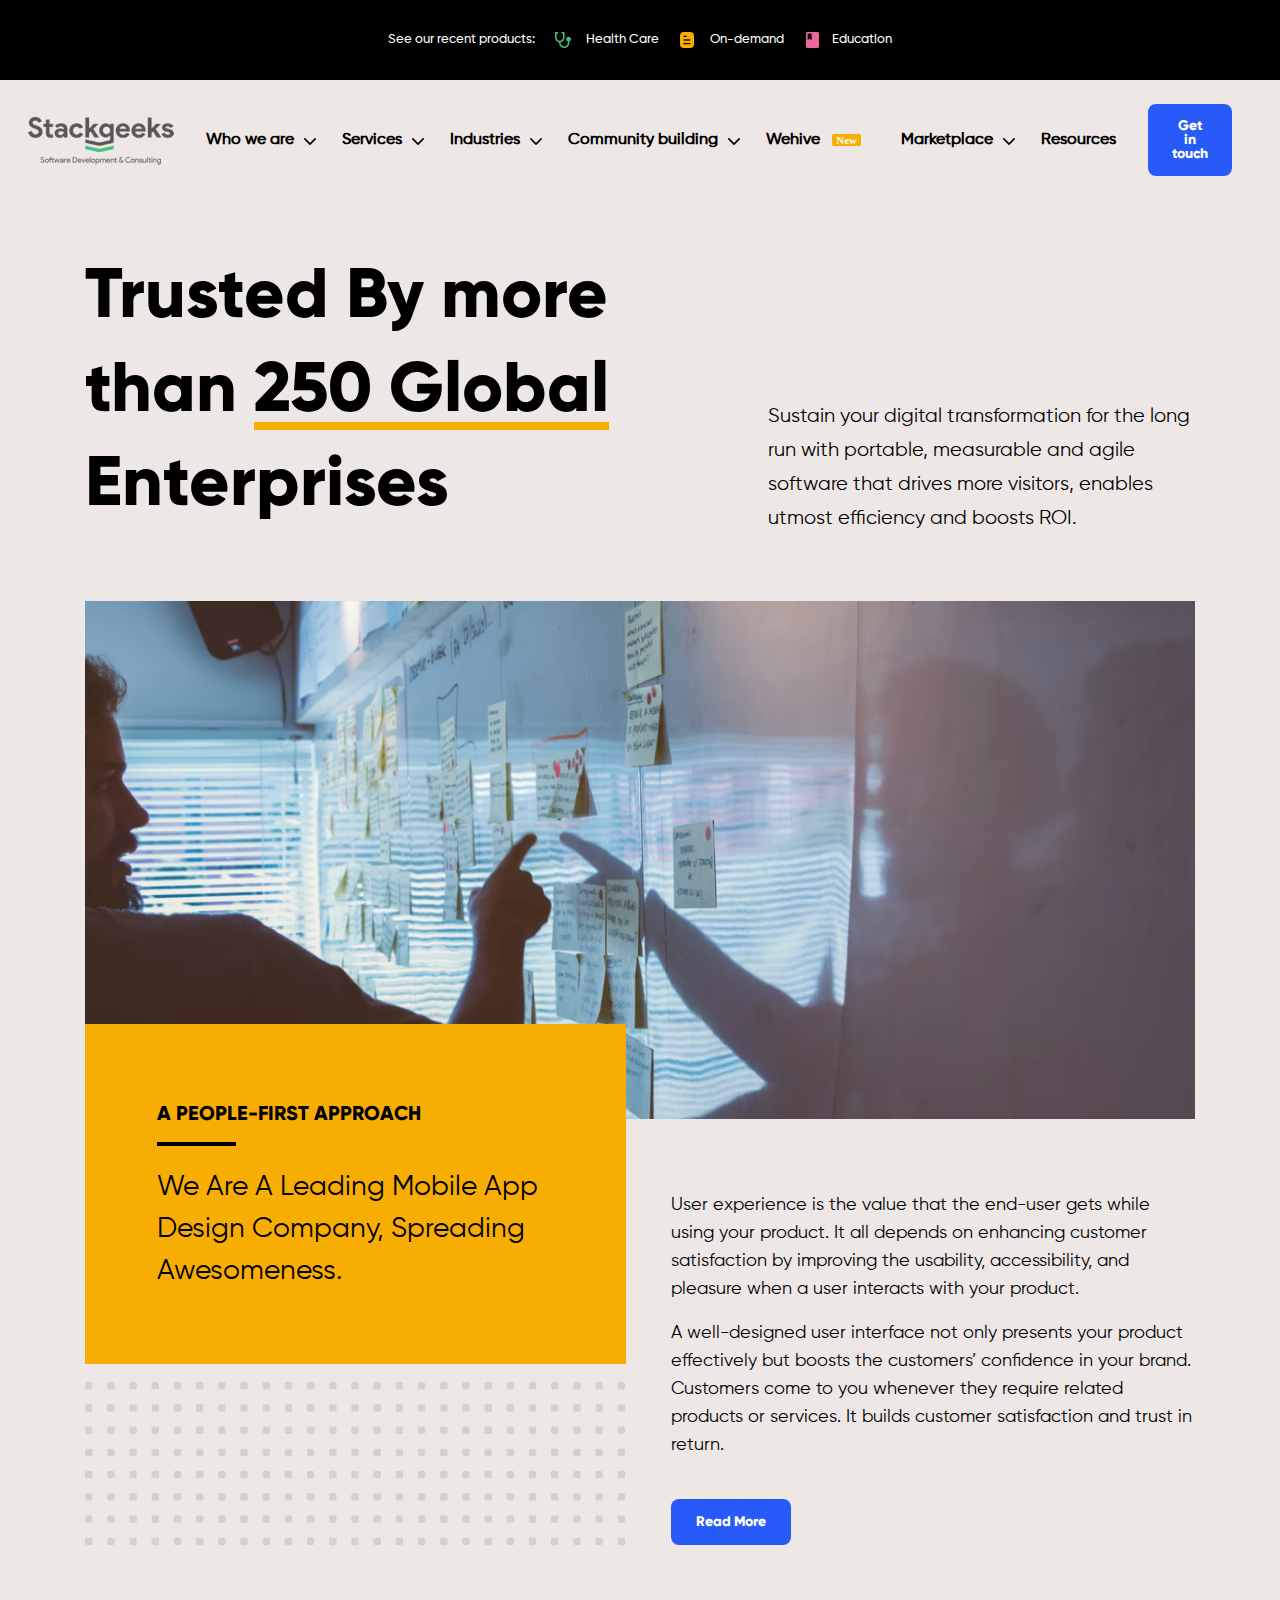
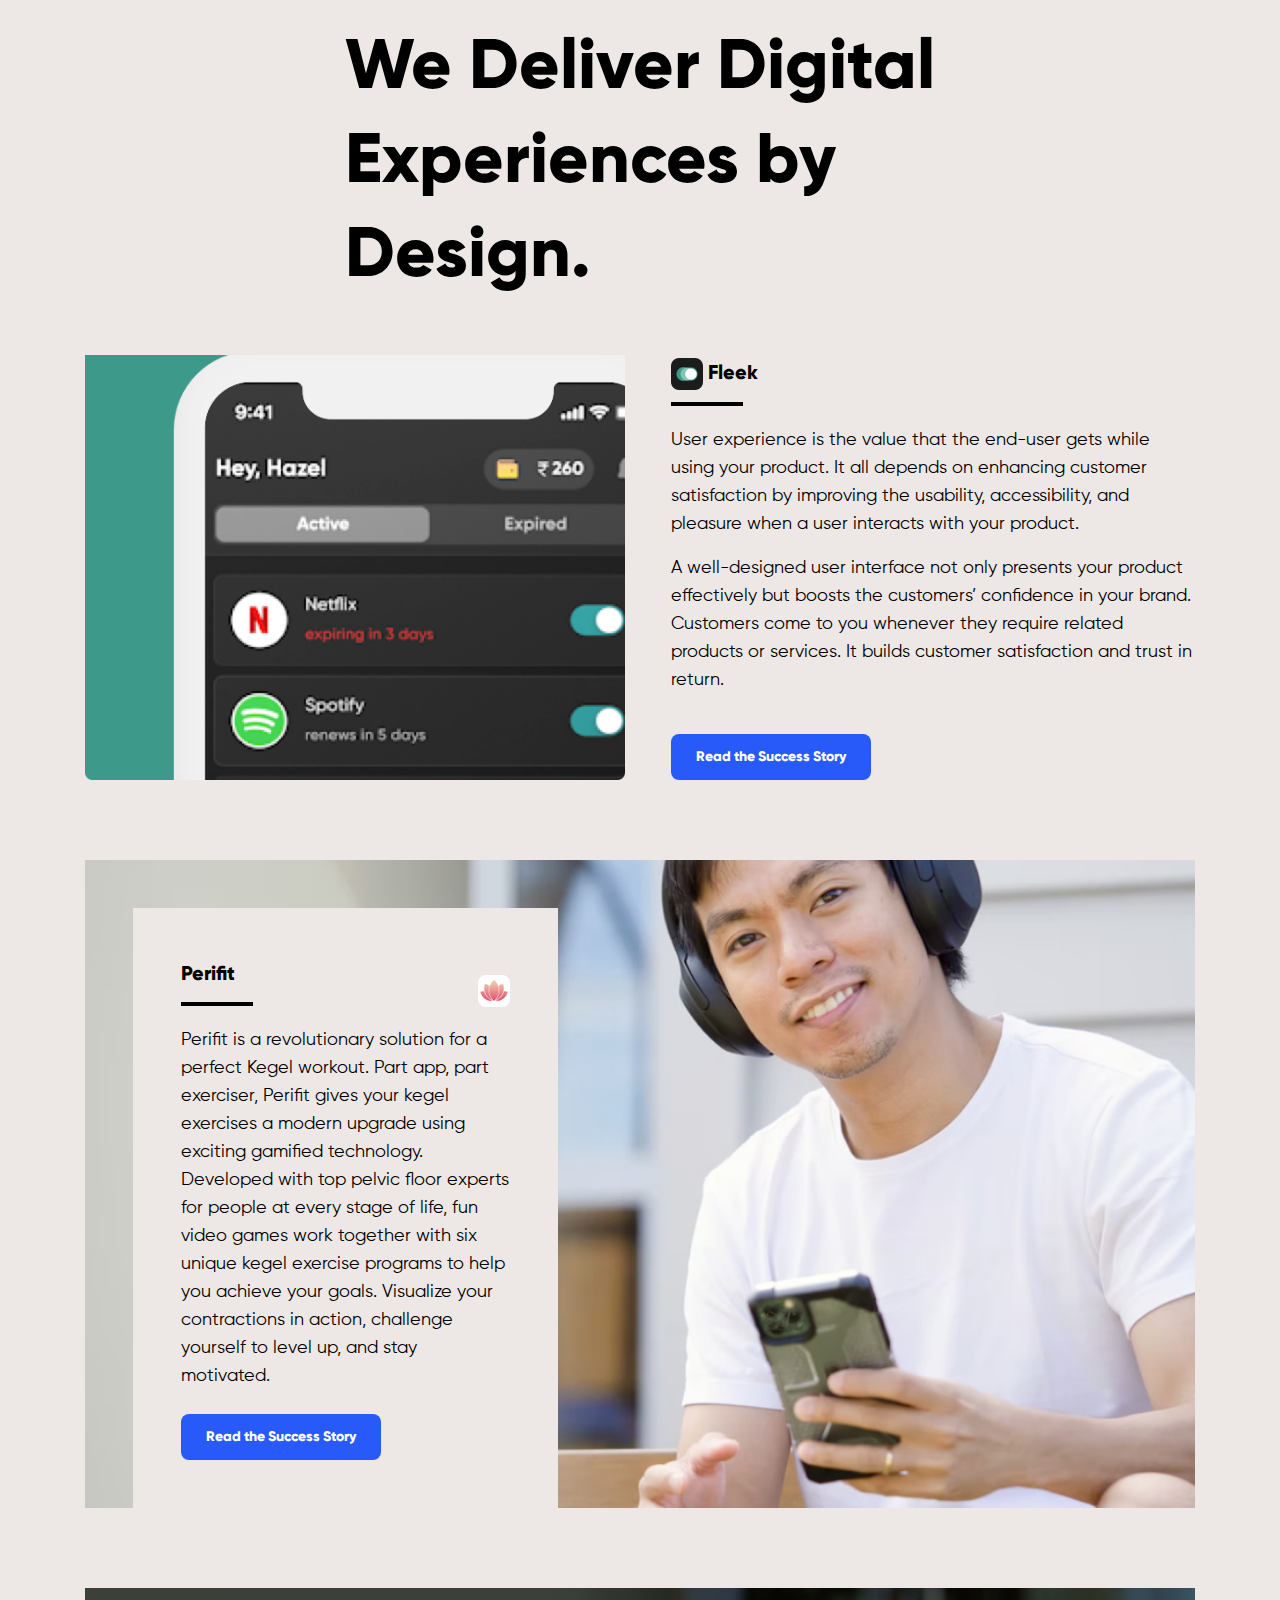
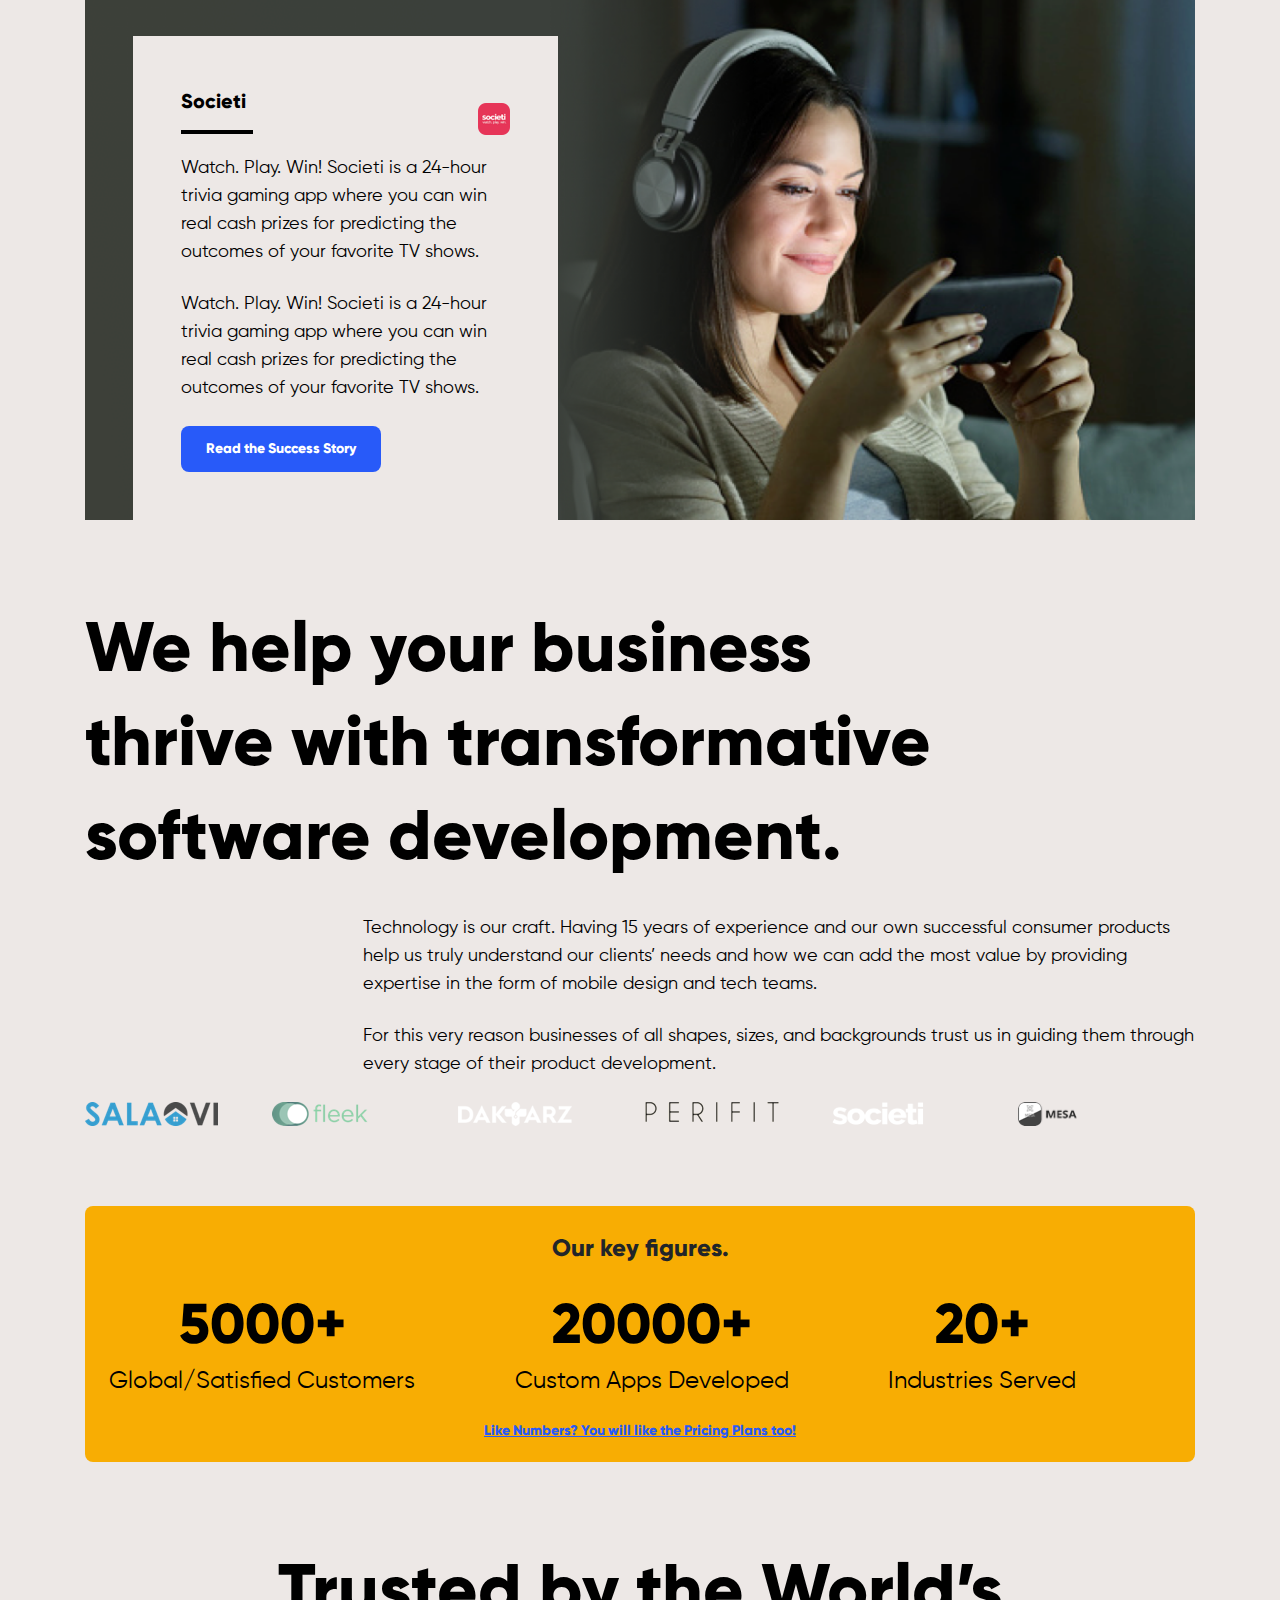
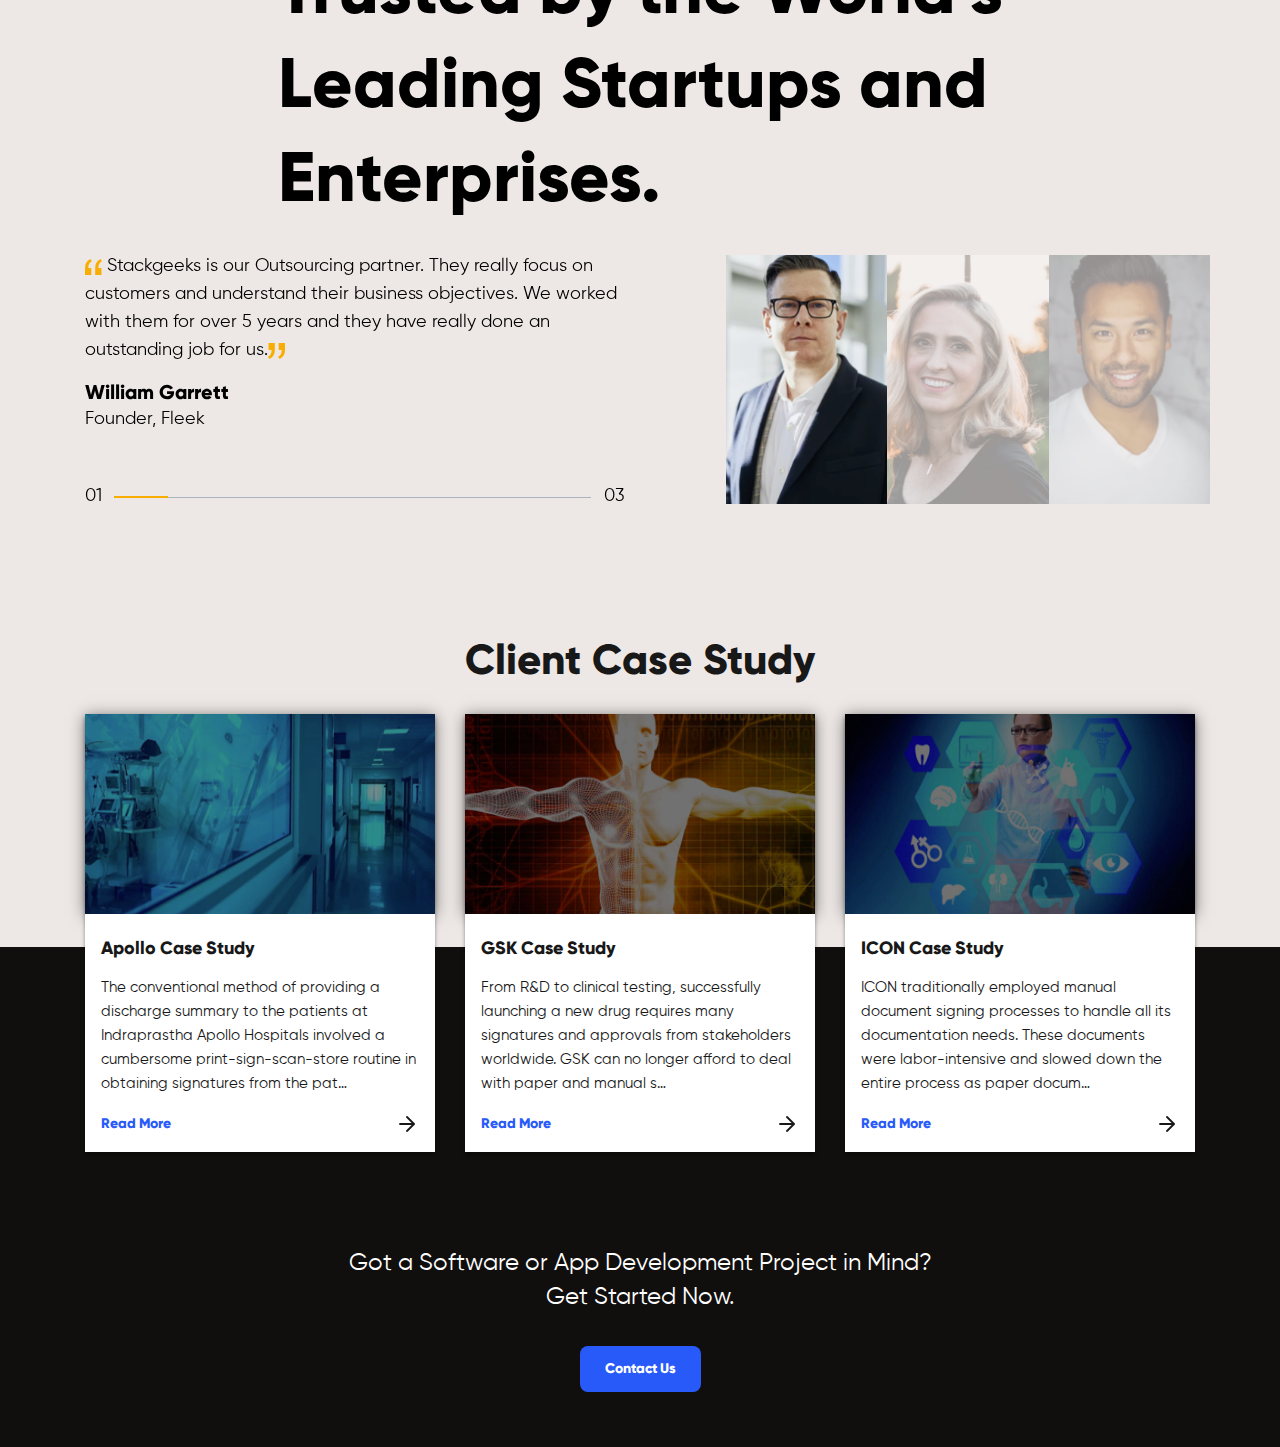
==== index.html @ c4514ab9 "my first commienn" ====
<!DOCTYPE html>
<html lang="en">

<head>
  <meta charset="UTF-8">
  <meta name="viewport" content="width=device-width, initial-scale=1.0">
  <title>index.html</title>
  <!-- boost-link -->
  <link rel="stylesheet" href="assets/css/bootstrap.min.css">
  <!-- reboot.css -->
  <link rel="stylesheet" href="assets/css/reboot.css">
  <!-- style.css -->
  <link rel="stylesheet" href="assets/css/style.css">
  <!-- owl-carousel.css -->
  <link rel="stylesheet" href="assets/css/owl.carousel.min.css">
  <link rel="stylesheet" href="assets/css/owl.theme.default.min.css">
  <!-- responsive.css -->
  <link rel="stylesheet" href="assets/css/responsive.css">
  <!-- font-icon.css -->
  <link rel="stylesheet" href="https://unpkg.com/aos@next/dist/aos.css" />
  <!-- aos-animations -->
  <link rel="stylesheet" href="https://cdnjs.cloudflare.com/ajax/libs/font-awesome/4.7.0/css/font-awesome.min.css">
  <link rel="preconnect" href="https://fonts.gstatic.com">
  <link href="https://fonts.googleapis.com/css2?family=Montserrat:ital,wght@0,500;1,300&display=swap" rel="stylesheet">
  <link rel="stylesheet" href="https://unpkg.com/aos@next/dist/aos.css" />
</head>

<body>
  <div class="top_section">
    <div class="container">
      <div class="inner-section ">
        <div class="first-tag">
          <h2>See our recent products:</h2>
        </div>
        <div class="first-tag">
          <h2> <img src="./assets/img/ic_healthcare.png" alt=""> Health Care</h2>
        </div>
        <div class="first-tag">
          <h2> <img src="./assets/img/ic_on_demand.png" alt=""> On-demand</h2>
        </div>
        <div class="first-tag">
          <h2> <img src="./assets/img/ic_education.png" alt="">Education</h2>
        </div>
      </div>
    </div>
  </div>
  <header>
    <nav class="nav">
      <ul class="nav-list">
        <li class="nav-logo">
          <div class="logo">
            <img src="./assets/img/header_logo.png" alt="">
          </div>
          <button class="btn" id="nav-toggle">
            <i class="fa fa-bars"></i></button>
        </li>
        <li class="nav-link"><a href="#">Who we are <img src="./assets/img/ic_dropdown.png" alt=""></a>
          <ul class="nav-drop">
            <li><a href="#">Our Team</a></li>
            <li><a href="#">Our Process</a></li>
            <li><a href="#">History</a></li>
          </ul>
        </li>
        <li class="nav-link"><a href="#">Services <img src="./assets/img/ic_dropdown.png" alt=""></a>
          <ul class="nav-drop">
            <li>Portfolio</li>
            <li>Showcase</li>
          </ul>
        </li>
        <li class="nav-link"><a href="#">Industries <img src="./assets/img/ic_dropdown.png" alt=""></a>
          <!-- <ul class="nav-drop">
            <li>Portfolio</li>
            <li>Showcase</li>
          </ul> -->
        </li>
        <li class="nav-link"><a href="#">Community building <img src="./assets/img/ic_dropdown.png" alt=""></a>
          <!-- <ul class="nav-drop">
            <li>Portfolio</li>
            <li>Showcase</li>
          </ul> -->
        </li>
        <li class="nav-link"><a href="#">Wehive <span class="new">New</a></span>
        </li>
        <li class="nav-link"><a href="#">Marketplace <img src="./assets/img/ic_dropdown.png" alt=""></a>
          <!-- <ul class="nav-drop">
            <li>Portfolio</li>
            <li>Showcase</li>
          </ul> -->
        </li>
        <li class="nav-link"><a href="#">Resources</a></li>
        <li class="nav-item"><a href="#"><button class="btn main-btn">Get in touch</button></a></li>

      </ul>
    </nav>
  </header>

  <!-- header-end -->
  <section class="first-section">
    <div class="container">
      <div class="row">
        <div class="col-sm-6">
          <h2 class="main-title">
            Trusted By more than <span class="underline"> 250 Global</span> Enterprises
          </h2>
        </div>
        <div class="col-sm-6">
          <div class="left-parnt">
            <p class="main-para">
              Sustain your digital transformation for the long run with portable, measurable and agile software that
              drives more visitors, enables utmost efficiency and boosts ROI.
            </p>
          </div>
        </div>
      </div>
    </div>
  </section>

  <!-- first section-end -->

  <section class="secend-section">
    <div class="container">
      <div class="secton-parant">
        <img src="./assets/img/banner_image.png" alt="">
        <div class="row">
          <div class="col-sm-6 ">
            <div class="background">
              <div class="first-card">
                <p class="main-para next-para"> A PEOPLE-FIRST APPROACH</p>
                <p class="main-para font-para"> We Are A Leading Mobile App Design Company, Spreading Awesomeness.</p>
              </div>
            </div>

          </div>
          <div class="col-sm-6">
            <div class="pl-3">
              <p class="main-para" style="font-size: 18px; line-height: 28px;">
                User experience is the value that the end-user gets while using your product. It all depends on
                enhancing customer satisfaction by improving the usability, accessibility, and pleasure when a user
                interacts with your product.
              </p>
              <p class="main-para py-3" style="font-size: 18px; line-height: 28px;">
                A well-designed user interface not only presents your product effectively but boosts the customers’
                confidence in your brand. Customers come to you whenever they require related products or services. It
                builds customer satisfaction and trust in return.
              </p>
              <button class="btn main-btn mt-4">Read More</button>
            </div>
          </div>
        </div>
      </div>
    </div>
  </section>

  <!-- section-2 end -->
  <section class="thared-section ">
    <div class="container">
      <div class="text-center">
        <div class="ksvj">
          <h2 class="main-title">
            We Deliver Digital <br class="d-md-block d-none" /> Experiences by <br class="d-md-block d-none" /> Design.
          </h2>
        </div>
      </div>
      <div class="row mt-5">
        <div class="col-sm-6 ">
          <div class="background fleek">
          </div>
        </div>
        <div class="col-sm-6">
          <div class="pl-3">
            <p class="main-para next-para xcfd"> <img src="./assets/img/fleek_logo.png" alt=""> Fleek</p>
            <p class="main-para" style="font-size: 18px; line-height: 28px;">
              User experience is the value that the end-user gets while using your product. It all depends on enhancing
              customer satisfaction by improving the usability, accessibility, and pleasure when a user interacts with
              your product.
            </p>
            <p class="main-para py-3" style="font-size: 18px; line-height: 28px;">
              A well-designed user interface not only presents your product effectively but boosts the customers’
              confidence in your brand. Customers come to you whenever they require related products or services. It
              builds customer satisfaction and trust in return.
            </p>
            <button class="btn main-btn mt-4">Read the Success Story</button>
          </div>
        </div>
      </div>
    </div>
  </section>

  <!-- section-3 end  -->
  <section class="thared-section">
    <div class="container">
      <div class="background profit">
        <div class="row">
          <div class="col-sm-5">
            <div class="pink-box">
              <div class="justify-content">
                <p class="main-para next-para xcfd"> Perifit</p>
                <img src="./assets/img/ic_perifit.png" alt="">
              </div>
              <p class="main-para " style="font-size: 18px; line-height: 28px;">Perifit is a revolutionary solution for
                a perfect Kegel workout. Part app, part exerciser, Perifit gives your kegel exercises a modern upgrade
                using exciting gamified technology. Developed with top pelvic floor experts for people at every stage of
                life, fun video games work together with six unique kegel exercise programs to help you achieve your
                goals. Visualize your contractions in action, challenge yourself to level up, and stay motivated.</p>
              <button class="btn main-btn mt-4">Read the Success Story</button>
            </div>
          </div>
        </div>
      </div>
    </div>
  </section>

  <!-- fourth end  -->
  <section class="thared-section">
    <div class="container">
      <div class="background Societi">
        <div class="row">
          <div class="col-sm-5">
            <div class="pink-box">
              <div class="justify-content">
                <p class="main-para next-para xcfd"> Societi</p>
                <img src="./assets/img/societi_logo.png" alt="">
              </div>
              <p class="main-para " style="font-size: 18px; line-height: 28px;">
                Watch. Play. Win! Societi is a 24-hour trivia gaming app where you can win real cash prizes for
                predicting the outcomes of your favorite TV shows.
              </p>
              <p class="main-para mt-4" style="font-size: 18px; line-height: 28px;">
                Watch. Play. Win! Societi is a 24-hour trivia gaming app where you can win real cash prizes for
                predicting the outcomes of your favorite TV shows.
              </p>
              <button class="btn main-btn mt-4">Read the Success Story</button>
            </div>
          </div>
        </div>
      </div>
    </div>
  </section>

  <!-- fifth section -->
  <section class="thared-section">
    <div class="container">
      <div class="bottom-parant mb-4">
        <div class="row">
          <div class="col-sm-10">
            <h2 class="main-title">
              We help your business thrive with transformative software development.
            </h2>
          </div>
        </div>
        <div class="botot-dnf mt-4">
          <div class="w-75">
            <p class="main-para " style="font-size: 18px; line-height: 28px;">
              Technology is our craft. Having 15 years of experience and our own successful consumer products help us
              truly understand our clients’ needs and how we can add the most value by providing expertise in the form
              of mobile design and tech teams.
            </p>
            <p class="main-para mt-4" style="font-size: 18px; line-height: 28px;">
              For this very reason businesses of all shapes, sizes, and backgrounds trust us in guiding them through
              every stage of their product development.
            </p>
          </div>
        </div>
      </div>
      <div class="owl-carousel owl-theme">
        <div class="item"><img src="./assets/img/logo_1.png" class="img-fluid" alt=""></div>
        <div class="item"> <img src="./assets/img/logo_2.png" class="img-fluid" alt=""></div>
        <div class="item"><img src="./assets/img/logo_3.png" class="img-fluid" alt=""></div>
        <div class="item"><img src="./assets/img/logo_4.png" class="img-fluid" alt=""></div>
        <div class="item"> <img src="./assets/img/logo_5.png" class="img-fluid" alt=""></div>
        <div class="item"><img src="./assets/img/logo_6.png" class="img-fluid" alt=""></div>
        <div class="item"> <img src="./assets/img/logo_7.png" class="img-fluid" alt=""></div>
      </div>
    </div>
  </section>

  <!-- fifth section end -->
  <section class="thared-section">
    <div class="container">
      <div class="main-sjdfh">
        <div class="text-center">
          <p class="sdlfjk">Our key figures.</p>
        </div>
        <div class="main-fifit">
          <div class="sklfdjkh">
            <h2>5000+</h2>
            <p>Global/Satisfied Customers</p>
          </div>
          <div class="sklfdjkh">
            <h2>20000+</h2>
            <p>Custom Apps Developed</p>
          </div>
          <div class="sklfdjkh">
            <h2>20+</h2>
            <p>Industries Served</p>
          </div>
        </div>
        <div class="sdkfljk">
          <p>Like Numbers? You will like the Pricing Plans too!</p>
        </div>
      </div>
    </div>
  </section>

  <!-- sisth section end  -->

  <section>
    <div class="container">
      <div class="ksvj">
        <h2 class="main-title">
          Trusted by the World’s <br class="d-md-block d-none" /> Leading Startups and <br class="d-md-block d-none" />
          Enterprises.
        </h2>
      </div>
    </div>
  </section>


  <!-- fifit sectio -end -->
  <section class="tester_new text-center">
    <div class="container">
      <div id="carouselExampleIndicators" class="carousel slide" data-ride="carousel">
        <div class="row lsfjdk">
          <div class="col-sm-6">
            <div class="carousel-inner" role="listbox">
              <div class="carousel-item active">
                <div class="row">
                  <div class="col-sm-12">
                    <div class="postion">
                      <p> <img src="./assets/img/ic_quote_1.png" alt=""> Stackgeeks is our Outsourcing partner.
                        They really focus on customers and understand their business objectives.
                        We worked with them for over 5 years and they have really done an outstanding job for us.<img
                          src="./assets/img/ic_quote_2.png" /> </p>
                      <h5>William Garrett</h5>
                      <p>Founder, Fleek</p>
                      <div class="bottom-text">
                        <p>01</p>
                        <p>03</p>
                      </div>
                    </div>
                  </div>
                </div>
              </div>
              <div class="carousel-item ">
                <div class="row">
                  <div class="col-sm-12">
                    <div class="postion">
                      <p> <img src="./assets/img/ic_quote_1.png" alt=""> Stackgeeks is our Outsourcing partner.
                        They really focus on customers and understand their business objectives.
                        We worked with them for over 5 years and they have really done an outstanding job for us.<img
                          src="./assets/img/ic_quote_2.png" /> </p>
                      <h5>William Garrett</h5>
                      <p>Founder, Fleek</p>
                      <div class="bottom-text ds">
                        <p>01</p>
                        <p>03</p>
                      </div>
                    </div>
                  </div>
                </div>
              </div>
              <div class="carousel-item ">
                <div class="row">
                  <div class="col-sm-12">
                    <div class="postion">
                      <p> <img src="./assets/img/ic_quote_1.png" alt=""> Stackgeeks is our Outsourcing partner.
                        They really focus on customers and understand their business objectives.
                        We worked with them for over 5 years and they have really done an outstanding job for us.<img
                          src="./assets/img/ic_quote_2.png" /> </p>
                      <h5>William Garrett</h5>
                      <p>Founder, Fleek</p>
                      <div class="bottom-text ad">
                        <p>01</p>
                        <p>03</p>
                      </div>
                    </div>
                  </div>
                </div>
              </div>
            </div>
          </div>
          <div class="col-sm-6">
            <ol class="carousel-indicators">
              <li data-target="#carouselExampleIndicators" data-slide-to="0" class="active"></li>
              <li data-target="#carouselExampleIndicators" data-slide-to="1"></li>
              <li data-target="#carouselExampleIndicators" data-slide-to="2"></li>
            </ol>
          </div>

        </div>
      </div>
    </div>
  </section>

  <!-- last-section -->
  <section class="last-section">
    <div class="container">
      <div class="text-center">
        <h2 class="bottom-title">Client Case Study</h2>
      </div>
      <!-- Topic Cards -->
      <div id="cards_landscape_wrap-2">
        <div class="row">
          <div class="col-xs-12 col-sm-6 col-md-4">
            <div class="card-flyer">
              <div class="text-box">
                <div class="image-box">
                  <img src="./assets/img/casestudy_1.png" alt="" />
                </div>
                <div class="text-container">
                  <h6>Apollo Case Study</h6>
                  <p>The conventional method of providing a discharge summary to the patients at Indraprastha Apollo
                    Hospitals involved a cumbersome print-sign-scan-store routine in obtaining signatures from the pat…
                  </p>
                  <div class="justify-content">
                    <a href="#" class="readmore">Read More</a>
                    <img src="./assets/img/ic_arrow.png" alt="">
                  </div>
                </div>

              </div>
            </div>
          </div>
          <div class="col-xs-12 col-sm-6 col-md-4">
            <div class="card-flyer">
              <div class="text-box">
                <div class="image-box">
                  <img src="./assets/img/casestudy_2.png" alt="" />
                </div>
                <div class="text-container">
                  <h6>GSK Case Study</h6>
                  <p>
                    From R&D to clinical testing, successfully launching a new drug requires many signatures and
                    approvals from stakeholders worldwide. GSK can no longer afford to deal with paper and manual s…
                  </p>
                  <div class="justify-content">
                    <a href="#" class="readmore">Read More</a>
                    <img src="./assets/img/ic_arrow.png" alt="">
                  </div>
                </div>

              </div>
            </div>
          </div>
          <div class="col-xs-12 col-sm-6 col-md-4">
            <div class="card-flyer">
              <div class="text-box">
                <div class="image-box">
                  <img src="./assets/img/casestudy_3.png" alt="" />
                </div>
                <div class="text-container">
                  <h6>ICON Case Study</h6>
                  <p>
                    ICON traditionally employed manual document signing processes to handle all its documentation needs.
                    These documents were labor-intensive and slowed down the entire process as paper docum…
                  </p>
                  <div class="justify-content">
                    <a href="#" class="readmore">Read More</a>
                    <img src="./assets/img/ic_arrow.png" alt="">
                  </div>
                </div>

              </div>
            </div>
          </div>
        </div>
      </div>
    </div>
  </section>

  <!-- section -->
  <section class="lastdlsj">
    <div class="container">
         <div class="text-center dfd">
              <h2>Got a Software or App Development Project in Mind?<br class="d-sm-block d-none">
                Get Started Now.</h2>
                <a href="#"><button class="btn main-btn">Contact Us</button></a>
         </div>
    </div>
  </section>


  <script src="assets/js/jquery.js"></script>
  <script src="assets/js/bootstrap.bundle.min.js"></script>
  <script src="assets/js/style.js"></script>
  <script src="assets/js/owl.carousel.min.js"></script>
  <script src="https://unpkg.com/aos@next/dist/aos.js"></script>
</body>

<script>
  $('.owl-carousel').owlCarousel({
    loop: true,
    margin: 10,
    nav: false,
    autoplay: true,
    autoplayTimeout: 1000,
    responsive: {
      0: {
        items: 1
      },
      600: {
        items: 4
      },
      1000: {
        items: 6
      }
    }
  })
</script>

</html>
---- assets/css/reboot.css ----
*,
*::before,
*::after {
  box-sizing: border-box;
}

html {
  font-family: sans-serif;
  line-height: 1.15;
  -webkit-text-size-adjust: 100%;
  -webkit-tap-highlight-color: rgba(0, 0, 0, 0);
}

article, aside, figcaption, figure, footer, header, hgroup, main, nav, section {
  display: block;
}

body {
  margin: 0;
  font-family: -apple-system, BlinkMacSystemFont, "Segoe UI", Roboto, "Helvetica Neue", Arial, sans-serif, "Apple Color Emoji", "Segoe UI Emoji", "Segoe UI Symbol", "Noto Color Emoji";
  font-size: 1rem;
  font-weight: 400;
  line-height: 1.5;
  color: #212529;
  text-align: left;
  background-color: #fff;
}

[tabindex="-1"]:focus {
  outline: 0 !important;
}

hr {
  box-sizing: content-box;
  height: 0;
  overflow: visible;
}

h1, h2, h3, h4, h5, h6 {
  margin-top: 0;
  margin-bottom: 0.5rem;
}

p {
  margin-top: 0;
}

abbr[title],
abbr[data-original-title] {
  text-decoration: underline;
  text-decoration: underline dotted;
  cursor: help;
  border-bottom: 0;
  text-decoration-skip-ink: none;
}

address {
  margin-bottom: 1rem;
  font-style: normal;
  line-height: inherit;
}

ol,
ul,
dl {
  margin-top: 0;
  margin-bottom: 1rem;
}

ol ol,
ul ul,
ol ul,
ul ol {
  margin-bottom: 0;
}

dt {
  font-weight: 700;
}

dd {
  margin-bottom: 0.5rem;
  margin-left: 0;
}

blockquote {
  margin: 0 0 1rem;
}

b,
strong {
  font-weight: bolder;
}

small {
  font-size: 80%;
}

sub,
sup {
  position: relative;
  font-size: 75%;
  line-height: 0;
  vertical-align: baseline;
}

sub {
  bottom: -0.25em;
}

sup {
  top: -0.5em;
}

a {
  color: #007bff;
  text-decoration: none;
  background-color: transparent;
}
a:not([href]):not([tabindex]) {
  color: inherit;
  text-decoration: none;
}
a:not([href]):not([tabindex]):hover, a:not([href]):not([tabindex]):focus {
  color: inherit;
  text-decoration: none;
}
a:not([href]):not([tabindex]):focus {
  outline: 0;
}

pre,
code,
kbd,
samp {
  font-family: SFMono-Regular, Menlo, Monaco, Consolas, "Liberation Mono", "Courier New", monospace;
  font-size: 1em;
}

pre {
  margin-top: 0;
  margin-bottom: 1rem;
  overflow: auto;
}

figure {
  margin: 0 0 1rem;
}

img {
  vertical-align: middle;
  border-style: none;
}

svg {
  overflow: hidden;
  vertical-align: middle;
}

table {
  border-collapse: collapse;
}

caption {
  padding-top: 0.75rem;
  padding-bottom: 0.75rem;
  color: #6c757d;
  text-align: left;
  caption-side: bottom;
}

th {
  text-align: inherit;
}

label {
  display: inline-block;
  margin-bottom: 0.5rem;
}

button {
  border-radius: 0;
}

button:focus {
  outline: 1px dotted;
  outline: 5px auto -webkit-focus-ring-color;
}

input,
button,
select,
optgroup,
textarea {
  margin: 0;
  font-family: inherit;
  font-size: inherit;
  line-height: inherit;
}

button,
input {
  overflow: visible;
}

button,
select {
  text-transform: none;
}

select {
  word-wrap: normal;
}

button,
[type=button],
[type=reset],
[type=submit] {
  -webkit-appearance: button;
}

button::-moz-focus-inner,
[type=button]::-moz-focus-inner,
[type=reset]::-moz-focus-inner,
[type=submit]::-moz-focus-inner {
  padding: 0;
  border-style: none;
}

input[type=radio],
input[type=checkbox] {
  box-sizing: border-box;
  padding: 0;
}

input[type=date],
input[type=time],
input[type=datetime-local],
input[type=month] {
  -webkit-appearance: listbox;
}

textarea {
  overflow: auto;
  resize: vertical;
}

fieldset {
  min-width: 0;
  padding: 0;
  margin: 0;
  border: 0;
}

legend {
  display: block;
  width: 100%;
  max-width: 100%;
  padding: 0;
  margin-bottom: 0.5rem;
  font-size: 1.5rem;
  line-height: inherit;
  color: inherit;
  white-space: normal;
}

progress {
  vertical-align: baseline;
}

[type=number]::-webkit-inner-spin-button,
[type=number]::-webkit-outer-spin-button {
  height: auto;
}

[type=search] {
  outline-offset: -2px;
  -webkit-appearance: none;
}

[type=search]::-webkit-search-decoration {
  -webkit-appearance: none;
}

::-webkit-file-upload-button {
  font: inherit;
  -webkit-appearance: button;
}

output {
  display: inline-block;
}

summary {
  display: list-item;
  cursor: pointer;
}

template {
  display: none;
}

[hidden] {
  display: none !important;
}

/*# sourceMappingURL=reboot.css.map */
---- assets/css/style.css ----
@font-face {
  font-family: Gilroy-Bold;
  src: url('../fonts/Gilroy-ExtraBold.otf');
}

@font-face {
  font-family: Gilroy-Light;
  src: url('../fonts/Gilroy-Light.otf');
}


@font-face {
  font-family: Gilroy-Medium;
  src: url('../fonts/medium.ttf');
}

@font-face {
  font-family: Gilroy-Regular;
  src: url('../fonts/regular.ttf');
}

  .section{
    padding: 50px 0;
  }
 ul {
  list-style: none; }

  a{
    color: #000000;
    text-decoration: none;
   }
   a:hover{
    color: #000000;
    text-decoration: none;
   }
body {
  font-family: 'Gilroy-Medium'; 
  background-color: #EDE8E6;
}

  .inner-section {
    display: flex;
    justify-content: center;
    align-items: center;
    gap: 16px;
}

.top_section {
  /* height: 56px; */
  padding: 28px 0;
  background: #000;
}

.first-tag h2 {
  font-family: Gilroy-Medium;
  font-size: 13px;
  letter-spacing: 0;
  line-height: 16px;
  margin-bottom: 0;
  color: #FFFFFF;
}
.first-tag h2 img {
  margin-right: 8px;
}

nav .nav-list {
  display: flex;
  padding-left: 0;
  width: 100%;
  justify-content: flex-end;
  align-items: center;
  margin-bottom: 0;
  gap: 16px;
}
nav .nav-list .nav-logo {
  display: flex;
  justify-content: space-between;
  align-items: center;
  margin-right: auto;
}
nav .nav-list .nav-logo .logo {
  font-size: 2.5rem;
  cursor: pointer;
  transition: color 0.2s;
}
nav .nav-list .nav-logo .logo:hover, nav .nav-list .nav-logo .logo:focus {
  color: hotpink;
  text-shadow: 0 0 3rem hotpink;
}
nav .nav-list .nav-logo #nav-toggle {
  display: none;
}
nav .nav-list .nav-link {
  flex-shrink: 0;
    flex-grow: 0;
    font-weight: bold;
    padding: 16px;
    position: relative;
    cursor: pointer;
}
nav .nav-list .nav-link img {
  position: absolute;
  right: -8px;
  top: 37%;
  transition: transform 0.3s;
}
nav .nav-list .nav-link:hover::after {
  width: 60%;
}
nav .nav-list .nav-link:hover ul {
  opacity: 1;
  visibility: visible;
}
nav .nav-list .nav-link:hover img {
  transform: rotate(180deg);
}
nav .nav-list .nav-link .nav-drop {
  position: absolute;
  z-index: 111;
  top: 4rem;
  box-shadow: 0 4px 16px #e1e5ee;
  background-color: white;
  border-radius: 4px;
  border: 1px solid #e1e5ee;
  width: 12rem;
  padding: 0.5rem;
  margin-left: -1rem;
  display: flex;
  flex-direction: column;
  gap: 0.5rem;
  opacity: 0;
  visibility: hidden;
  transition: 300ms ease-out;
}
nav .nav-list .nav-link .nav-drop li {
  padding: 0.5rem 1rem;
  border-radius: 4px;
  cursor: pointer;
  transition: background 0.1s;
}
nav .nav-list .nav-link .nav-drop li:hover, nav .nav-list .nav-link .nav-drop li:focus {
  background: rgb(248 173 3);
}

nav .btn {
  border: none;
  outline: transparent;
  padding: 0.5rem 1rem;
  border-radius: 0.5rem;
  background: #ffe9f4;
  color: #e90074;
  font-family: inherit;
  font-size: inherit;
  font-weight: bold;
  cursor: pointer;
  transition: 0.1s;
}
nav .btn .outline {
  background: inherit;
  border: 2px solid #ffe9f4;
}

nav .btn:focus {
  text-shadow: 0 0 18px hotpink;
  outline: 4px solid #ffcfe7;
}
nav .btn:active {
  transform: scale(0.98);
}

.nav {
  padding: 24px 48px;
}

span.new {
  position: relative;
  height: 16px;
  width: 30px;
  color: #FFFFFF;
  font-family: "Open Sans";
  border-radius: 2px;
  background-color: #F8AD03;
  font-size: 11px;
  font-weight: bold;
  letter-spacing: 0;
  line-height: 15px;
  text-align: center;
  padding:0 4px;
  left: 8px;
}

button.btn.main-btn {
  color: #FFFFFF;
  font-family: Gilroy-Bold;
  font-size: 14px;
  letter-spacing: 0;
  font-weight: 200 !important;
  line-height: 14px;
  text-align: center;
  /* background: blue; */
  border-radius: 8px;
  background-color: #285AF9;
  padding: 15px 24px;
}

/* first section */
h2.main-title {
  color: #000000;
  font-family: Gilroy-Bold;
  font-size: 70px;
  letter-spacing: 0;
  line-height: 94px;
}

.underline {
  position: relative;
}

.underline::after {
  content: '';
  position: absolute;
  background: #f8ad03;
  width: 100%;
  height: 8px;
  left: 0;
  bottom: 0;
}
section.first-section {
  padding: 46px 0 65px;
}
.left-parnt {
  width: 100%;
  height: 100%;
  display: flex;
  padding-left: 21%;
  align-items: end;
  justify-content: right;
}

.main-para {
  margin-bottom: 0;
  color: #000000;
  font-family: Gilroy-Regular;
  font-size: 20px;
  letter-spacing: 0;
  line-height: 34px;
}

/* secend section */
.secend-section{
  padding-bottom: 72px;
}

.font-para{
  font-family: Gilroy-Regular;
  font-size: 28px;
  letter-spacing: 0;
  line-height: 42px;
}
.first-card {
  background-color: #F8AD03;
  padding: 72px;
  position: absolute;
  bottom: 51%;
  margin-right: 14px;
}
.secton-parant img {
  width: 100%;
  padding-bottom: 72px;
}
.secton-parant {
  position: relative;
}
p.main-para.next-para {
  font-family: Gilroy-Bold;
  font-size: 20px;
  letter-spacing: 0;
  padding-bottom: 16px;
  line-height: 34px;
  margin-bottom: 20px;
  position: relative;
}
p.main-para.next-para::after {
  content: '';
  position: absolute;
  background: #000;
  width: 20%;
  height: 4px;
  bottom: 0;
  left: 0;
}
.background {
  background-image: url(../img/dot_graphic.png);
  background-repeat: no-repeat;
  background-size: contain;
  background-position: bottom;
  width: 100%;
  height: 100%;
}

.ksvj{
  display: flex;
  justify-content: center;
  /* align-items: flex-end; */
  text-align: initial;
}

p.main-para.next-para.xcfd::after {
  height: 4px;
  width: 72px;
}
.background.fleek{
  background-image: url(../img/ic_fleek.png);
  background-size: cover;
}
.thared-section{
  margin-bottom: 80px;
}
.pink-box {
  background-color: #EDE8E6;
  padding: 48px;
}

.background.profit {
  background-image: url(../img/perifit_banner.png);
  background-size: cover;
  padding: 48px 0 0 48px;
}
.background.Societi
{
  background-image: url(../img/societi_banner.png);
  background-size: cover;
  padding: 48px 0 0 48px;
}
.justify-content{
  display: flex;
  justify-content: space-between;
  align-items: center;
}
.botot-dnf.mt-4 {
  display: flex;
  justify-content: end;
}
.owl-carousel .owl-item img {
  display: block;
  width: unset !important;
}
.owl-dots {
  display: none !important;
}

p.sdlfjk {
  font-family: Gilroy-Bold;
  font-size: 24px;
  letter-spacing: 0;
  margin-bottom: 24px;
  text-align: center;
}
.main-sjdfh {
  border-radius: 8px;
  background-color: #F8AD03;
  padding: 24px;
}
.sklfdjkh h2 {
  color: #000000;
  font-family: Gilroy-Bold;
  font-size: 56px;
  letter-spacing: 0;
  line-height: 69px;
  text-align: center;
  margin-bottom: 8px;
}
.sklfdjkh p {
  color: #000000;
  font-family: Gilroy-Regular;
  font-size: 24px;
  letter-spacing: 0;
  line-height: 29px;
  margin-bottom: 0;
  text-align: center;
}
.main-fifit {
  display: flex;
  justify-content: space-between;
  padding-right: 95px;
}

.sdkfljk p {
  margin-bottom: 0;
  margin-top: 28px;
  text-align: center;
  color: #285AF9;
  font-family: Gilroy-Bold;
  font-size: 14px;
  letter-spacing: 0;
  line-height: 14px;
  text-decoration: underline;
}

.tester_new {
	padding: 20px 0 100px;
}
.tester_new hr {
	width: 100px;
}
.tester_new .carousel-item p {
  color: #000000;
  font-family: Gilroy-Regular;
  font-size: 18px;
  letter-spacing: 0;
  line-height: 28px;
  text-align: left;
} 
.tester_new .carousel-item hr {
	width: 100px;
}
.tester_new .carousel-item h5 {
  color: #000000;
  font-family: Gilroy-Bold;
  font-size: 20px;
  margin-bottom: 0;
  letter-spacing: 0;
  text-align: left;
  line-height: 25px;
}
.tester_new .carousel-indicators li {
  height: 249px;
  width: 100%;
	background-image: url('../img/testimonial_img_1.png');
	background-position: center;
	background-size: cover;
	opacity: 0.4;
  cursor:pointer;
  margin: 0 ;
}
.tester_new .carousel-indicators li:nth-child(2) {
	background-image: url('../img/testimonial_img_2.png');
}
.tester_new .carousel-indicators li:nth-child(3) {
	background-image: url('../img/testimonial_img_3.png');
}
.carousel-indicators {
	bottom: 0;
}
.tester_new .carousel-indicators .active {
	opacity: 1;
}

.carousel-indicators{
  margin-right: 0% !important;
}

.lsfjdk{
  height: 278px;
}

.bottom-text {
  display: flex;
  justify-content: space-between;
  position: relative;
  margin-top : 9%;
}
.bottom-text p {
  color: #000000;
  font-family: Gilroy-Regular;
  font-size: 15px;
  letter-spacing: 0;
  margin-bottom: 0;
  line-height: 18px;
}

.bottom-text::after {
  position: absolute;
  content: '';
  background: #abb3bf;
  width: 88%;
  height: 0.8px;
  left: 31px;
  bottom: 12px;
}
.bottom-text::before {
  content: '';
  position: absolute;
  background: #f8ad03;
  width: 10%;
  height: 2px;
  left: 29px;
  z-index: 11;
  bottom: 12px;
}
.ds::before{
  width: 50%;
}
.ad::before{
  width: 88%;
} 

.bottom-title{
  color: #181819;
  font-family: Gilroy-Bold;
  font-size: 42px;
  letter-spacing: 0;
  margin-bottom: 24px;
  line-height: 60px;
}

/*----  Main Style  ----*/
#cards_landscape_wrap-2{
  text-align: center;
}
#cards_landscape_wrap-2 .container{
  padding-top: 80px; 
  padding-bottom: 100px;
}
#cards_landscape_wrap-2 a{
  text-decoration: none;
  outline: none;
}

#cards_landscape_wrap-2 .card-flyer .image-box{
  overflow: hidden;
  box-shadow: 0px 2px 15px rgba(0, 0, 0, 0.50);
}
#cards_landscape_wrap-2 .card-flyer .image-box img{
  -webkit-transition:all .9s ease; 
  -moz-transition:all .9s ease; 
  -o-transition:all .9s ease;
  -ms-transition:all .9s ease; 
  width: 100%;
  height: 200px;
}
#cards_landscape_wrap-2 .card-flyer:hover .image-box img{
  opacity: 0.7;
  -webkit-transform:scale(1.15);
  -moz-transform:scale(1.15);
  -ms-transform:scale(1.15);
  -o-transform:scale(1.15);
  transform:scale(1.15);
}
#cards_landscape_wrap-2 .card-flyer .text-box{
  text-align: center;
}
#cards_landscape_wrap-2 .card-flyer .text-box .text-container{
  padding: 16px;
  background-color: #fff;
}
#cards_landscape_wrap-2 .card-flyer{
  -webkit-transition: all 0.2s ease-in;
  -moz-transition: all 0.2s ease-in;
  -ms-transition: all 0.2s ease-in;
  -o-transition: all 0.2s ease-in;
  transition: all 0.2s ease-in;
  box-shadow: 0px 3px 4px rgba(0, 0, 0, 0.40);
}
#cards_landscape_wrap-2 .card-flyer:hover{
  background: #fff;
  box-shadow: 0px 15px 26px rgba(0, 0, 0, 0.50);
  -webkit-transition: all 0.2s ease-in;
  -moz-transition: all 0.2s ease-in;
  -ms-transition: all 0.2s ease-in;
  -o-transition: all 0.2s ease-in;
  transition: all 0.2s ease-in;
}
#cards_landscape_wrap-2 .card-flyer .text-box p{
  margin-top: 10px;
  color: #181819;
  font-family: Gilroy-Regular;
  font-size: 15px;
  letter-spacing: 0;
  text-align: left;
  line-height: 24px;
}
#cards_landscape_wrap-2 .card-flyer .text-box h6{
  margin-top: 0px;
  margin-bottom: 4px; 
  color: #181819;
  text-align: left;
  font-family: Gilroy-Bold;
  font-size: 18px;
  letter-spacing: 0;
  line-height: 36px;
}

a.readmore {
  color: #285AF9;
  font-family: Gilroy-Bold;
  font-size: 14px;
  letter-spacing: 0;
  line-height: 14px;
}

section.lastdlsj {
  background-color: #110F0E;
  padding: 70px;
  margin-top: -16%;
  height: 500px;
  position: relative;
  z-index: 11;
  display: flex;
  align-items: center;
}
section.last-section {
  position: relative;
  z-index: 1111;
}

.text-center.dfd {
  margin-top: 22%;
}
.text-center.dfd h2 {
  color: #FFFFFF;
  font-family: Gilroy-Regular;
  font-size: 24px;
  letter-spacing: 0;
  line-height: 34px;
  margin-bottom: 32px;
  text-align: center;
}
---- assets/css/responsive.css ----
@media screen and (min-width: 768px) {
    nav .nav-list .nav-item {
      display: flex !important;
    }
    nav .nav-list .nav-link {
      display: flex !important;
    }
  }
  @media screen and (max-width: 768px) {
    nav {
      padding: 1rem 0;
    }
    nav .nav-list {
      display: block;
    }
    nav .nav-list .nav-logo #nav-toggle {
      display: block;
    }
    nav .nav-list .nav-link {
      padding: 1.5rem 0;
    }
    nav .nav-list .nav-link image {
      position: absolute;
      right: 1rem;
      top: 1.8rem;
    }
    nav .nav-list .nav-link .nav-drop {
      top: 1rem;
      box-shadow: unset;
      width: unset;
      margin-left: -1rem;
      opacity: 0;
      visibility: hidden;
    }
    nav .nav-list .nav-link:after {
      top: 3em;
      left: 0.08em;
      transition: width 0.3s;
    }
    nav .nav-list .nav-link:hover::after {
      width: 4em;
    }
    nav .nav-list .nav-link:hover ul {
      position: relative;
      opacity: 1;
      visibility: visible;
    }
  }
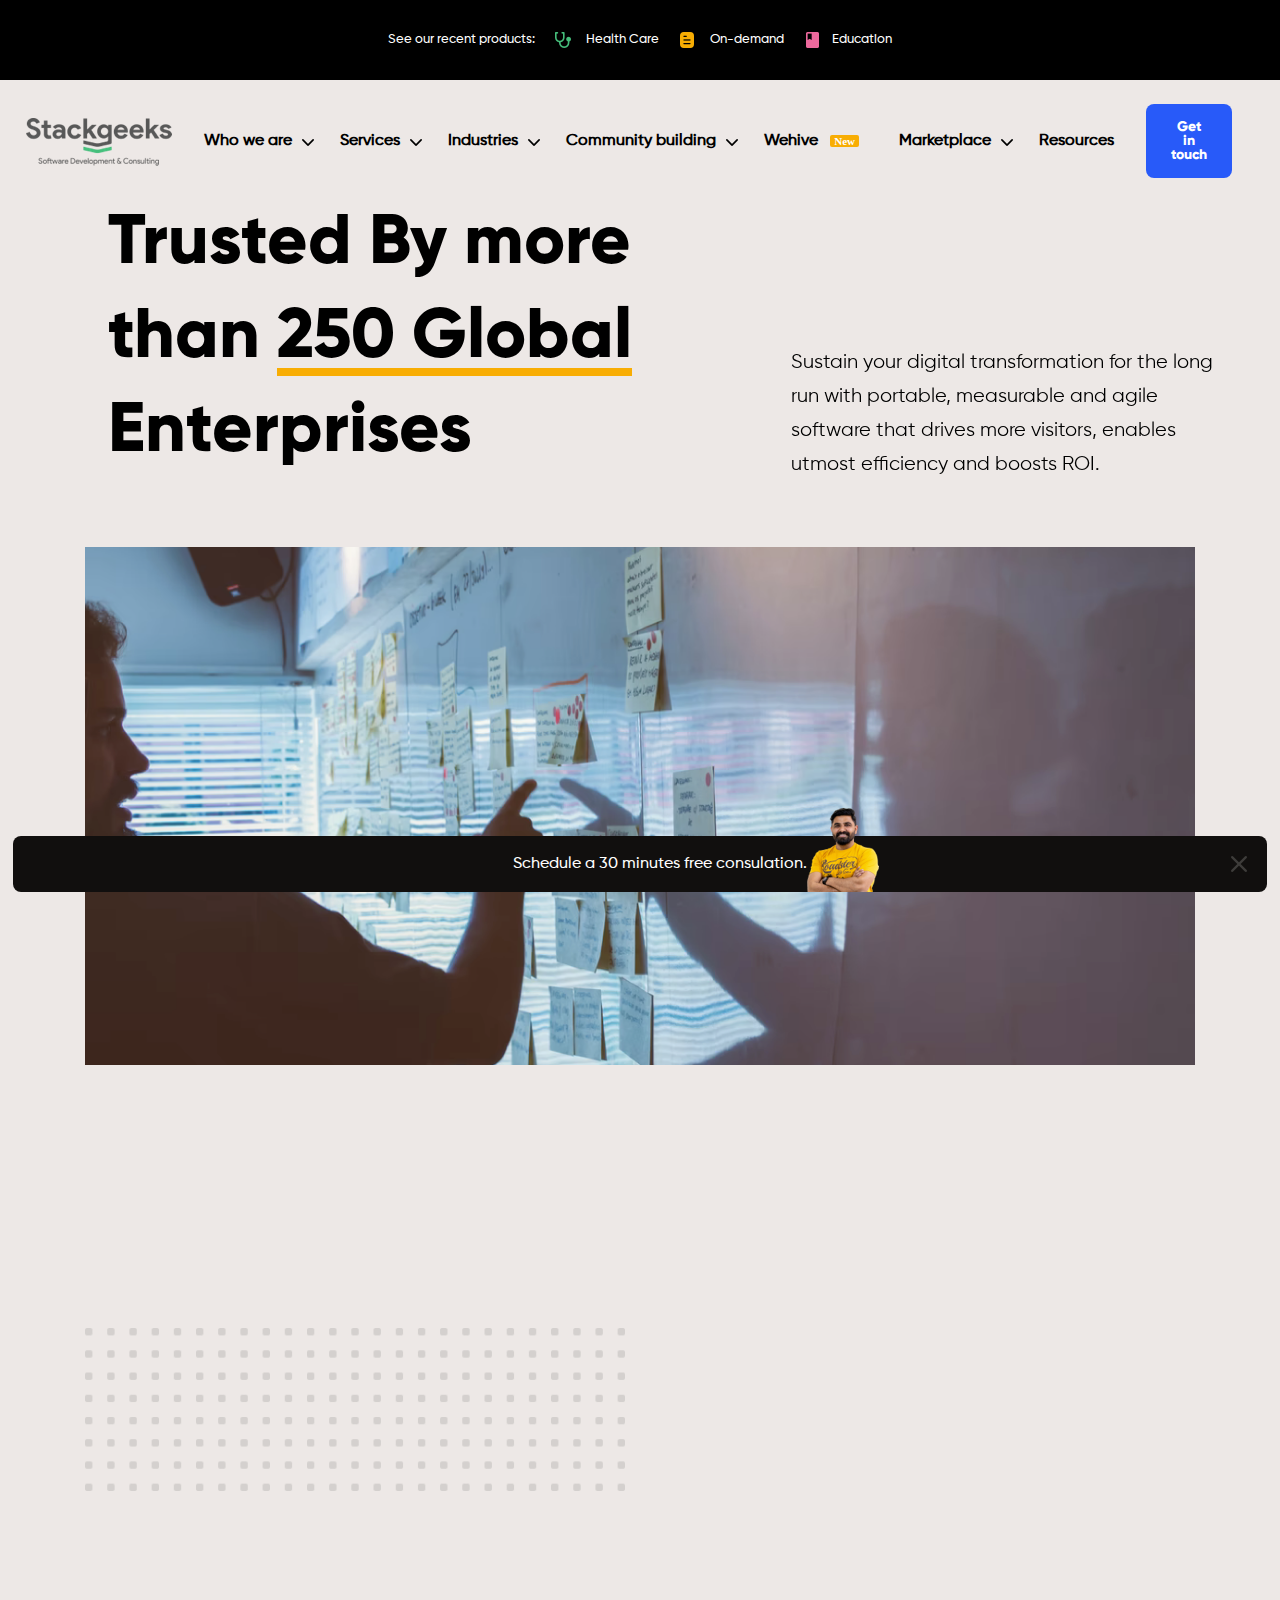
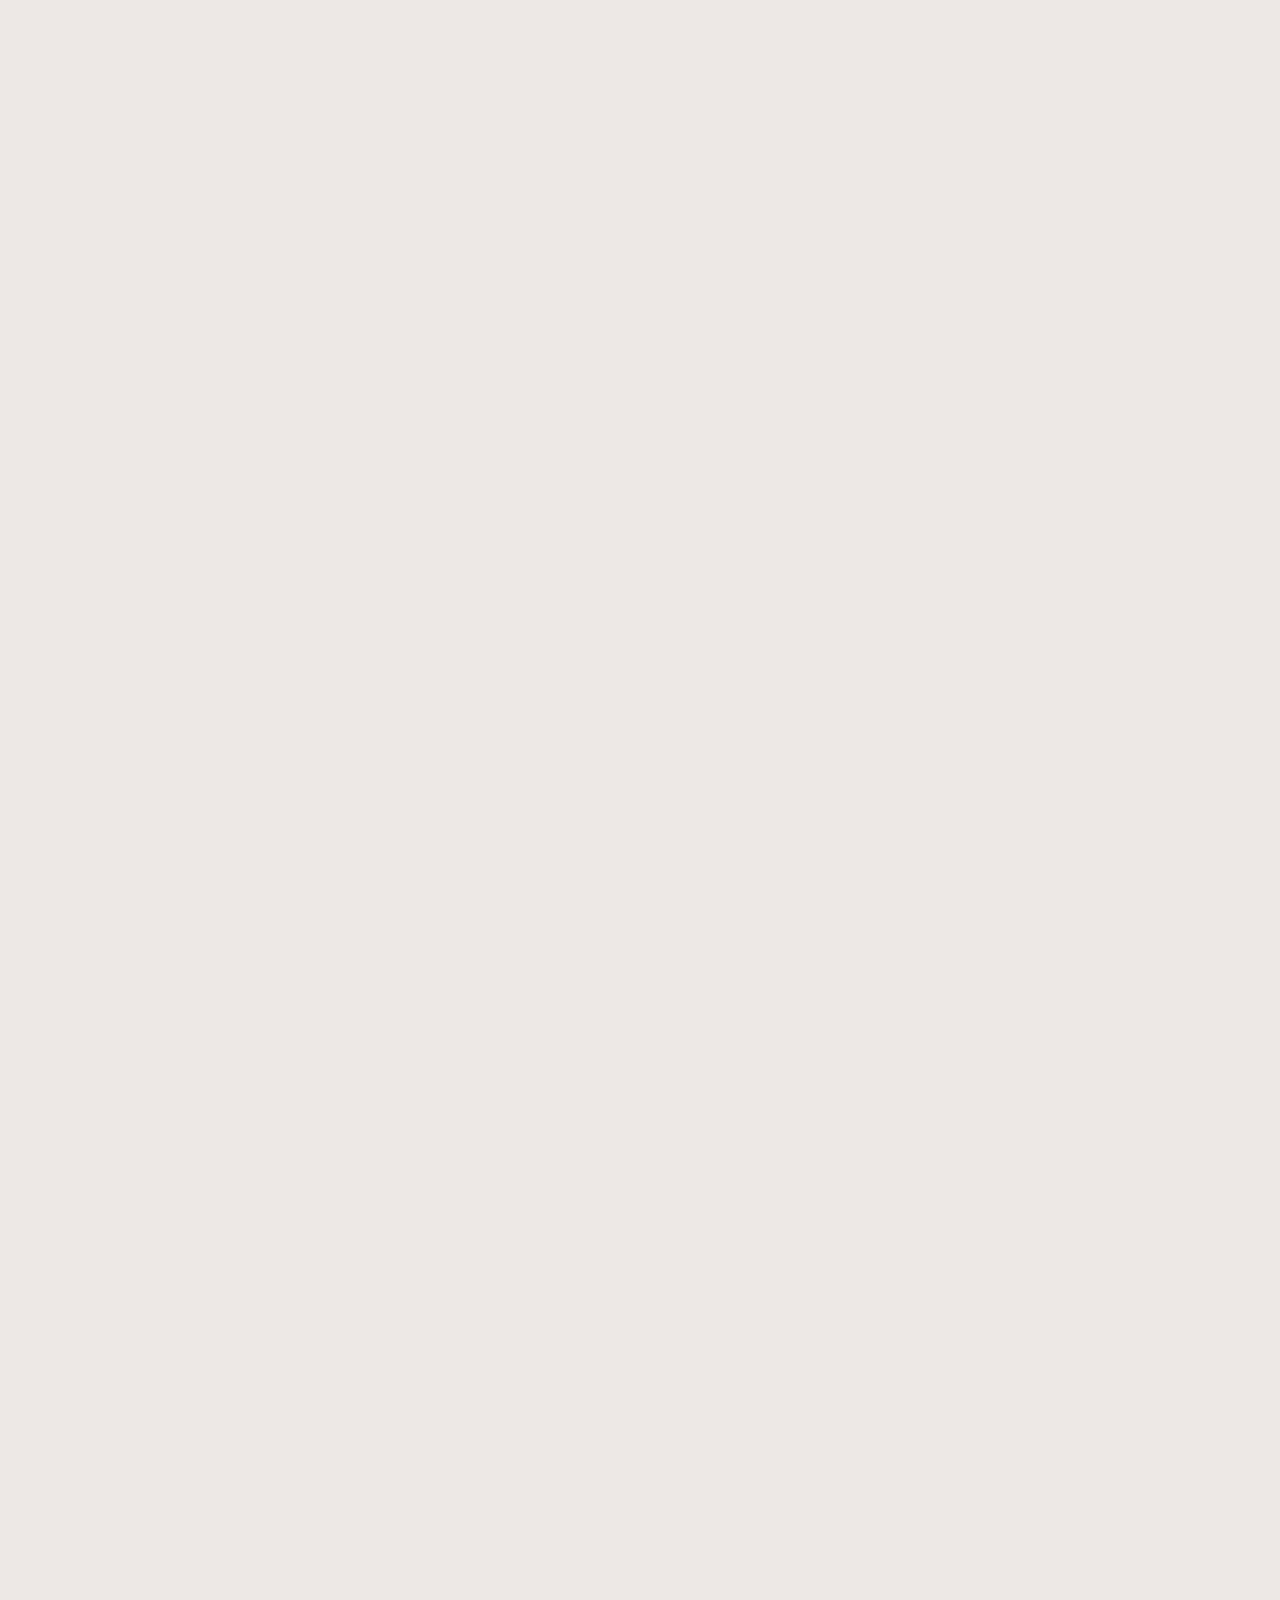
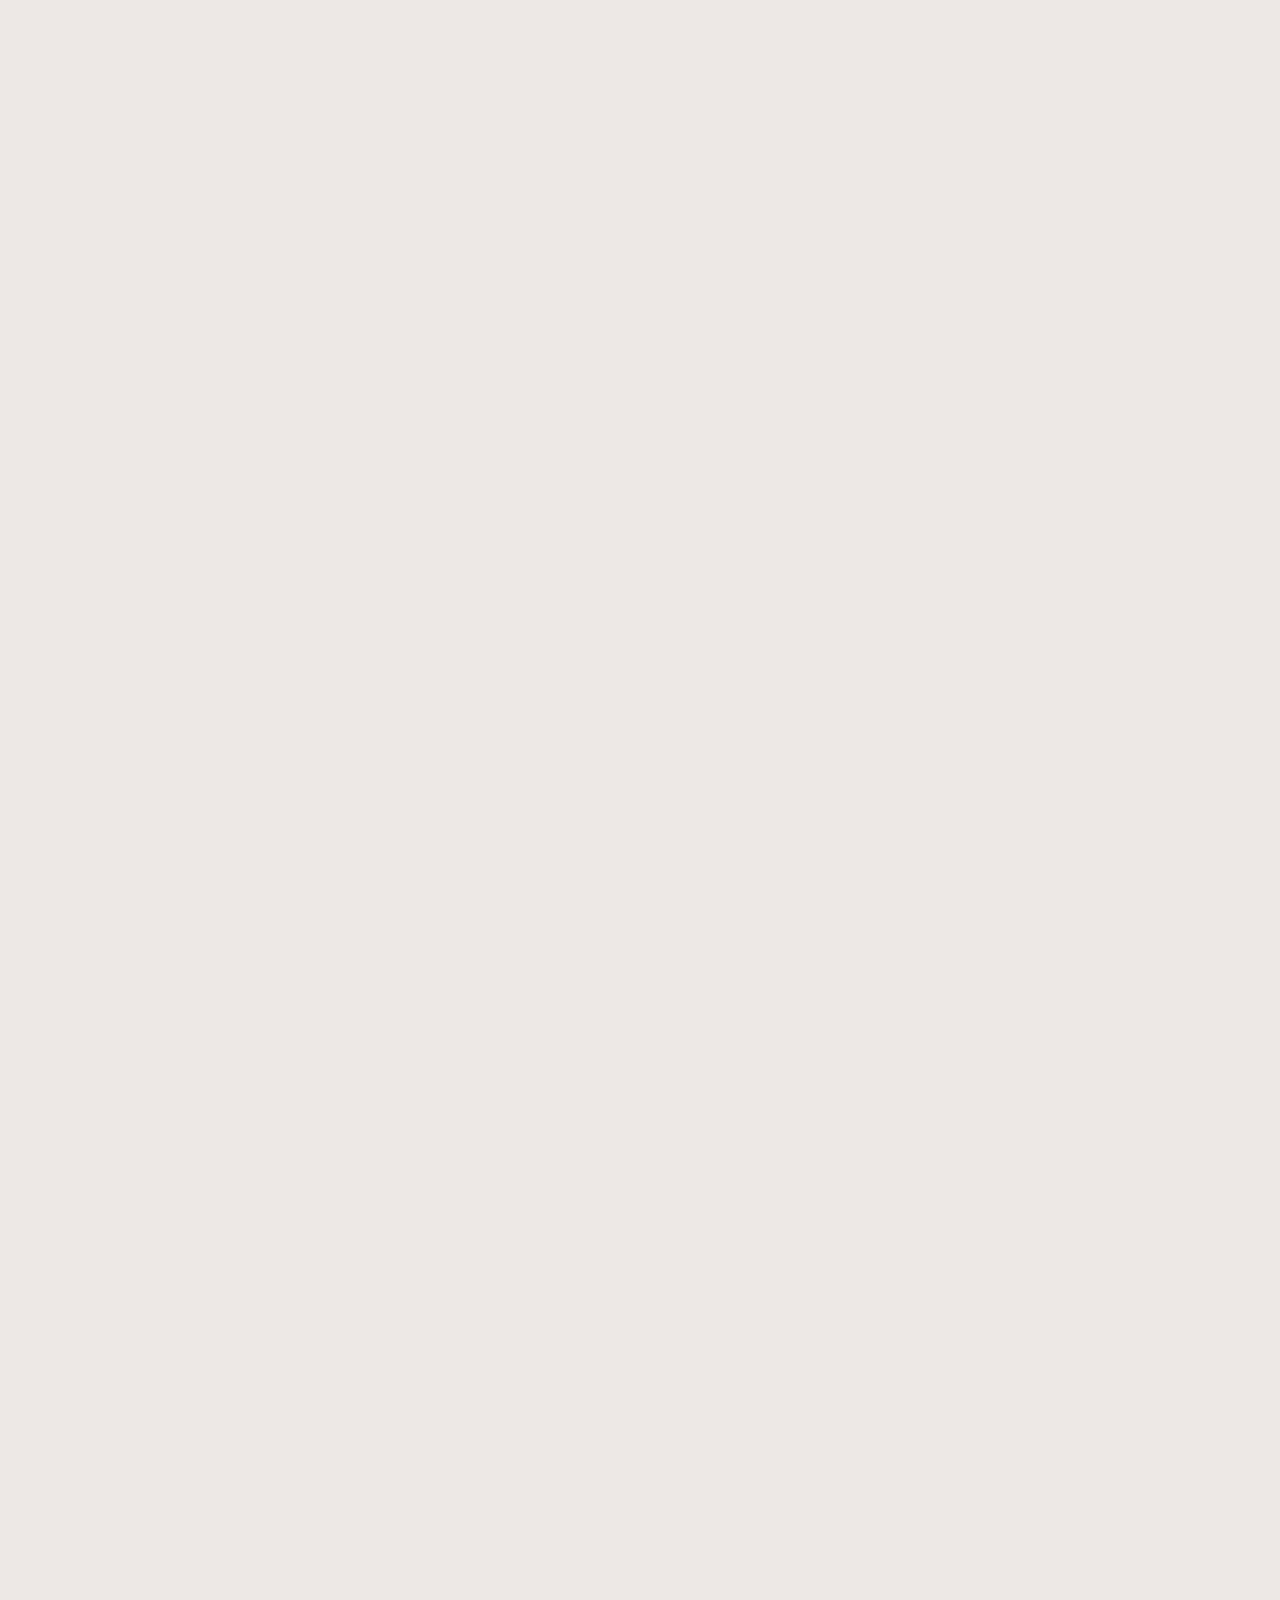
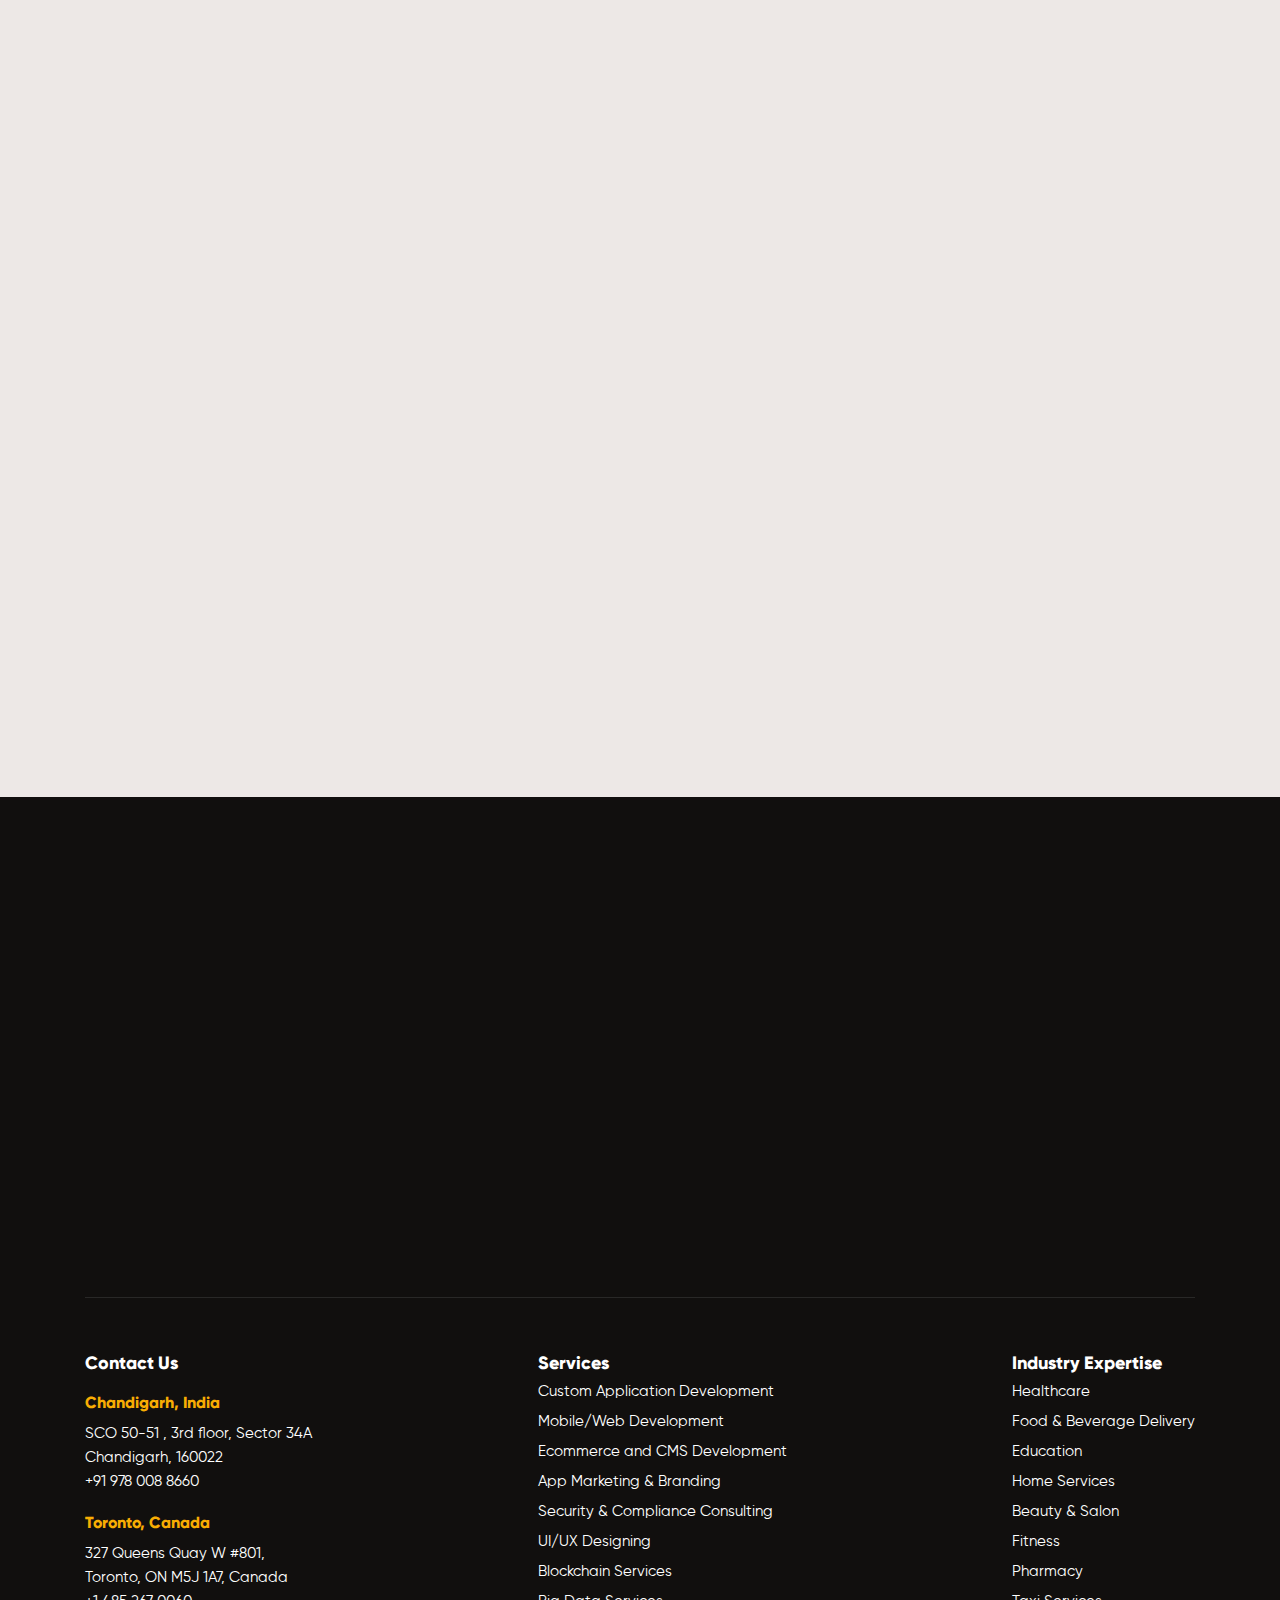
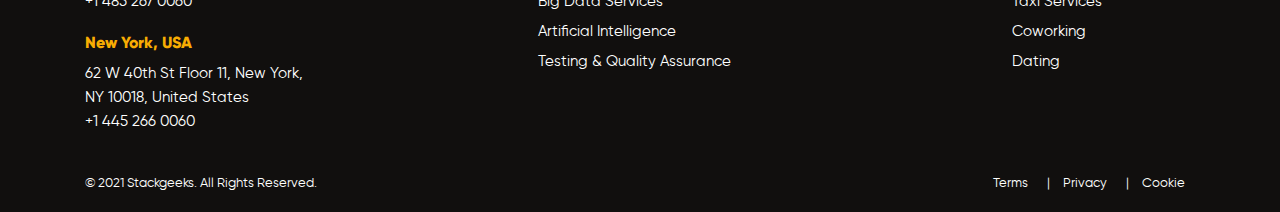
==== commit 21368e30: "mds" ====
--- a/index.html
+++ b/index.html
@@ -26,86 +26,98 @@
 </head>
 
 <body>
-  <div class="top_section">
-    <div class="container">
-      <div class="inner-section ">
-        <div class="first-tag">
-          <h2>See our recent products:</h2>
-        </div>
-        <div class="first-tag">
-          <h2> <img src="./assets/img/ic_healthcare.png" alt=""> Health Care</h2>
-        </div>
-        <div class="first-tag">
-          <h2> <img src="./assets/img/ic_on_demand.png" alt=""> On-demand</h2>
-        </div>
-        <div class="first-tag">
-          <h2> <img src="./assets/img/ic_education.png" alt="">Education</h2>
-        </div>
-      </div>
-    </div>
+  <div class="cdkjs"> 
+    <div class="top_section">
+      <div class="container">
+        <div class="inner-section ">
+          <div class="first-tag assa">
+            <h2>See our recent products:</h2>
+          </div>
+          <div class="first-tag">
+            <h2> <img src="./assets/img/ic_healthcare.png" alt=""> Health Care</h2>
+          </div>
+          <div class="first-tag">
+            <h2> <img src="./assets/img/ic_on_demand.png" alt=""> On-demand</h2>
+          </div>
+          <div class="first-tag">
+            <h2> <img src="./assets/img/ic_education.png" alt="">Education</h2>
+          </div>
+        </div>
+      </div>
+    </div>
+    <header>
+      <nav class="nav">
+        <ul class="nav-list ergre d-lg-none ">
+            <div class="logo">
+              <img src="./assets/img/header_logo.png" alt="">
+            </div>
+             <li class="nav-logo">
+              <button class="btn main-btn mt-4">Get in touch</button>
+              <button class="btn dfgf" id="nav-toggle" onclick="toggle()">
+                <i class="fa fa-bars"></i></button>
+             </li>
+        </ul>
+        <ul class="nav-list " id="fdsd">
+          <li class="nav-logo d-md-block d-none">
+            <div class="logo">
+              <img src="./assets/img/header_logo.png" alt="">
+            </div>
+          </li>
+          <li class="nav-link"><a href="#">Who we are <img src="./assets/img/ic_dropdown.png" alt=""></a>
+            <ul class="nav-drop">
+              <li><a href="#">Our Team</a></li>
+              <li><a href="#">Our Process</a></li>
+              <li><a href="#">History</a></li>
+            </ul>
+          </li>
+          <li class="nav-link"><a href="#">Services <img src="./assets/img/ic_dropdown.png" alt=""></a>
+            <ul class="nav-drop">
+              <li>Portfolio</li>
+              <li>Showcase</li>
+            </ul>
+          </li>
+          <li class="nav-link"><a href="#">Industries <img src="./assets/img/ic_dropdown.png" alt=""></a>
+            <!-- <ul class="nav-drop">
+              <li>Portfolio</li>
+              <li>Showcase</li>
+            </ul> -->
+          </li>
+          <li class="nav-link"><a href="#">Community building <img src="./assets/img/ic_dropdown.png" alt=""></a>
+            <!-- <ul class="nav-drop">
+              <li>Portfolio</li>
+              <li>Showcase</li>
+            </ul> -->
+          </li>
+          <li class="nav-link"><a href="#">Wehive <span class="new">New</a></span>
+          </li>
+          <li class="nav-link"><a href="#">Marketplace <img src="./assets/img/ic_dropdown.png" alt=""></a>
+            <!-- <ul class="nav-drop">
+              <li>Portfolio</li>
+              <li>Showcase</li>
+            </ul> -->
+          </li>
+          <li class="nav-link"><a href="#">Resources</a></li>
+          <li class="nav-item"><a href="#"><button class="btn main-btn">Get in touch</button></a></li>
+  
+        </ul>
+      </nav>
+    </header>
   </div>
-  <header>
-    <nav class="nav">
-      <ul class="nav-list">
-        <li class="nav-logo">
-          <div class="logo">
-            <img src="./assets/img/header_logo.png" alt="">
-          </div>
-          <button class="btn" id="nav-toggle">
-            <i class="fa fa-bars"></i></button>
-        </li>
-        <li class="nav-link"><a href="#">Who we are <img src="./assets/img/ic_dropdown.png" alt=""></a>
-          <ul class="nav-drop">
-            <li><a href="#">Our Team</a></li>
-            <li><a href="#">Our Process</a></li>
-            <li><a href="#">History</a></li>
-          </ul>
-        </li>
-        <li class="nav-link"><a href="#">Services <img src="./assets/img/ic_dropdown.png" alt=""></a>
-          <ul class="nav-drop">
-            <li>Portfolio</li>
-            <li>Showcase</li>
-          </ul>
-        </li>
-        <li class="nav-link"><a href="#">Industries <img src="./assets/img/ic_dropdown.png" alt=""></a>
-          <!-- <ul class="nav-drop">
-            <li>Portfolio</li>
-            <li>Showcase</li>
-          </ul> -->
-        </li>
-        <li class="nav-link"><a href="#">Community building <img src="./assets/img/ic_dropdown.png" alt=""></a>
-          <!-- <ul class="nav-drop">
-            <li>Portfolio</li>
-            <li>Showcase</li>
-          </ul> -->
-        </li>
-        <li class="nav-link"><a href="#">Wehive <span class="new">New</a></span>
-        </li>
-        <li class="nav-link"><a href="#">Marketplace <img src="./assets/img/ic_dropdown.png" alt=""></a>
-          <!-- <ul class="nav-drop">
-            <li>Portfolio</li>
-            <li>Showcase</li>
-          </ul> -->
-        </li>
-        <li class="nav-link"><a href="#">Resources</a></li>
-        <li class="nav-item"><a href="#"><button class="btn main-btn">Get in touch</button></a></li>
-
-      </ul>
-    </nav>
-  </header>
 
   <!-- header-end -->
   <section class="first-section">
     <div class="container">
       <div class="row">
-        <div class="col-sm-6">
+        <div class="col-md-6">
           <h2 class="main-title">
-            Trusted By more than <span class="underline"> 250 Global</span> Enterprises
+           <span data-aos="fade-up" data-aos-duration="2000">
+            Trusted By more 
+           </span> <br class="d-lg-none d-block" /> <span data-aos="fade-up" data-aos-duration="2500">than</span> <span class="underline"data-aos="fade-up" data-aos-duration="2500"> 250 Global</span><br class="d-lg-none d-block" /> <span data-aos="fade-up" data-aos-duration="3000">Enterprises</span>
           </h2>
         </div>
-        <div class="col-sm-6">
+        <div class="col-md-6">
           <div class="left-parnt">
-            <p class="main-para">
+            <p class="main-para" data-aos="fade-up"  data-aos-duration="3000">
               Sustain your digital transformation for the long run with portable, measurable and agile software that
               drives more visitors, enables utmost efficiency and boosts ROI.
             </p>
@@ -119,31 +131,31 @@
 
   <section class="secend-section">
     <div class="container">
-      <div class="secton-parant">
+      <div class="secton-parant" data-aos="fade-up"  data-aos-duration="3000">
         <img src="./assets/img/banner_image.png" alt="">
         <div class="row">
-          <div class="col-sm-6 ">
-            <div class="background">
-              <div class="first-card">
+          <div class="col-md-6 ">
+            <div class="background grwe">
+              <div class="first-card " data-aos="fade-up"  data-aos-duration="3000">
                 <p class="main-para next-para"> A PEOPLE-FIRST APPROACH</p>
                 <p class="main-para font-para"> We Are A Leading Mobile App Design Company, Spreading Awesomeness.</p>
               </div>
             </div>
 
           </div>
-          <div class="col-sm-6">
-            <div class="pl-3">
-              <p class="main-para" style="font-size: 18px; line-height: 28px;">
+          <div class="col-md-6">
+            <div class="pl-lg-3">
+              <p class="main-para err" style="font-size: 18px; line-height: 28px;" data-aos="fade-up"  data-aos-duration="3500">
                 User experience is the value that the end-user gets while using your product. It all depends on
                 enhancing customer satisfaction by improving the usability, accessibility, and pleasure when a user
                 interacts with your product.
               </p>
-              <p class="main-para py-3" style="font-size: 18px; line-height: 28px;">
+              <p class="main-para err py-3" style="font-size: 18px; line-height: 28px;" data-aos="fade-up"  data-aos-duration="3500">
                 A well-designed user interface not only presents your product effectively but boosts the customers’
                 confidence in your brand. Customers come to you whenever they require related products or services. It
                 builds customer satisfaction and trust in return.
               </p>
-              <button class="btn main-btn mt-4">Read More</button>
+              <button class="btn main-btn mt-4" data-aos="fade-up"  data-aos-duration="3500">Read More</button>
             </div>
           </div>
         </div>
@@ -155,31 +167,32 @@
   <section class="thared-section ">
     <div class="container">
       <div class="text-center">
-        <div class="ksvj">
+        <div class="ksvj" data-aos="fade-up"  data-aos-duration="3500">
           <h2 class="main-title">
             We Deliver Digital <br class="d-md-block d-none" /> Experiences by <br class="d-md-block d-none" /> Design.
           </h2>
         </div>
       </div>
-      <div class="row mt-5">
-        <div class="col-sm-6 ">
+      <div class="row mt-lg-5 mt-4" data-aos="fade-up"  data-aos-duration="3500">
+        <div class="col-md-6 ">
           <div class="background fleek">
-          </div>
-        </div>
-        <div class="col-sm-6">
-          <div class="pl-3">
+             <img src="./assets/img/ic_fleek.png"  class="d-md-none d-block sdfsd"  alt="" data-aos="fade-up"  data-aos-duration="3500">
+          </div>
+        </div>
+        <div class="col-md-6 mt-lg-0 mt-4" data-aos="fade-up"  data-aos-duration="3000">
+          <div class="pl-lg-3 ">
             <p class="main-para next-para xcfd"> <img src="./assets/img/fleek_logo.png" alt=""> Fleek</p>
-            <p class="main-para" style="font-size: 18px; line-height: 28px;">
+            <p class="main-para" style="font-size: 18px; line-height: 28px;"data-aos="fade-up"  data-aos-duration="3500">
               User experience is the value that the end-user gets while using your product. It all depends on enhancing
               customer satisfaction by improving the usability, accessibility, and pleasure when a user interacts with
               your product.
             </p>
-            <p class="main-para py-3" style="font-size: 18px; line-height: 28px;">
+            <p class="main-para py-3" style="font-size: 18px; line-height: 28px;" data-aos="fade-up"  data-aos-duration="3500">
               A well-designed user interface not only presents your product effectively but boosts the customers’
               confidence in your brand. Customers come to you whenever they require related products or services. It
               builds customer satisfaction and trust in return.
             </p>
-            <button class="btn main-btn mt-4">Read the Success Story</button>
+            <button class="btn main-btn mt-4" data-aos="fade-up"  data-aos-duration="3500">Read the Success Story</button>
           </div>
         </div>
       </div>
@@ -187,22 +200,25 @@
   </section>
 
   <!-- section-3 end  -->
-  <section class="thared-section">
+  <section class="thared-section" data-aos="fade-up"  data-aos-duration="3500">
     <div class="container">
       <div class="background profit">
         <div class="row">
-          <div class="col-sm-5">
+          <div class="d-md-none col-12 " data-aos="fade-up"  data-aos-duration="3500">
+                <img  class="d-md-none d-block sdfsd" src="./assets/img/perifit_banner.png" alt="">
+          </div>
+          <div class="col-md-6">
             <div class="pink-box">
               <div class="justify-content">
-                <p class="main-para next-para xcfd"> Perifit</p>
-                <img src="./assets/img/ic_perifit.png" alt="">
-              </div>
-              <p class="main-para " style="font-size: 18px; line-height: 28px;">Perifit is a revolutionary solution for
+                <p class="main-para next-para xcfd " data-aos="fade-up"  data-aos-duration="3500"> Perifit</p>
+                <img data-aos="fade-up"  data-aos-duration="3500" src="./assets/img/ic_perifit.png" alt="">
+              </div>
+              <p class="main-para " data-aos="fade-up"  data-aos-duration="3500" style="font-size: 18px; line-height: 28px;">Perifit is a revolutionary solution for
                 a perfect Kegel workout. Part app, part exerciser, Perifit gives your kegel exercises a modern upgrade
                 using exciting gamified technology. Developed with top pelvic floor experts for people at every stage of
                 life, fun video games work together with six unique kegel exercise programs to help you achieve your
                 goals. Visualize your contractions in action, challenge yourself to level up, and stay motivated.</p>
-              <button class="btn main-btn mt-4">Read the Success Story</button>
+              <button data-aos="fade-up"  data-aos-duration="3500" class="btn main-btn mt-lg-4 mt-3">Read the Success Story</button>
             </div>
           </div>
         </div>
@@ -211,25 +227,28 @@
   </section>
 
   <!-- fourth end  -->
-  <section class="thared-section">
-    <div class="container">
-      <div class="background Societi">
+  <section class="thared-section" data-aos="fade-up"  data-aos-duration="3500">
+    <div class="container">
+      <div class="background Societi" data-aos="fade-up"  data-aos-duration="3500">
         <div class="row">
-          <div class="col-sm-5">
-            <div class="pink-box">
+          <div class="d-md-none col-12 ">
+            <img  class="d-md-none d-block sdfsd" data-aos="fade-up"  data-aos-duration="3500" src="./assets/img/societi_banner.png" alt="">
+          </div>
+          <div class="col-md-6">
+            <div class="pink-box" data-aos="fade-up"  data-aos-duration="3500">
               <div class="justify-content">
-                <p class="main-para next-para xcfd"> Societi</p>
-                <img src="./assets/img/societi_logo.png" alt="">
-              </div>
-              <p class="main-para " style="font-size: 18px; line-height: 28px;">
+                <p class="main-para next-para xcfd" data-aos="fade-up"  data-aos-duration="3500"> Societi</p>
+                <img src="./assets/img/societi_logo.png" data-aos="fade-up"  data-aos-duration="3500" alt="">
+              </div>
+              <p class="main-para " style="font-size: 18px; line-height: 28px;" data-aos="fade-up"  data-aos-duration="3500">
                 Watch. Play. Win! Societi is a 24-hour trivia gaming app where you can win real cash prizes for
                 predicting the outcomes of your favorite TV shows.
               </p>
-              <p class="main-para mt-4" style="font-size: 18px; line-height: 28px;">
+              <p class="main-para mt-4" style="font-size: 18px; line-height: 28px;" data-aos="fade-up"  data-aos-duration="3500">
                 Watch. Play. Win! Societi is a 24-hour trivia gaming app where you can win real cash prizes for
                 predicting the outcomes of your favorite TV shows.
               </p>
-              <button class="btn main-btn mt-4">Read the Success Story</button>
+              <button class="btn main-btn mt-lg-4 mt-3" data-aos="fade-up"  data-aos-duration="3500">Read the Success Story</button>
             </div>
           </div>
         </div>
@@ -238,31 +257,31 @@
   </section>
 
   <!-- fifth section -->
-  <section class="thared-section">
+  <section class="thared-section" data-aos="fade-up"  data-aos-duration="3500">
     <div class="container">
       <div class="bottom-parant mb-4">
         <div class="row">
           <div class="col-sm-10">
-            <h2 class="main-title">
+            <h2 class="main-title" data-aos="fade-up"  data-aos-duration="3500">
               We help your business thrive with transformative software development.
             </h2>
           </div>
         </div>
         <div class="botot-dnf mt-4">
-          <div class="w-75">
-            <p class="main-para " style="font-size: 18px; line-height: 28px;">
+          <div class="w-md-75 w-100">
+            <p class="main-para " data-aos="fade-up"  data-aos-duration="3500" style="font-size: 18px; line-height: 28px;">
               Technology is our craft. Having 15 years of experience and our own successful consumer products help us
               truly understand our clients’ needs and how we can add the most value by providing expertise in the form
               of mobile design and tech teams.
             </p>
-            <p class="main-para mt-4" style="font-size: 18px; line-height: 28px;">
+            <p class="main-para mt-4" data-aos="fade-up"  data-aos-duration="3500" style="font-size: 18px; line-height: 28px;">
               For this very reason businesses of all shapes, sizes, and backgrounds trust us in guiding them through
               every stage of their product development.
             </p>
           </div>
         </div>
       </div>
-      <div class="owl-carousel owl-theme">
+      <div class="owl-carousel owl-theme" data-aos="fade-up"  data-aos-duration="3500">
         <div class="item"><img src="./assets/img/logo_1.png" class="img-fluid" alt=""></div>
         <div class="item"> <img src="./assets/img/logo_2.png" class="img-fluid" alt=""></div>
         <div class="item"><img src="./assets/img/logo_3.png" class="img-fluid" alt=""></div>
@@ -275,27 +294,27 @@
   </section>
 
   <!-- fifth section end -->
-  <section class="thared-section">
-    <div class="container">
-      <div class="main-sjdfh">
+  <section class="thared-section " data-aos="fade-up"  data-aos-duration="3500">
+    <div class="container">
+      <div class="main-sjdfh" data-aos="fade-up"  data-aos-duration="3500">
         <div class="text-center">
           <p class="sdlfjk">Our key figures.</p>
         </div>
-        <div class="main-fifit">
+        <div class="main-fifit" data-aos="fade-up"  data-aos-duration="3500">
           <div class="sklfdjkh">
             <h2>5000+</h2>
             <p>Global/Satisfied Customers</p>
           </div>
-          <div class="sklfdjkh">
+          <div class="sklfdjkh fjgkdf " data-aos="fade-up"  data-aos-duration="3500">
             <h2>20000+</h2>
             <p>Custom Apps Developed</p>
           </div>
-          <div class="sklfdjkh">
+          <div class="sklfdjkh" data-aos="fade-up"  data-aos-duration="3500">
             <h2>20+</h2>
             <p>Industries Served</p>
           </div>
         </div>
-        <div class="sdkfljk">
+        <div class="sdkfljk" data-aos="fade-up"  data-aos-duration="4000">
           <p>Like Numbers? You will like the Pricing Plans too!</p>
         </div>
       </div>
@@ -304,10 +323,10 @@
 
   <!-- sisth section end  -->
 
-  <section>
+  <section class="mt-4" data-aos="fade-up"  data-aos-duration="3500">
     <div class="container">
       <div class="ksvj">
-        <h2 class="main-title">
+        <h2 class="main-title" data-aos="fade-up"  data-aos-duration="3500">
           Trusted by the World’s <br class="d-md-block d-none" /> Leading Startups and <br class="d-md-block d-none" />
           Enterprises.
         </h2>
@@ -317,20 +336,21 @@
 
 
   <!-- fifit sectio -end -->
-  <section class="tester_new text-center">
+  <section class="tester_new text-center" data-aos="fade-up"  data-aos-duration="4500">
     <div class="container">
       <div id="carouselExampleIndicators" class="carousel slide" data-ride="carousel">
         <div class="row lsfjdk">
-          <div class="col-sm-6">
+          <div class="col-md-6 order1">
             <div class="carousel-inner" role="listbox">
               <div class="carousel-item active">
                 <div class="row">
                   <div class="col-sm-12">
                     <div class="postion">
-                      <p> <img src="./assets/img/ic_quote_1.png" alt=""> Stackgeeks is our Outsourcing partner.
+                      <p> <img src="./assets/img/ic_quote_1.png" alt=""> <br class="d-md-none d-block"> Stackgeeks is our Outsourcing partner.
                         They really focus on customers and understand their business objectives.
-                        We worked with them for over 5 years and they have really done an outstanding job for us.<img
-                          src="./assets/img/ic_quote_2.png" /> </p>
+                        We worked with them for over 5 years and they have really done an outstanding job for us. <br class="d-md-none d-block">
+                         <span><img src="./assets/img/ic_quote_2.png" /> </span> 
+                      </p>
                       <h5>William Garrett</h5>
                       <p>Founder, Fleek</p>
                       <div class="bottom-text">
@@ -345,10 +365,11 @@
                 <div class="row">
                   <div class="col-sm-12">
                     <div class="postion">
-                      <p> <img src="./assets/img/ic_quote_1.png" alt=""> Stackgeeks is our Outsourcing partner.
+                      <p> <img src="./assets/img/ic_quote_1.png" alt=""> <br class="d-md-none d-block"> Stackgeeks is our Outsourcing partner.
                         They really focus on customers and understand their business objectives.
-                        We worked with them for over 5 years and they have really done an outstanding job for us.<img
-                          src="./assets/img/ic_quote_2.png" /> </p>
+                        We worked with them for over 5 years and they have really done an outstanding job for us. <br class="d-md-none d-block">
+                        <span><img src="./assets/img/ic_quote_2.png" /> </span> 
+                      </p>
                       <h5>William Garrett</h5>
                       <p>Founder, Fleek</p>
                       <div class="bottom-text ds">
@@ -363,10 +384,11 @@
                 <div class="row">
                   <div class="col-sm-12">
                     <div class="postion">
-                      <p> <img src="./assets/img/ic_quote_1.png" alt=""> Stackgeeks is our Outsourcing partner.
+                      <p> <img src="./assets/img/ic_quote_1.png" alt="">  <br class="d-md-none d-block">Stackgeeks is our Outsourcing partner.
                         They really focus on customers and understand their business objectives.
-                        We worked with them for over 5 years and they have really done an outstanding job for us.<img
-                          src="./assets/img/ic_quote_2.png" /> </p>
+                        We worked with them for over 5 years and they have really done an outstanding job for us. <br class="d-md-none d-block">
+                        <span><img src="./assets/img/ic_quote_2.png" /> </span> 
+                      </p>
                       <h5>William Garrett</h5>
                       <p>Founder, Fleek</p>
                       <div class="bottom-text ad">
@@ -379,7 +401,7 @@
               </div>
             </div>
           </div>
-          <div class="col-sm-6">
+          <div class="col-md-6 order">
             <ol class="carousel-indicators">
               <li data-target="#carouselExampleIndicators" data-slide-to="0" class="active"></li>
               <li data-target="#carouselExampleIndicators" data-slide-to="1"></li>
@@ -393,7 +415,7 @@
   </section>
 
   <!-- last-section -->
-  <section class="last-section">
+  <section class="last-section" data-aos="fade-up"  data-aos-duration="3500">
     <div class="container">
       <div class="text-center">
         <h2 class="bottom-title">Client Case Study</h2>
@@ -401,7 +423,7 @@
       <!-- Topic Cards -->
       <div id="cards_landscape_wrap-2">
         <div class="row">
-          <div class="col-xs-12 col-sm-6 col-md-4">
+          <div class="col-xs-12 col-sm-6 col-md-4 mb-3" data-aos="fade-up"  data-aos-duration="3500">
             <div class="card-flyer">
               <div class="text-box">
                 <div class="image-box">
@@ -421,7 +443,7 @@
               </div>
             </div>
           </div>
-          <div class="col-xs-12 col-sm-6 col-md-4">
+          <div class="col-xs-12 col-sm-6 col-md-4 mb-3" data-aos="fade-up"  data-aos-duration="3500">
             <div class="card-flyer">
               <div class="text-box">
                 <div class="image-box">
@@ -442,7 +464,7 @@
               </div>
             </div>
           </div>
-          <div class="col-xs-12 col-sm-6 col-md-4">
+          <div class="col-xs-12 col-sm-6 col-md-4 mb-3" data-aos="fade-up"  data-aos-duration="3500">
             <div class="card-flyer">
               <div class="text-box">
                 <div class="image-box">
@@ -471,14 +493,91 @@
   <!-- section -->
   <section class="lastdlsj">
     <div class="container">
-         <div class="text-center dfd">
-              <h2>Got a Software or App Development Project in Mind?<br class="d-sm-block d-none">
-                Get Started Now.</h2>
-                <a href="#"><button class="btn main-btn">Contact Us</button></a>
-         </div>
-    </div>
-  </section>
-
+      <div class="text-center dfd" data-aos="fade-up"  data-aos-duration="4500">
+        <h2>Got a Software or App Development Project in Mind?<br >
+          Get Started Now.</h2>
+        <a href="#"><button class="btn main-btn">Contact Us</button></a>
+      </div>
+    </div>
+  </section>
+  <footer class="footer">
+    <div class="container">
+      <div class="content">
+        <div class="link-boxes">
+          <ul class="box">
+            <li class="link_name">Contact Us</li>
+            <li><a href="#"><span>Chandigarh, India</span></a></li>
+            <li><a href="#">SCO 50-51 , 3rd floor, Sector 34A <br  /> Chandigarh, 160022<br
+                   />
+                +91 978 008 8660</a></li>
+            <li><a href="#"><span>Toronto, Canada</span></a></li>
+            <li><a href="#">327 Queens Quay W #801, <br  />Toronto, ON M5J 1A7, Canada<br
+                   />
+                  +1 485 267 0060</a></li>
+            <li><a href="#"><span>New York, USA</span></a></li>
+            <li><a href="#">62 W 40th St Floor 11, New York, <br  />NY 10018, United States<br
+                   />
+                  +1 445 266 0060</a></li>
+          </ul>
+          <ul class="box">
+            <li class="link_name">Services</li>
+            <li><a href="#">Custom Application Development</a></li>
+            <li><a href="#">Mobile/Web Development</a></li>
+            <li><a href="#">Ecommerce and CMS Development</a></li>
+            <li><a href="#">App Marketing & Branding</a></li>
+            <li><a href="#">Security & Compliance Consulting</a></li>
+            <li><a href="#">UI/UX Designing</a></li>
+            <li><a href="#">Blockchain Services</a></li>
+            <li><a href="#">Big Data Services</a></li>
+            <li><a href="#">Artificial Intelligence</a></li>
+            <li><a href="#">Testing & Quality Assurance </a></li>
+            
+          </ul>
+          <ul class="box">
+            <li class="link_name">Industry Expertise</li>
+            <li><a href="#">Healthcare</a></li>
+            <li><a href="#">Food & Beverage Delivery </a></li>
+            <li><a href="#">Education</a></li>
+            <li><a href="#">Home Services </a></li>
+            <li><a href="#">Beauty & Salon  </a></li>
+            <li><a href="#">Fitness</a></li>
+            <li><a href="#">Pharmacy</a></li>
+            <li><a href="#">Taxi Services</a></li>
+            <li><a href="#">Coworking</a></li>
+            <li><a href="#">Dating</a></li>
+
+          </ul>
+        
+        </div>
+      </div>
+    </div>
+  </footer>
+  <section class="bottom-section">
+      <div class="container">
+        <div class="bottom-details">
+          <div class="bottom_text">
+            <span class="copyright_text"><a href="#">© 2021 Stackgeeks. All Rights Reserved.</a></span>
+            <span class="policy_terms">
+              <a href="#">Terms <span class="pl-3">|</span></a>
+              <a href="#">Privacy   <span class="pl-3">|</span></a>
+              <a href="#">Cookie </a>
+            </span>
+          </div>
+        </div>
+      </div>
+  </section>
+ <div style="margin: 0 auto ;">
+  <section class="info-section" id="croses">
+    <div class="containe">
+          <div class="text-center">
+                <ul class="mb-0">
+                  <li class="link_name">Schedule a 30 minutes free consulation. <img src="./assets/img/hitesh_photo.png" alt=""></li>
+                  <img src="./assets/img/call_close.png"  onclick="onClose()" class="crose" alt="">
+                </ul>
+          </div>
+    </div>
+</section>
+ </div>
 
   <script src="assets/js/jquery.js"></script>
   <script src="assets/js/bootstrap.bundle.min.js"></script>
@@ -496,7 +595,7 @@
     autoplayTimeout: 1000,
     responsive: {
       0: {
-        items: 1
+        items: 3
       },
       600: {
         items: 4
@@ -506,6 +605,29 @@
       }
     }
   })
+
+  function onClose(){
+     document.getElementById('croses').style.display = "none";
+  }
+
+  let first = false;
+
+  function toggle(){
+     if(!first){
+      first = true;
+        document.getElementById('fdsd').style.display = "block";
+     }else{
+      first = false;
+      document.getElementById('fdsd').style.display = "none";
+     }
+  }
+
+  AOS.init({
+  offset: 200,
+  duration: 2000,
+  easing: 'ease',
+});
+  
 </script>
 
 </html>--- a/assets/css/style.css
+++ b/assets/css/style.css
@@ -143,15 +143,13 @@
   background: rgb(248 173 3);
 }
 
-nav .btn {
+nav .dfgf {
   border: none;
   outline: transparent;
-  padding: 0.5rem 1rem;
+  width: 40px;
+  height: 40px;
   border-radius: 0.5rem;
-  background: #ffe9f4;
-  color: #e90074;
-  font-family: inherit;
-  font-size: inherit;
+  background: #000;
   font-weight: bold;
   cursor: pointer;
   transition: 0.1s;
@@ -313,11 +311,13 @@
 .background.fleek{
   background-image: url(../img/ic_fleek.png);
   background-size: cover;
+  background-position: top;
 }
 .thared-section{
   margin-bottom: 80px;
 }
 .pink-box {
+	margin: 48px 0 0 48px;
   background-color: #EDE8E6;
   padding: 48px;
 }
@@ -325,13 +325,13 @@
 .background.profit {
   background-image: url(../img/perifit_banner.png);
   background-size: cover;
-  padding: 48px 0 0 48px;
+      border-radius: 8px;
 }
 .background.Societi
 {
   background-image: url(../img/societi_banner.png);
   background-size: cover;
-  padding: 48px 0 0 48px;
+   border-radius: 8px;
 }
 .justify-content{
   display: flex;
@@ -383,7 +383,7 @@
 .main-fifit {
   display: flex;
   justify-content: space-between;
-  padding-right: 95px;
+padding: 0 27px;
 }
 
 .sdkfljk p {
@@ -520,7 +520,8 @@
 
 #cards_landscape_wrap-2 .card-flyer .image-box{
   overflow: hidden;
-  box-shadow: 0px 2px 15px rgba(0, 0, 0, 0.50);
+ border-radius: 8px 8px 0 0;
+ 
 }
 #cards_landscape_wrap-2 .card-flyer .image-box img{
   -webkit-transition:all .9s ease; 
@@ -543,6 +544,7 @@
 }
 #cards_landscape_wrap-2 .card-flyer .text-box .text-container{
   padding: 16px;
+  border-radius: 0px 0px 8px 8px ;
   background-color: #fff;
 }
 #cards_landscape_wrap-2 .card-flyer{
@@ -555,6 +557,7 @@
 }
 #cards_landscape_wrap-2 .card-flyer:hover{
   background: #fff;
+  border-radius: 8px ;
   box-shadow: 0px 15px 26px rgba(0, 0, 0, 0.50);
   -webkit-transition: all 0.2s ease-in;
   -moz-transition: all 0.2s ease-in;
@@ -616,4 +619,264 @@
   line-height: 34px;
   margin-bottom: 32px;
   text-align: center;
+}
+
+
+
+footer .content .top{
+  display: flex;
+  align-items: center;
+  justify-content: space-between;
+  margin-bottom: 50px;
+}
+.content .top .logo-details{
+  color: #fff;
+  font-size: 30px;
+}
+.content .top .media-icons{
+  display: flex;
+}
+.content .top .media-icons a{
+  height: 40px;
+  width: 40px;
+  margin: 0 8px;
+  border-radius: 50%;
+  text-align: center;
+  line-height: 40px;
+  color: #fff;
+  font-size: 17px;
+  text-decoration: none;
+  transition: all 0.4s ease;
+}
+.top .media-icons a:nth-child(1){
+  background: #4267B2;
+}
+.top .media-icons a:nth-child(1):hover{
+  color: #4267B2;
+  background: #fff;
+}
+.top .media-icons a:nth-child(2){
+  background: #1DA1F2;
+}
+.top .media-icons a:nth-child(2):hover{
+  color: #1DA1F2;
+  background: #fff;
+}
+.top .media-icons a:nth-child(3){
+  background: #E1306C;
+}
+.top .media-icons a:nth-child(3):hover{
+  color: #E1306C;
+  background: #fff;
+}
+.top .media-icons a:nth-child(4){
+  background: #0077B5;
+}
+.top .media-icons a:nth-child(4):hover{
+  color: #0077B5;
+  background: #fff;
+}
+.top .media-icons a:nth-child(5){
+  background: #FF0000;
+}
+.top .media-icons a:nth-child(5):hover{
+  color: #FF0000;
+  background: #fff;
+}
+footer .content .link-boxes{
+  width: 100%;
+  display: flex;
+  justify-content: space-between;
+}
+footer .content .link-boxes .box{
+  padding: 0;
+
+}
+.content .link-boxes .box .link_name{
+  color: #FFFFFF;
+  font-family: Gilroy-Bold;
+  font-size: 18px;
+  letter-spacing: 0;
+  line-height: 22px;
+}
+
+.content .link-boxes .box li{
+  margin: 6px 0;
+  list-style: none;
+}
+.content .link-boxes .box li a{
+  color: #FFFFFF;
+  font-family: Gilroy-Regular;
+  font-size: 15px;
+  letter-spacing: 0;
+  line-height: 20px;
+  transition: all 0.4s ease
+}
+.content .link-boxes .box li a:hover{
+  opacity: 1;
+  text-decoration: underline;
+}
+.content .link-boxes .input-box{
+  margin-right: 55px;
+}
+.link-boxes .input-box input{
+  height: 40px;
+  width: calc(100% + 55px);
+  outline: none;
+  border: 2px solid #AFAFB6;
+  background: #140B5C;
+  border-radius: 4px;
+  padding: 0 15px;
+  font-size: 15px;
+  color: #fff;
+  margin-top: 5px;
+}
+.link-boxes .input-box input::placeholder{
+  color: #AFAFB6;
+  font-size: 16px;
+}
+.link-boxes .input-box input[type="button"]{
+  background: #fff;
+  color: #140B5C;
+  border: none;
+  font-size: 18px;
+  font-weight: 500;
+  margin: 4px 0;
+  opacity: 0.8;
+  cursor: pointer;
+  transition: all 0.4s ease;
+}
+.input-box input[type="button"]:hover{
+  opacity: 1;
+}
+footer .bottom-details{
+  width: 100%;
+background: #2c303a;
+}
+footer .bottom-details .bottom_text{
+  max-width: 1250px;
+  margin: auto;
+  padding: 20px 40px;
+  display: flex;
+  justify-content: space-between;
+}
+.bottom-details .bottom_text span,
+.bottom-details .bottom_text a{
+  color: #FFFFFF;
+  font-family: Gilroy-Regular;
+  font-size: 13px;
+  letter-spacing: 0;
+  line-height: 24px;
+  text-decoration: none;
+}
+.bottom-details .bottom_text a:hover{
+  opacity: 1;
+  text-decoration: underline;
+}
+.bottom-details .bottom_text a{
+  margin-right: 10px;
+}
+
+
+
+
+
+section.last-section {
+  position: relative;
+  z-index: 1111;
+  width: 90%;
+  margin: 0 auto;
+}
+.text-container-fluid {
+  background: #fff;
+  padding: 16px;
+}
+
+.fjgkdf{
+	margin-right: 99px;
+}
+
+footer.footer {
+  background-color: #110F0E;
+}
+
+.content .link-boxes .box li a span {
+  color: #F8AD03;
+    font-family: Gilroy-Bold;
+    font-size: 16px;
+    letter-spacing: 0;
+    margin-top: 13px ;
+    display: inline-block;
+    line-height: 20px;
+}
+
+.content {
+  padding-top: 48px;
+  border-top: 1px solid #292827;
+}
+
+section.bottom-section {
+  padding: 16px;
+  background: #110f0e;
+}
+
+.bottom_text {
+  display: flex;
+  justify-content: space-between;
+  align-items: center;
+}
+
+section.info-section {
+  border-radius: 8px;
+  background-color: #110F0E;
+  color: #fff;
+
+  position: fixed;
+  bottom: 0;
+  padding: 16px;
+  margin: 0 1%;
+  width: 98%;
+  margin-bottom: 8px;
+  z-index: 11111;
+}
+
+li.link_name {
+  position: relative;
+}
+li.link_name img {
+  position: absolute;
+  top: -44px;
+}
+
+img.crose {
+  position: absolute;
+  right: 16px;
+  top: 16px;
+}
+
+header {
+  background: #ede8e6;
+}
+
+.cdkjs {
+  position: fixed;
+  top: 0;
+  width: 100%;
+  z-index: 11111;
+}
+
+section.first-section {
+  padding: 15% 0 65px 46px;
+}
+
+ul.nav-list {
+  position: relative;
+}
+button#nav-toggle {
+  position: absolute;
+  right: 16px;
+  top: 10px;
+}
+i.fa.fa-bars {
+  color: #fff;
 }--- a/assets/css/responsive.css
+++ b/assets/css/responsive.css
@@ -1,12 +1,208 @@
-@media screen and (min-width: 768px) {
+@media screen and (max-width: 1920px) and (min-width:1750px){
+  .container {
+    max-width: 92% !important;
+  }
+  section.last-section {
+  width: 100%;
+  }
+
+}
+@media screen and (max-width: 1749px) and (min-width:1600px){
+  .container {
+    max-width: 92% !important;
+  }
+  section.last-section {
+  width: 100%;
+  }
+
+}
+@media screen and (max-width: 1599px) and (min-width:1350px){
+  section.first-section {
+    padding: 14% 0 65px 0;
+   }
+   .container {
+    max-width: 90%;
+   }
+   section.last-section {
+    width: 100%;
+    }
+
+}
+@media screen and (max-width: 1200px) {
+  nav .nav-list .nav-link {
+    padding: 10px;
+   }
+   li.nav-link a {
+    font-size: 11px;
+    }
+    .nav {
+      padding: 8px 15px;
+  }
+  h2.main-title {
+    color: #000000;
+    font-family: Gilroy-Bold;
+    font-size: 36px;
+    letter-spacing: 0;
+    line-height: 48px;
+  }
+  section.first-section {
+    padding: 18% 0 65px 46px;
+  }
+  .main-para {
+    margin-bottom: 0;
+    color: #000000;
+    font-family: Gilroy-Regular;
+    font-size: 16px;
+    letter-spacing: 0;
+    line-height: 26px;
+  }
+  button.btn.main-btn {
+    color: #FFFFFF;
+    font-family: Gilroy-Bold;
+    font-size: 9px;
+    letter-spacing: 0;
+    font-weight: 200 !important;
+    line-height: 14px;
+    text-align: center;
+    /* background: blue; */
+    border-radius: 8px;
+    background-color: #285AF9;
+    padding: 9px 16px;
+  }
+  button.btn.main-btn.mt-4 {
+    margin-top: 0 !important; 
+ } 
+  /* .first-card {
+    background-color: #F8AD03;
+    padding: 32px;
+    position: absolute;
+    bottom: 84%;
+    margin-right: 14px;
+   } */
+   .secton-parant img {
+    width: 100%;
+    padding-bottom: 44px;
+    }
+
+    .background.grwe {
+      background: none;
+   }
+   .first-card {
+    background-color: #F8AD03;
+    padding: 40px;
+    position: absolute;
+    bottom: 66%;
+    margin-right: 14px;
+  }
+  p.main-para.next-para {
+    font-size: 14px;
+    padding-bottom: 8px;
+    line-height: 28px;
+  }
+  p.main-para.err {
+    font-size: 16px !important;
+  }
+  .ksvj {
+
+    justify-content: flex-start;
+  }
+  .pink-box {
+    margin: 30px 0 0 30px;
+    background-color: #EDE8E6;
+    padding: 48px;
+  }
+    .sklfdjkh h2 {
+      font-size: 40px;
+    }
+    .sklfdjkh p {
+      font-size: 14px;
+      line-height: 9px;
+  }
+  .main-fifit{
+    padding: 0;
+  }
+  .fjgkdf {
+    margin-right: 37px;
+}
+.thared-section {
+  margin-bottom: 60px;
+}
+section.last-section{
+  width: 100%;
+}
+
+ 
+}
+
+
+@media screen and (max-width: 991px){
+  footer .content .link-boxes{
+    flex-wrap: wrap;
+  }
+  footer .content .link-boxes .input-box{
+    width: 40%;
+    margin-top: 10px;
+  }
+  ul.nav-list.dsfdf {
+    display: none;
+}
+ul#fdsd {
+  padding: 0 1%;
+}
+ul.nav-list.ergre {
+  display: flex;
+  justify-content: space-between;
+}
+ul.nav-list.ergre li.nav-logo {
+  margin: 6px 74px 0 0;
+}
+button#nav-toggle {
+  position: absolute;
+  right: 11px;
+  top: 8px;
+}
+section.first-section {
+  padding: 22% 0 24px 0;
+}
+.left-parnt{
+  padding: 0;
+}
+.first-card{
+  position: unset;
+}
+.secton-parant img {
+  width: 100%;
+  padding-bottom: 0;
+}
+.first-card {
+  position: unset;
+  width: 90%;
+  padding: 24px;
+  margin-top: -8%;
+  margin-bottom: 24px;
+}
+p.main-para.next-para {
+  font-size: 16px;
+}
+button.btn.main-btn.mt-4 {
+  margin-top: 0 !important;
+  font-size: 14px;
+}
+#fdsd{
+  display: none;
+}
+
+
+}
+
+
+  @media screen and (max-width: 768px) {
     nav .nav-list .nav-item {
       display: flex !important;
     }
     nav .nav-list .nav-link {
       display: flex !important;
     }
-  }
-  @media screen and (max-width: 768px) {
     nav {
       padding: 1rem 0;
     }
@@ -45,4 +241,268 @@
       opacity: 1;
       visibility: visible;
     }
-  }+    footer{
+      position: relative;
+    }
+    .content .top .logo-details{
+      font-size: 26px;
+    }
+    .content .top .media-icons a{
+      height: 35px;
+      width: 35px;
+      font-size: 14px;
+      line-height: 35px;
+    }
+    footer .content .link-boxes .box{
+      width: calc(100% / 3 - 10px);
+    }
+    footer .content .link-boxes .input-box{
+      width: 60%;
+    }
+    .bottom-details .bottom_text span,
+    .bottom-details .bottom_text a{
+      font-size: 12px;
+    }
+    button#nav-toggle {
+      position: absolute;
+      right: 11px;
+      top: 8px;
+    }
+    section.first-section {
+      padding: 26% 0 24px 0;
+    }
+    .left-parnt{
+      padding: 0;
+    }
+    .first-card{
+      position: unset;
+    }
+    .secton-parant img {
+      width: 100%;
+      padding-bottom: 0;
+    }
+    .first-card {
+      position: unset;
+      width: 90%;
+      padding: 24px;
+      margin-top: -8%;
+      margin-bottom: 24px;
+    }
+    p.main-para.next-para {
+      font-size: 16px;
+    }
+    button.btn.main-btn.mt-4 {
+      margin-top: 0 !important;
+      font-size: 14px;
+    }
+    .secend-section {
+      padding-bottom: 24px;
+    }
+    
+    h2.main-title {
+      color: #000000;
+      font-family: Gilroy-Bold;
+      font-size: 40px;
+      letter-spacing: 0;
+      line-height: 48px;
+    }
+    img.d-md-none.d-block.sdfsd {
+      object-fit: cover;
+      width: 100%;
+    }
+    p.main-para{
+      font-size: 16px !important;
+    }
+   
+     .pink-box {
+      margin: -40px 0 0 40px;
+      background-color: #EDE8E6;
+      padding: 24px 24px 0 24px;
+     }
+     .background.Societi {
+      background-image: url(../img/societi_banner.png);
+      background-size: cover;
+      border-radius: 8px;
+      background: #ede8e6;
+    }
+    .background.profit{
+      background: #ede8e6;
+    }
+    .thared-section {
+      margin-bottom: 24px;
+    } 
+    .main-sjdfh {
+      border-radius: 8px;
+      background-color: #F8AD03;
+      padding: 24px;
+      margin-top: 40px;
+    }
+    .main-fifit{
+      display: block;
+    }
+    .fjgkdf {
+      margin-right: 0px;
+   }
+   .sklfdjkh {
+    margin-bottom: 10px;
+   }
+   .carousel-indicators {
+    margin-right: 0% !important;
+    margin: 0;
+    position: unset;
+    }
+    .order1{
+      order: 2;
+    }
+    .order{
+      order: 1;
+    }
+    section.last-section {
+      margin-top: 28%;
+     }
+     .tester_new .carousel-item p span {
+      display: block;
+      text-align: end;
+  }
+  .bottom-title{
+    font-size: 24px;
+    margin-bottom: 0;
+  }
+  section.last-section {
+    margin-top: 38%;
+   }
+   #cards_landscape_wrap-2 .card-flyer .image-box img{
+     height: 250px;
+   }
+   .text-center.dfd {
+    margin-top: 48px;
+    margin-bottom: 48px;
+   }
+   section.lastdlsj {
+    background-color: #110F0E;
+    padding: 0px;
+    margin-top: 0;
+    height: auto;
+    position: relative;
+    z-index: 11;
+    display: flex;
+    align-items: center;
+   }
+   .content {
+    padding-top: 24px;
+    border-top: 1px solid #292827;
+   }
+   footer .content .link-boxes {
+    flex-wrap: wrap;
+    display: block;
+   }
+   .containe ul {
+    padding: 0;
+   }
+   footer .content .link-boxes .box {
+    width: unset;
+    padding-bottom: 24px;
+    border-bottom: 1px solid ;
+    margin-bottom: 0;
+   }
+   span.copyright_text {
+    display: block;
+    text-align: center;
+   }
+   .bottom_text {
+    display: block;
+  }
+  span.policy_terms {
+    text-align: center;
+    display: block;
+    margin-top: 8px;
+  }
+
+  }
+
+
+  @media (max-width: 567px){
+    footer::before{
+      top: 145px;
+    }
+    footer .content .top{
+      flex-direction: column;
+    }
+    .content .top .media-icons{
+      margin-top: 16px;
+    }
+   
+    footer .content .link-boxes .input-box{
+      width: 100%;
+    }
+    .logo img {
+      height: 32px;
+      width: 97.33px;
+    }
+    button#nav-toggle {
+      position: absolute;
+      right: 8px;
+      top: 0px;
+    }
+    nav .dfgf {
+      border: none;
+      outline: transparent;
+      width: 35px;
+      height: 35px;
+    }
+    button.btn.main-btn.mt-4 {
+      margin-top: 0 !important;
+      font-size: 10px;
+    }
+    ul.nav-list.ergre li.nav-logo {
+      margin: 0 61px 0 0;
+    }
+    .nav {
+      padding: 16px 15px;
+    }
+    .inner-section {
+      display: block;
+      text-align: center;
+   }
+   .top_section {
+    /* height: 56px; */
+    padding: 13px 0;
+    background: #000;
+    }
+    .first-tag h2 {
+      font-family: Gilroy-Medium;
+      font-size: 10px;
+    }
+    .first-tag.assa {
+      display: block;
+      text-align: center;
+    }
+    .inner-section {
+      display: block;
+      text-align: center;
+     }
+     .first-tag {
+      display: inline-block;
+  }
+  li.link_name {
+    font-size: 13px;
+    position: relative;
+    text-align: initial;
+}
+  section.first-section {
+    padding: 30% 0 24px 0;
+   }
+  }
+
+  @media (max-width: 481px){
+   
+
+    li.link_name {
+      font-size: 13px;
+      position: relative;
+      text-align: initial;
+  }
+
+  }
+
+ 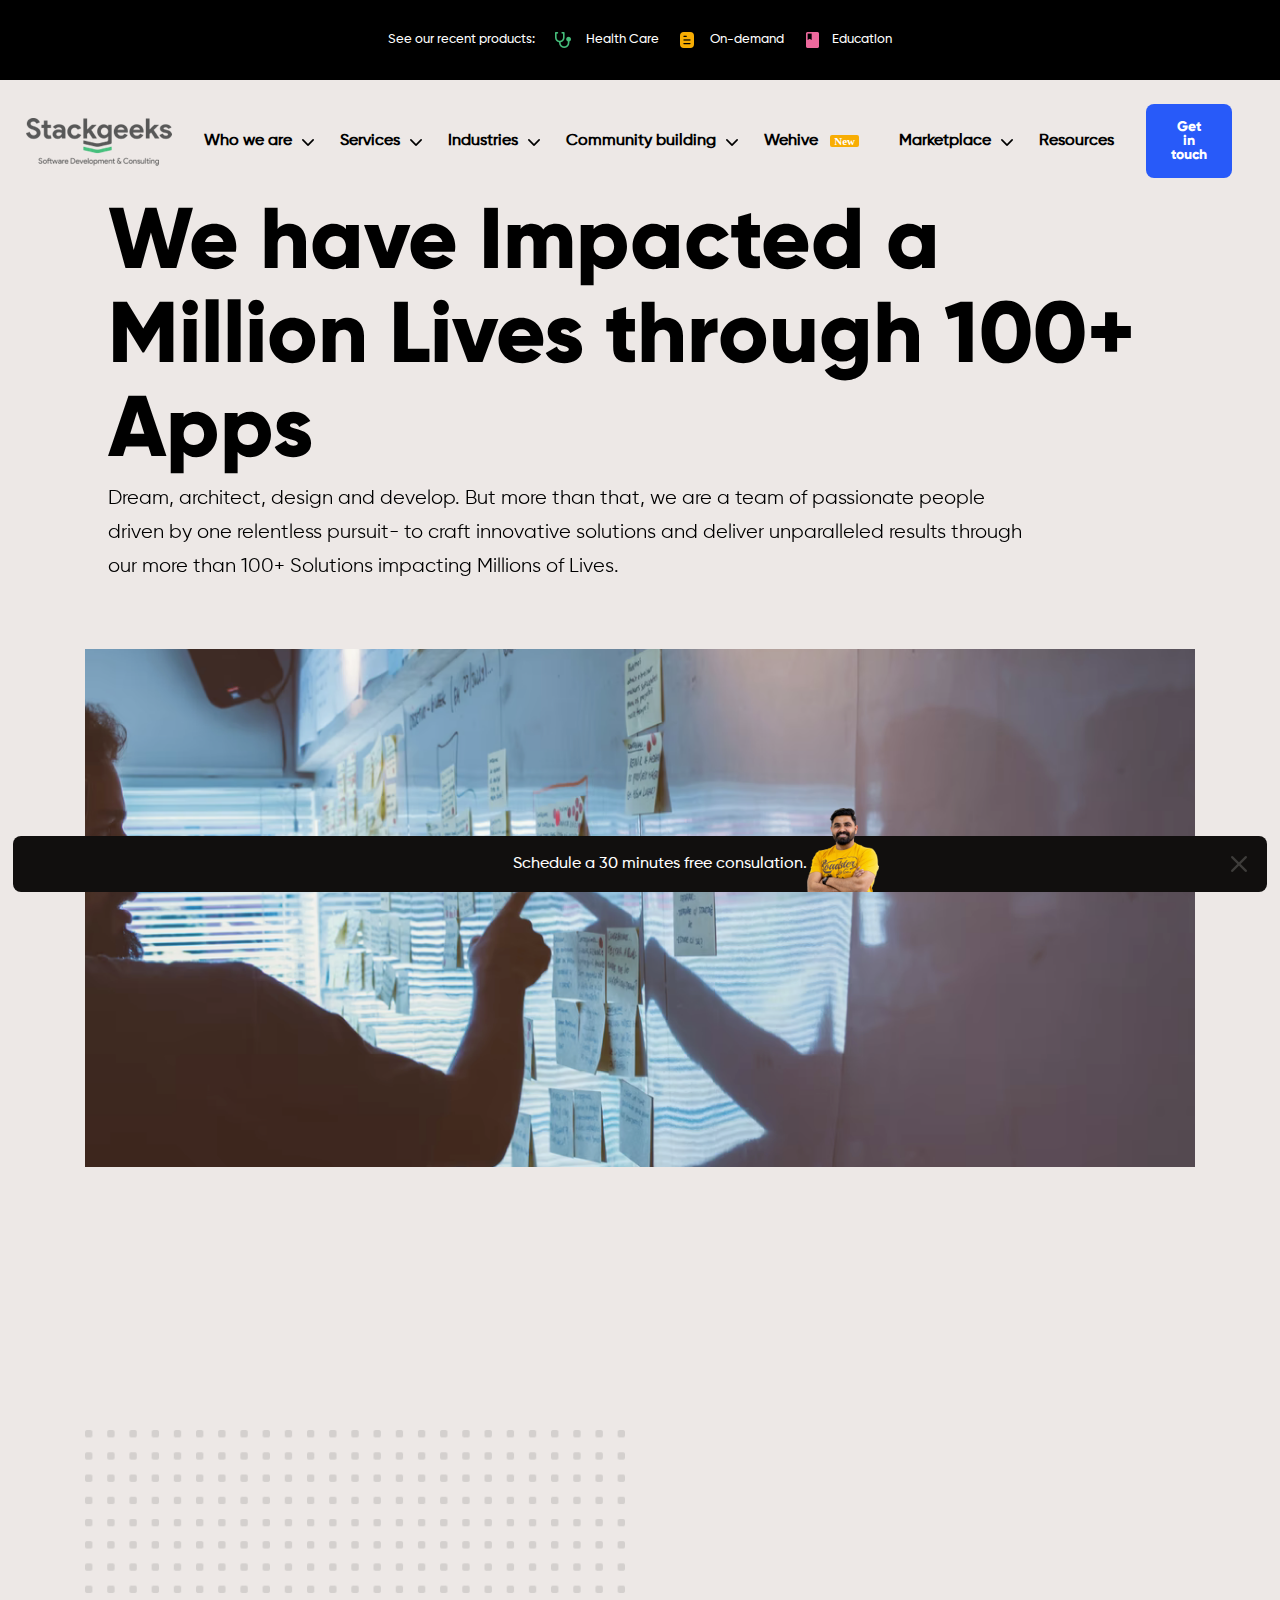
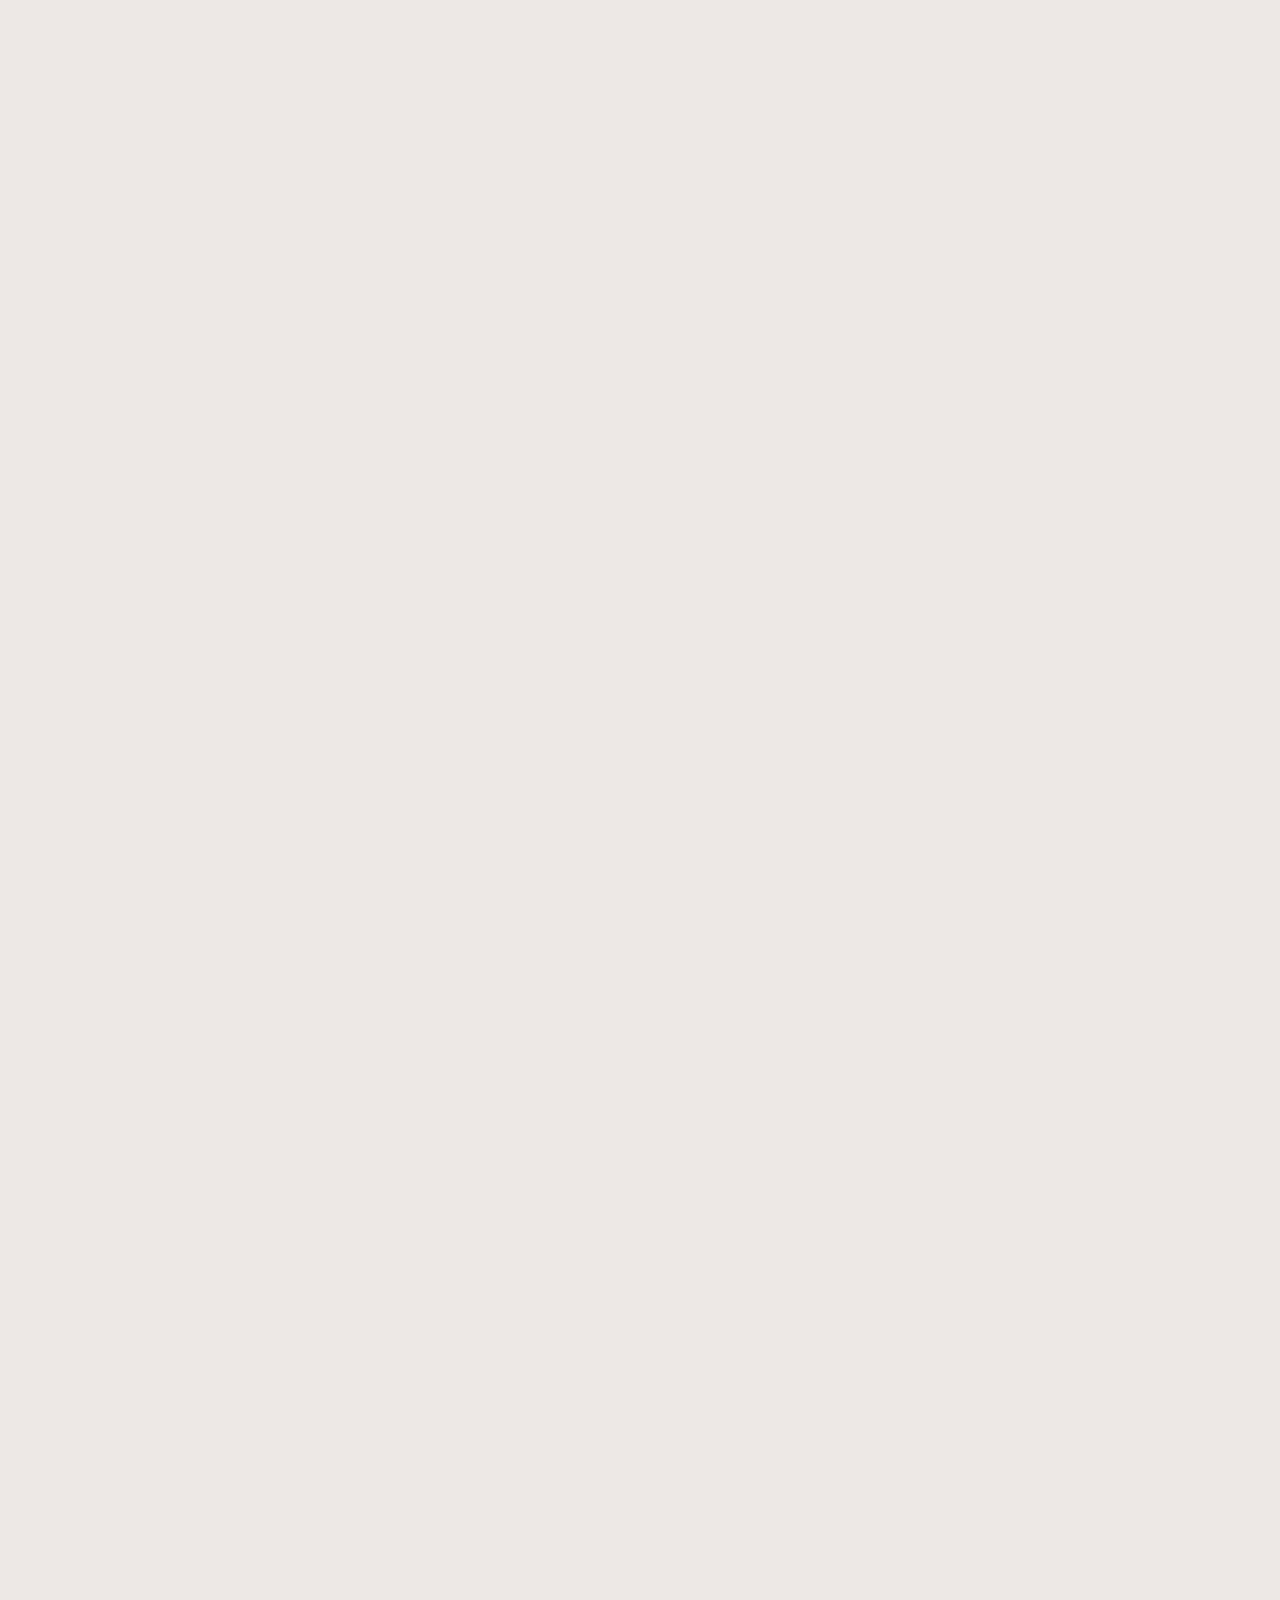
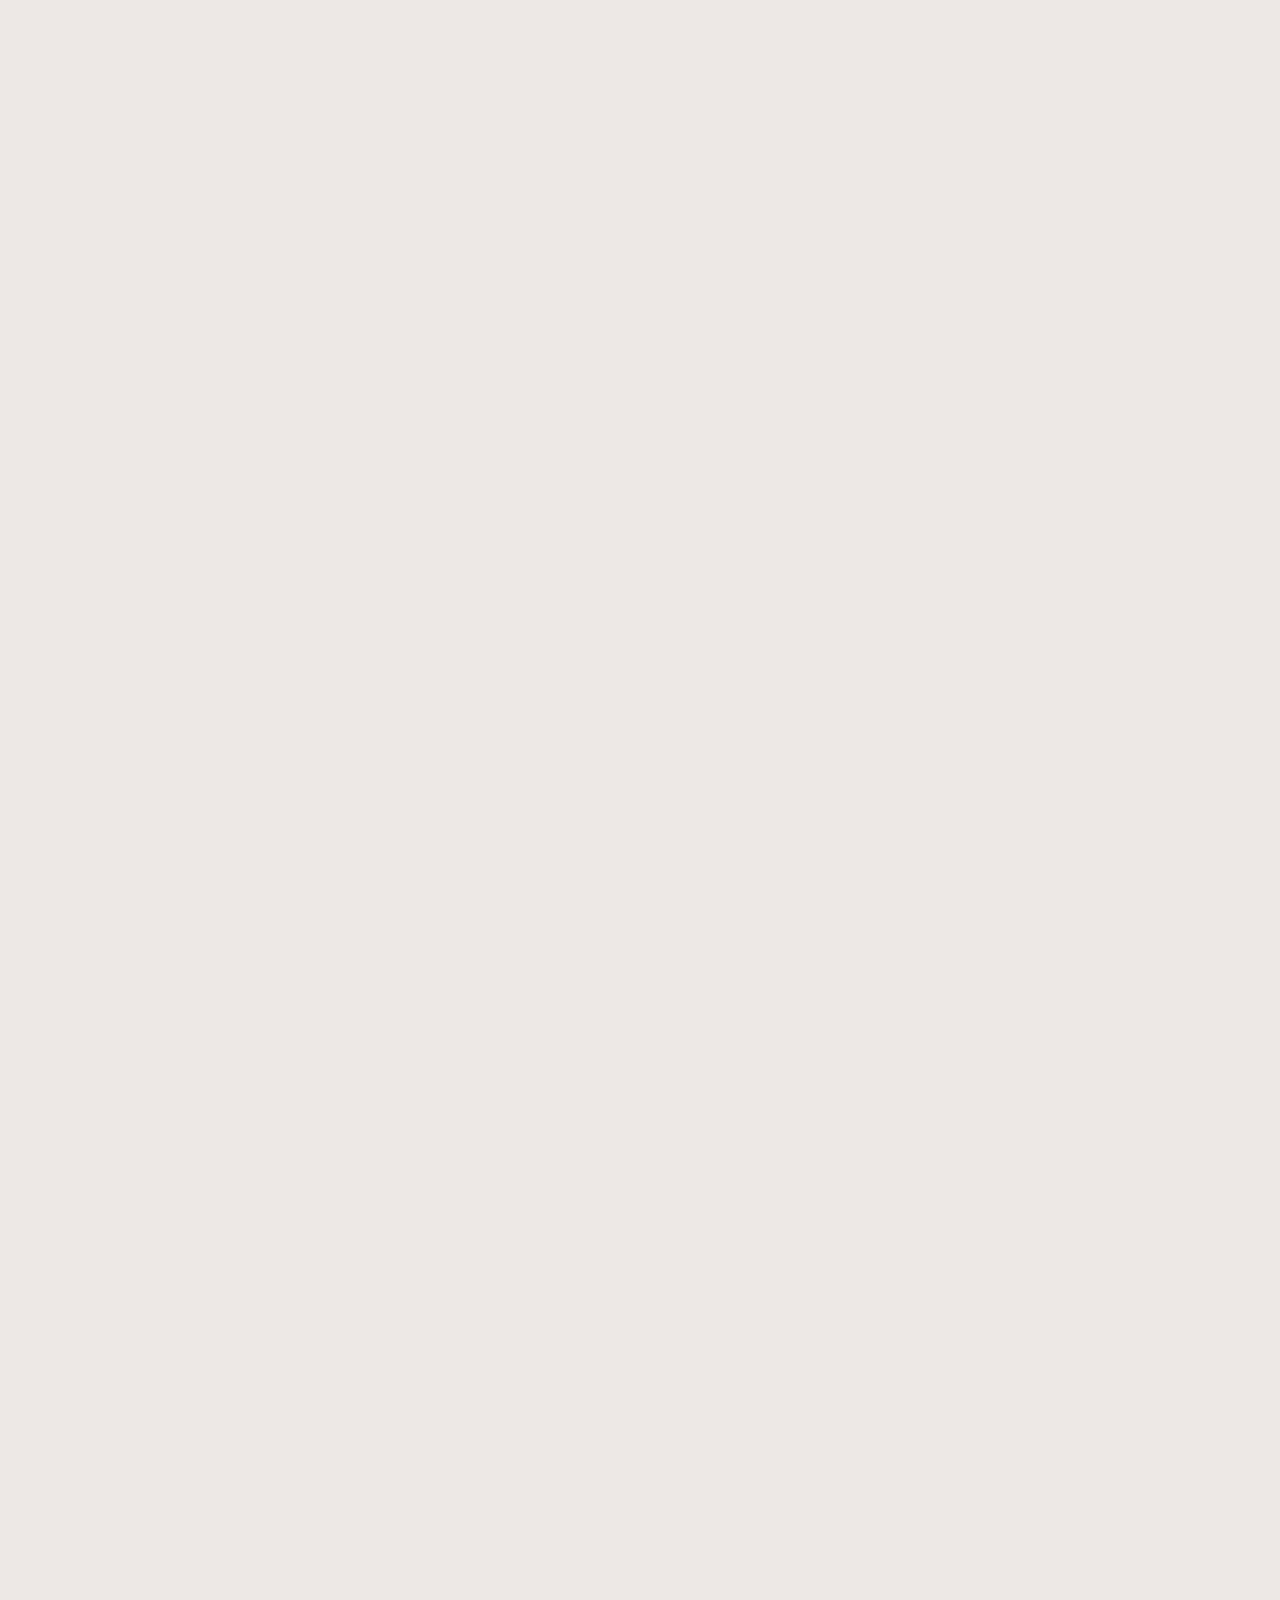
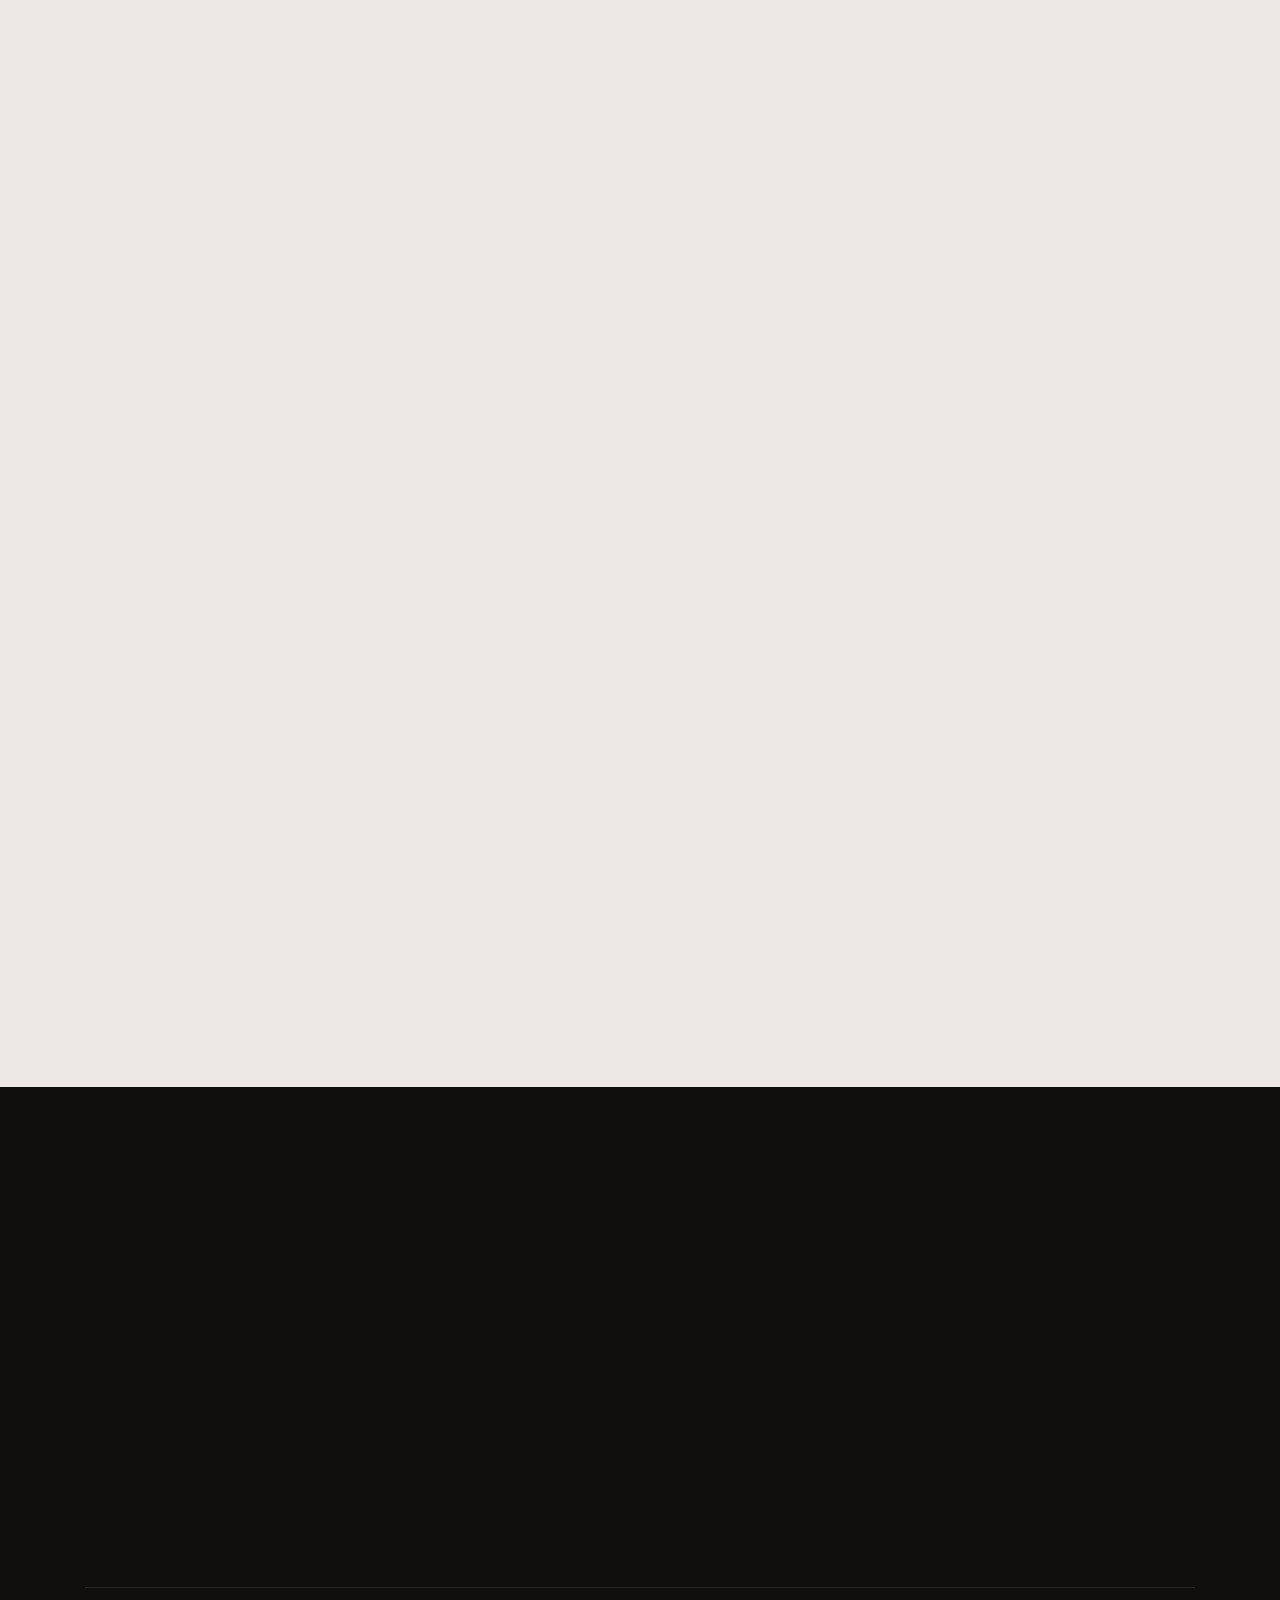
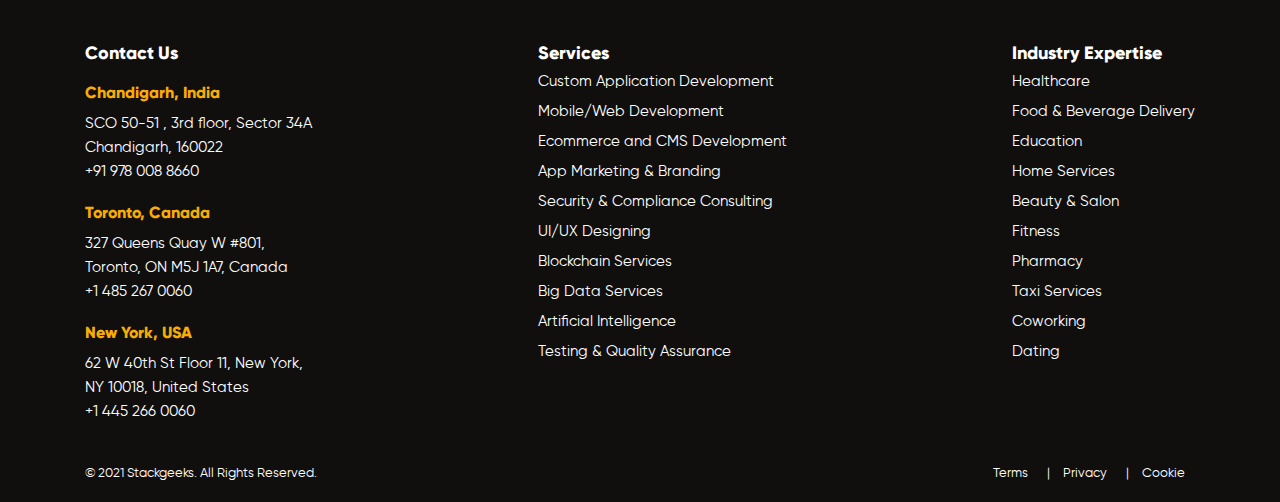
==== commit 3537357c: "my changes" ====
--- a/index.html
+++ b/index.html
@@ -108,18 +108,22 @@
   <section class="first-section">
     <div class="container">
       <div class="row">
-        <div class="col-md-6">
-          <h2 class="main-title">
-           <span data-aos="fade-up" data-aos-duration="2000">
+        <div class="col-md-12">
+          <!-- <h2 class="main-title">
+           <span data-aos="fade-up" data-aos-duration="3000">
             Trusted By more 
-           </span> <br class="d-lg-none d-block" /> <span data-aos="fade-up" data-aos-duration="2500">than</span> <span class="underline"data-aos="fade-up" data-aos-duration="2500"> 250 Global</span><br class="d-lg-none d-block" /> <span data-aos="fade-up" data-aos-duration="3000">Enterprises</span>
+           </span> <br class="d-lg-none d-block" /> <span data-aos="fade-up" data-aos-duration="3000">than</span> <span class="underline"data-aos="fade-up" data-aos-duration="3000"> 250 Global</span><br class="d-lg-none d-block" /> <span data-aos="fade-up" data-aos-duration="3000">Enterprises</span>
+          </h2> -->
+
+          <h2 class="main-title" data-aos="fade-up" data-aos-duration="900">
+            We have Impacted a Million Lives through <span class="underline">100+ Apps</span>
           </h2>
-        </div>
-        <div class="col-md-6">
-          <div class="left-parnt">
-            <p class="main-para" data-aos="fade-up"  data-aos-duration="3000">
-              Sustain your digital transformation for the long run with portable, measurable and agile software that
-              drives more visitors, enables utmost efficiency and boosts ROI.
+
+        </div>
+        <div class="col-md-10">
+          <div >
+            <p class="main-para" data-aos="fade-up"  data-aos-duration="1000">
+              Dream, architect, design and develop. But more than that, we are a team of passionate people driven by one relentless pursuit- to craft innovative solutions and deliver unparalleled results through our more than 100+ Solutions impacting Millions of Lives. 
             </p>
           </div>
         </div>
@@ -131,12 +135,12 @@
 
   <section class="secend-section">
     <div class="container">
-      <div class="secton-parant" data-aos="fade-up"  data-aos-duration="3000">
+      <div class="secton-parant" data-aos="fade-up"  data-aos-duration="1000">
         <img src="./assets/img/banner_image.png" alt="">
         <div class="row">
           <div class="col-md-6 ">
             <div class="background grwe">
-              <div class="first-card " data-aos="fade-up"  data-aos-duration="3000">
+              <div class="first-card " data-aos="fade-up"  data-aos-duration="1000">
                 <p class="main-para next-para"> A PEOPLE-FIRST APPROACH</p>
                 <p class="main-para font-para"> We Are A Leading Mobile App Design Company, Spreading Awesomeness.</p>
               </div>
@@ -145,17 +149,17 @@
           </div>
           <div class="col-md-6">
             <div class="pl-lg-3">
-              <p class="main-para err" style="font-size: 18px; line-height: 28px;" data-aos="fade-up"  data-aos-duration="3500">
+              <p class="main-para err" style="font-size: 18px; line-height: 28px;" data-aos="fade-up"  data-aos-duration="1500">
                 User experience is the value that the end-user gets while using your product. It all depends on
                 enhancing customer satisfaction by improving the usability, accessibility, and pleasure when a user
                 interacts with your product.
               </p>
-              <p class="main-para err py-3" style="font-size: 18px; line-height: 28px;" data-aos="fade-up"  data-aos-duration="3500">
+              <p class="main-para err py-3" style="font-size: 18px; line-height: 28px;" data-aos="fade-up"  data-aos-duration="1500">
                 A well-designed user interface not only presents your product effectively but boosts the customers’
                 confidence in your brand. Customers come to you whenever they require related products or services. It
                 builds customer satisfaction and trust in return.
               </p>
-              <button class="btn main-btn mt-4" data-aos="fade-up"  data-aos-duration="3500">Read More</button>
+              <button class="btn main-btn mt-4" data-aos="fade-up"  data-aos-duration="1500">Read More</button>
             </div>
           </div>
         </div>
@@ -167,32 +171,32 @@
   <section class="thared-section ">
     <div class="container">
       <div class="text-center">
-        <div class="ksvj" data-aos="fade-up"  data-aos-duration="3500">
+        <div class="ksvj" data-aos="fade-up"  data-aos-duration="1500">
           <h2 class="main-title">
             We Deliver Digital <br class="d-md-block d-none" /> Experiences by <br class="d-md-block d-none" /> Design.
           </h2>
         </div>
       </div>
-      <div class="row mt-lg-5 mt-4" data-aos="fade-up"  data-aos-duration="3500">
+      <div class="row mt-lg-5 mt-4" data-aos="fade-up"  data-aos-duration="1500">
         <div class="col-md-6 ">
           <div class="background fleek">
-             <img src="./assets/img/ic_fleek.png"  class="d-md-none d-block sdfsd"  alt="" data-aos="fade-up"  data-aos-duration="3500">
-          </div>
-        </div>
-        <div class="col-md-6 mt-lg-0 mt-4" data-aos="fade-up"  data-aos-duration="3000">
+             <img src="./assets/img/ic_fleek.png"  class="d-md-none d-block sdfsd"  alt="" data-aos="fade-up"  data-aos-duration="1500">
+          </div>
+        </div>
+        <div class="col-md-6 mt-lg-0 mt-4" data-aos="fade-up"  data-aos-duration="1000">
           <div class="pl-lg-3 ">
             <p class="main-para next-para xcfd"> <img src="./assets/img/fleek_logo.png" alt=""> Fleek</p>
-            <p class="main-para" style="font-size: 18px; line-height: 28px;"data-aos="fade-up"  data-aos-duration="3500">
+            <p class="main-para" style="font-size: 18px; line-height: 28px;"data-aos="fade-up"  data-aos-duration="1500">
               User experience is the value that the end-user gets while using your product. It all depends on enhancing
               customer satisfaction by improving the usability, accessibility, and pleasure when a user interacts with
               your product.
             </p>
-            <p class="main-para py-3" style="font-size: 18px; line-height: 28px;" data-aos="fade-up"  data-aos-duration="3500">
+            <p class="main-para py-3" style="font-size: 18px; line-height: 28px;" data-aos="fade-up"  data-aos-duration="1500">
               A well-designed user interface not only presents your product effectively but boosts the customers’
               confidence in your brand. Customers come to you whenever they require related products or services. It
               builds customer satisfaction and trust in return.
             </p>
-            <button class="btn main-btn mt-4" data-aos="fade-up"  data-aos-duration="3500">Read the Success Story</button>
+            <button class="btn main-btn mt-4" data-aos="fade-up"  data-aos-duration="1500">Read the Success Story</button>
           </div>
         </div>
       </div>
@@ -200,25 +204,25 @@
   </section>
 
   <!-- section-3 end  -->
-  <section class="thared-section" data-aos="fade-up"  data-aos-duration="3500">
+  <section class="thared-section" data-aos="fade-up"  data-aos-duration="1500">
     <div class="container">
       <div class="background profit">
         <div class="row">
-          <div class="d-md-none col-12 " data-aos="fade-up"  data-aos-duration="3500">
+          <div class="d-md-none col-12 " data-aos="fade-up"  data-aos-duration="1500">
                 <img  class="d-md-none d-block sdfsd" src="./assets/img/perifit_banner.png" alt="">
           </div>
           <div class="col-md-6">
             <div class="pink-box">
               <div class="justify-content">
-                <p class="main-para next-para xcfd " data-aos="fade-up"  data-aos-duration="3500"> Perifit</p>
-                <img data-aos="fade-up"  data-aos-duration="3500" src="./assets/img/ic_perifit.png" alt="">
-              </div>
-              <p class="main-para " data-aos="fade-up"  data-aos-duration="3500" style="font-size: 18px; line-height: 28px;">Perifit is a revolutionary solution for
+                <p class="main-para next-para xcfd " data-aos="fade-up"  data-aos-duration="1500"> Perifit</p>
+                <img data-aos="fade-up"  data-aos-duration="1500" src="./assets/img/ic_perifit.png" alt="">
+              </div>
+              <p class="main-para " data-aos="fade-up"  data-aos-duration="1500" style="font-size: 18px; line-height: 28px;">Perifit is a revolutionary solution for
                 a perfect Kegel workout. Part app, part exerciser, Perifit gives your kegel exercises a modern upgrade
                 using exciting gamified technology. Developed with top pelvic floor experts for people at every stage of
                 life, fun video games work together with six unique kegel exercise programs to help you achieve your
                 goals. Visualize your contractions in action, challenge yourself to level up, and stay motivated.</p>
-              <button data-aos="fade-up"  data-aos-duration="3500" class="btn main-btn mt-lg-4 mt-3">Read the Success Story</button>
+              <button data-aos="fade-up"  data-aos-duration="1500" class="btn main-btn mt-lg-4 mt-3">Read the Success Story</button>
             </div>
           </div>
         </div>
@@ -227,28 +231,28 @@
   </section>
 
   <!-- fourth end  -->
-  <section class="thared-section" data-aos="fade-up"  data-aos-duration="3500">
-    <div class="container">
-      <div class="background Societi" data-aos="fade-up"  data-aos-duration="3500">
+  <section class="thared-section" data-aos="fade-up"  data-aos-duration="1500">
+    <div class="container">
+      <div class="background Societi" data-aos="fade-up"  data-aos-duration="1500">
         <div class="row">
           <div class="d-md-none col-12 ">
-            <img  class="d-md-none d-block sdfsd" data-aos="fade-up"  data-aos-duration="3500" src="./assets/img/societi_banner.png" alt="">
+            <img  class="d-md-none d-block sdfsd" data-aos="fade-up"  data-aos-duration="1500" src="./assets/img/societi_banner.png" alt="">
           </div>
           <div class="col-md-6">
-            <div class="pink-box" data-aos="fade-up"  data-aos-duration="3500">
+            <div class="pink-box" data-aos="fade-up"  data-aos-duration="1500">
               <div class="justify-content">
-                <p class="main-para next-para xcfd" data-aos="fade-up"  data-aos-duration="3500"> Societi</p>
-                <img src="./assets/img/societi_logo.png" data-aos="fade-up"  data-aos-duration="3500" alt="">
-              </div>
-              <p class="main-para " style="font-size: 18px; line-height: 28px;" data-aos="fade-up"  data-aos-duration="3500">
+                <p class="main-para next-para xcfd" data-aos="fade-up"  data-aos-duration="1500"> Societi</p>
+                <img src="./assets/img/societi_logo.png" data-aos="fade-up"  data-aos-duration="1500" alt="">
+              </div>
+              <p class="main-para " style="font-size: 18px; line-height: 28px;" data-aos="fade-up"  data-aos-duration="1500">
                 Watch. Play. Win! Societi is a 24-hour trivia gaming app where you can win real cash prizes for
                 predicting the outcomes of your favorite TV shows.
               </p>
-              <p class="main-para mt-4" style="font-size: 18px; line-height: 28px;" data-aos="fade-up"  data-aos-duration="3500">
+              <p class="main-para mt-4" style="font-size: 18px; line-height: 28px;" data-aos="fade-up"  data-aos-duration="1500">
                 Watch. Play. Win! Societi is a 24-hour trivia gaming app where you can win real cash prizes for
                 predicting the outcomes of your favorite TV shows.
               </p>
-              <button class="btn main-btn mt-lg-4 mt-3" data-aos="fade-up"  data-aos-duration="3500">Read the Success Story</button>
+              <button class="btn main-btn mt-lg-4 mt-3" data-aos="fade-up"  data-aos-duration="1500">Read the Success Story</button>
             </div>
           </div>
         </div>
@@ -257,31 +261,31 @@
   </section>
 
   <!-- fifth section -->
-  <section class="thared-section" data-aos="fade-up"  data-aos-duration="3500">
+  <section class="thared-section" data-aos="fade-up"  data-aos-duration="1500">
     <div class="container">
       <div class="bottom-parant mb-4">
         <div class="row">
           <div class="col-sm-10">
-            <h2 class="main-title" data-aos="fade-up"  data-aos-duration="3500">
+            <h2 class="main-title" data-aos="fade-up"  data-aos-duration="1500">
               We help your business thrive with transformative software development.
             </h2>
           </div>
         </div>
         <div class="botot-dnf mt-4">
           <div class="w-md-75 w-100">
-            <p class="main-para " data-aos="fade-up"  data-aos-duration="3500" style="font-size: 18px; line-height: 28px;">
+            <p class="main-para " data-aos="fade-up"  data-aos-duration="1500" style="font-size: 18px; line-height: 28px;">
               Technology is our craft. Having 15 years of experience and our own successful consumer products help us
               truly understand our clients’ needs and how we can add the most value by providing expertise in the form
               of mobile design and tech teams.
             </p>
-            <p class="main-para mt-4" data-aos="fade-up"  data-aos-duration="3500" style="font-size: 18px; line-height: 28px;">
+            <p class="main-para mt-4" data-aos="fade-up"  data-aos-duration="1500" style="font-size: 18px; line-height: 28px;">
               For this very reason businesses of all shapes, sizes, and backgrounds trust us in guiding them through
               every stage of their product development.
             </p>
           </div>
         </div>
       </div>
-      <div class="owl-carousel owl-theme" data-aos="fade-up"  data-aos-duration="3500">
+      <div class="owl-carousel owl-theme" data-aos="fade-up"  data-aos-duration="1500">
         <div class="item"><img src="./assets/img/logo_1.png" class="img-fluid" alt=""></div>
         <div class="item"> <img src="./assets/img/logo_2.png" class="img-fluid" alt=""></div>
         <div class="item"><img src="./assets/img/logo_3.png" class="img-fluid" alt=""></div>
@@ -294,22 +298,22 @@
   </section>
 
   <!-- fifth section end -->
-  <section class="thared-section " data-aos="fade-up"  data-aos-duration="3500">
-    <div class="container">
-      <div class="main-sjdfh" data-aos="fade-up"  data-aos-duration="3500">
+  <section class="thared-section " data-aos="fade-up"  data-aos-duration="1500">
+    <div class="container">
+      <div class="main-sjdfh" data-aos="fade-up"  data-aos-duration="1500">
         <div class="text-center">
           <p class="sdlfjk">Our key figures.</p>
         </div>
-        <div class="main-fifit" data-aos="fade-up"  data-aos-duration="3500">
+        <div class="main-fifit" data-aos="fade-up"  data-aos-duration="1500">
           <div class="sklfdjkh">
             <h2>5000+</h2>
             <p>Global/Satisfied Customers</p>
           </div>
-          <div class="sklfdjkh fjgkdf " data-aos="fade-up"  data-aos-duration="3500">
-            <h2>20000+</h2>
+          <div class="sklfdjkh fjgkdf " data-aos="fade-up"  data-aos-duration="1500">
+            <h2>10000+</h2>
             <p>Custom Apps Developed</p>
           </div>
-          <div class="sklfdjkh" data-aos="fade-up"  data-aos-duration="3500">
+          <div class="sklfdjkh" data-aos="fade-up"  data-aos-duration="1500">
             <h2>20+</h2>
             <p>Industries Served</p>
           </div>
@@ -323,10 +327,10 @@
 
   <!-- sisth section end  -->
 
-  <section class="mt-4" data-aos="fade-up"  data-aos-duration="3500">
+  <section class="mt-4" data-aos="fade-up"  data-aos-duration="1500">
     <div class="container">
       <div class="ksvj">
-        <h2 class="main-title" data-aos="fade-up"  data-aos-duration="3500">
+        <h2 class="main-title" data-aos="fade-up"  data-aos-duration="1500">
           Trusted by the World’s <br class="d-md-block d-none" /> Leading Startups and <br class="d-md-block d-none" />
           Enterprises.
         </h2>
@@ -346,9 +350,9 @@
                 <div class="row">
                   <div class="col-sm-12">
                     <div class="postion">
-                      <p> <img src="./assets/img/ic_quote_1.png" alt=""> <br class="d-md-none d-block"> Stackgeeks is our Outsourcing partner.
+                      <p> <img src="./assets/img/ic_quote_1.png" alt=""> <br > Stackgeeks is our Outsourcing partner.
                         They really focus on customers and understand their business objectives.
-                        We worked with them for over 5 years and they have really done an outstanding job for us. <br class="d-md-none d-block">
+                        We worked with them for over 5 years and they have really done an outstanding job for us. <br >
                          <span><img src="./assets/img/ic_quote_2.png" /> </span> 
                       </p>
                       <h5>William Garrett</h5>
@@ -365,9 +369,9 @@
                 <div class="row">
                   <div class="col-sm-12">
                     <div class="postion">
-                      <p> <img src="./assets/img/ic_quote_1.png" alt=""> <br class="d-md-none d-block"> Stackgeeks is our Outsourcing partner.
+                      <p> <img src="./assets/img/ic_quote_1.png" alt=""> <br > Stackgeeks is our Outsourcing partner.
                         They really focus on customers and understand their business objectives.
-                        We worked with them for over 5 years and they have really done an outstanding job for us. <br class="d-md-none d-block">
+                        We worked with them for over 5 years and they have really done an outstanding job for us. <br >
                         <span><img src="./assets/img/ic_quote_2.png" /> </span> 
                       </p>
                       <h5>William Garrett</h5>
@@ -384,9 +388,9 @@
                 <div class="row">
                   <div class="col-sm-12">
                     <div class="postion">
-                      <p> <img src="./assets/img/ic_quote_1.png" alt="">  <br class="d-md-none d-block">Stackgeeks is our Outsourcing partner.
+                      <p> <img src="./assets/img/ic_quote_1.png" alt="">  <br >Stackgeeks is our Outsourcing partner.
                         They really focus on customers and understand their business objectives.
-                        We worked with them for over 5 years and they have really done an outstanding job for us. <br class="d-md-none d-block">
+                        We worked with them for over 5 years and they have really done an outstanding job for us. <br >
                         <span><img src="./assets/img/ic_quote_2.png" /> </span> 
                       </p>
                       <h5>William Garrett</h5>
@@ -415,7 +419,7 @@
   </section>
 
   <!-- last-section -->
-  <section class="last-section" data-aos="fade-up"  data-aos-duration="3500">
+  <section class="last-section" data-aos="fade-up"  data-aos-duration="1500">
     <div class="container">
       <div class="text-center">
         <h2 class="bottom-title">Client Case Study</h2>
@@ -423,7 +427,7 @@
       <!-- Topic Cards -->
       <div id="cards_landscape_wrap-2">
         <div class="row">
-          <div class="col-xs-12 col-sm-6 col-md-4 mb-3" data-aos="fade-up"  data-aos-duration="3500">
+          <div class="col-xs-12 col-sm-6 col-md-4 mb-3" data-aos="fade-up"  data-aos-duration="1500">
             <div class="card-flyer">
               <div class="text-box">
                 <div class="image-box">
@@ -443,7 +447,7 @@
               </div>
             </div>
           </div>
-          <div class="col-xs-12 col-sm-6 col-md-4 mb-3" data-aos="fade-up"  data-aos-duration="3500">
+          <div class="col-xs-12 col-sm-6 col-md-4 mb-3" data-aos="fade-up"  data-aos-duration="1500">
             <div class="card-flyer">
               <div class="text-box">
                 <div class="image-box">
@@ -464,7 +468,7 @@
               </div>
             </div>
           </div>
-          <div class="col-xs-12 col-sm-6 col-md-4 mb-3" data-aos="fade-up"  data-aos-duration="3500">
+          <div class="col-xs-12 col-sm-6 col-md-4 mb-3" data-aos="fade-up"  data-aos-duration="1500">
             <div class="card-flyer">
               <div class="text-box">
                 <div class="image-box">
@@ -623,9 +627,9 @@
   }
 
   AOS.init({
-  offset: 200,
-  duration: 2000,
-  easing: 'ease',
+  offset: 100,
+  duration: 1000,
+  easing: 'liner',
 });
   
 </script>
--- a/assets/css/style.css
+++ b/assets/css/style.css
@@ -202,17 +202,23 @@
   padding: 15px 24px;
 }
 
+.tester_new .carousel-item p span {
+  display: block;
+  text-align: end;
+}
+
 /* first section */
 h2.main-title {
   color: #000000;
   font-family: Gilroy-Bold;
-  font-size: 70px;
+  font-size: 86px;
   letter-spacing: 0;
   line-height: 94px;
 }
 
 .underline {
   position: relative;
+  z-index: 111;
 }
 
 .underline::after {
@@ -221,8 +227,9 @@
   background: #f8ad03;
   width: 100%;
   height: 8px;
-  left: 0;
-  bottom: 0;
+  z-index: -200;
+  left: 0px;
+  bottom: 8px;
 }
 section.first-section {
   padding: 46px 0 65px;
@@ -273,10 +280,12 @@
 p.main-para.next-para {
   font-family: Gilroy-Bold;
   font-size: 20px;
-  letter-spacing: 0;
+  margin-top: 0px;
+  letter-spacing: 0;
+  margin-bottom: 20px;
   padding-bottom: 16px;
   line-height: 34px;
-  margin-bottom: 20px;
+ 
   position: relative;
 }
 p.main-para.next-para::after {
@@ -336,7 +345,7 @@
 .justify-content{
   display: flex;
   justify-content: space-between;
-  align-items: center;
+  align-items: flex-start;
 }
 .botot-dnf.mt-4 {
   display: flex;
--- a/assets/css/responsive.css
+++ b/assets/css/responsive.css
@@ -18,7 +18,7 @@
 }
 @media screen and (max-width: 1599px) and (min-width:1350px){
   section.first-section {
-    padding: 14% 0 65px 0;
+    padding: 14% 0 40px 0;
    }
    .container {
     max-width: 90%;
@@ -192,6 +192,31 @@
   display: none;
 }
 
+nav .nav-list .nav-link img {
+  position: absolute;
+  right: -8px;
+  top: 29px;
+  transition: transform 0.3s;
+}
+li.nav-link {
+  display: flex;
+  flex-direction: column;
+}
+nav .nav-list .nav-link .nav-drop {
+  top: 11px;
+  /* box-shadow: unset; */
+  width: 100%;
+  margin-left: 0;
+  opacity: 0;
+  visibility: hidden;
+}
+ul.nav-drop {
+  display: none !important;
+}
+
+li.nav-link:hover ul.nav-drop{
+   display: block !important;
+}
 
 }
 
@@ -302,7 +327,7 @@
     h2.main-title {
       color: #000000;
       font-family: Gilroy-Bold;
-      font-size: 40px;
+      font-size: 32px;
       letter-spacing: 0;
       line-height: 48px;
     }
@@ -492,16 +517,39 @@
   section.first-section {
     padding: 30% 0 24px 0;
    }
+
+   section.bottom-section {
+    padding: 24px 0 20%;
+    background: #110f0e;
+}
+section.info-section {
+  border-radius: 0 0 40px 40px;
+  background-color: #110F0E;
+  color: #fff;
+  position: fixed;
+  bottom: 0;
+  padding: 19px;
+  margin: 0 1%;
+  width: 98%;
+  margin-bottom: -2px;
+  z-index: 11111;
+}
   }
 
   @media (max-width: 481px){
    
 
     li.link_name {
-      font-size: 13px;
+      font-size: 12px;
       position: relative;
       text-align: initial;
   }
+  section.last-section {
+    margin-top: 64%;
+}
+section.first-section {
+  padding: 40% 0 24px 0;
+}
 
   }
 
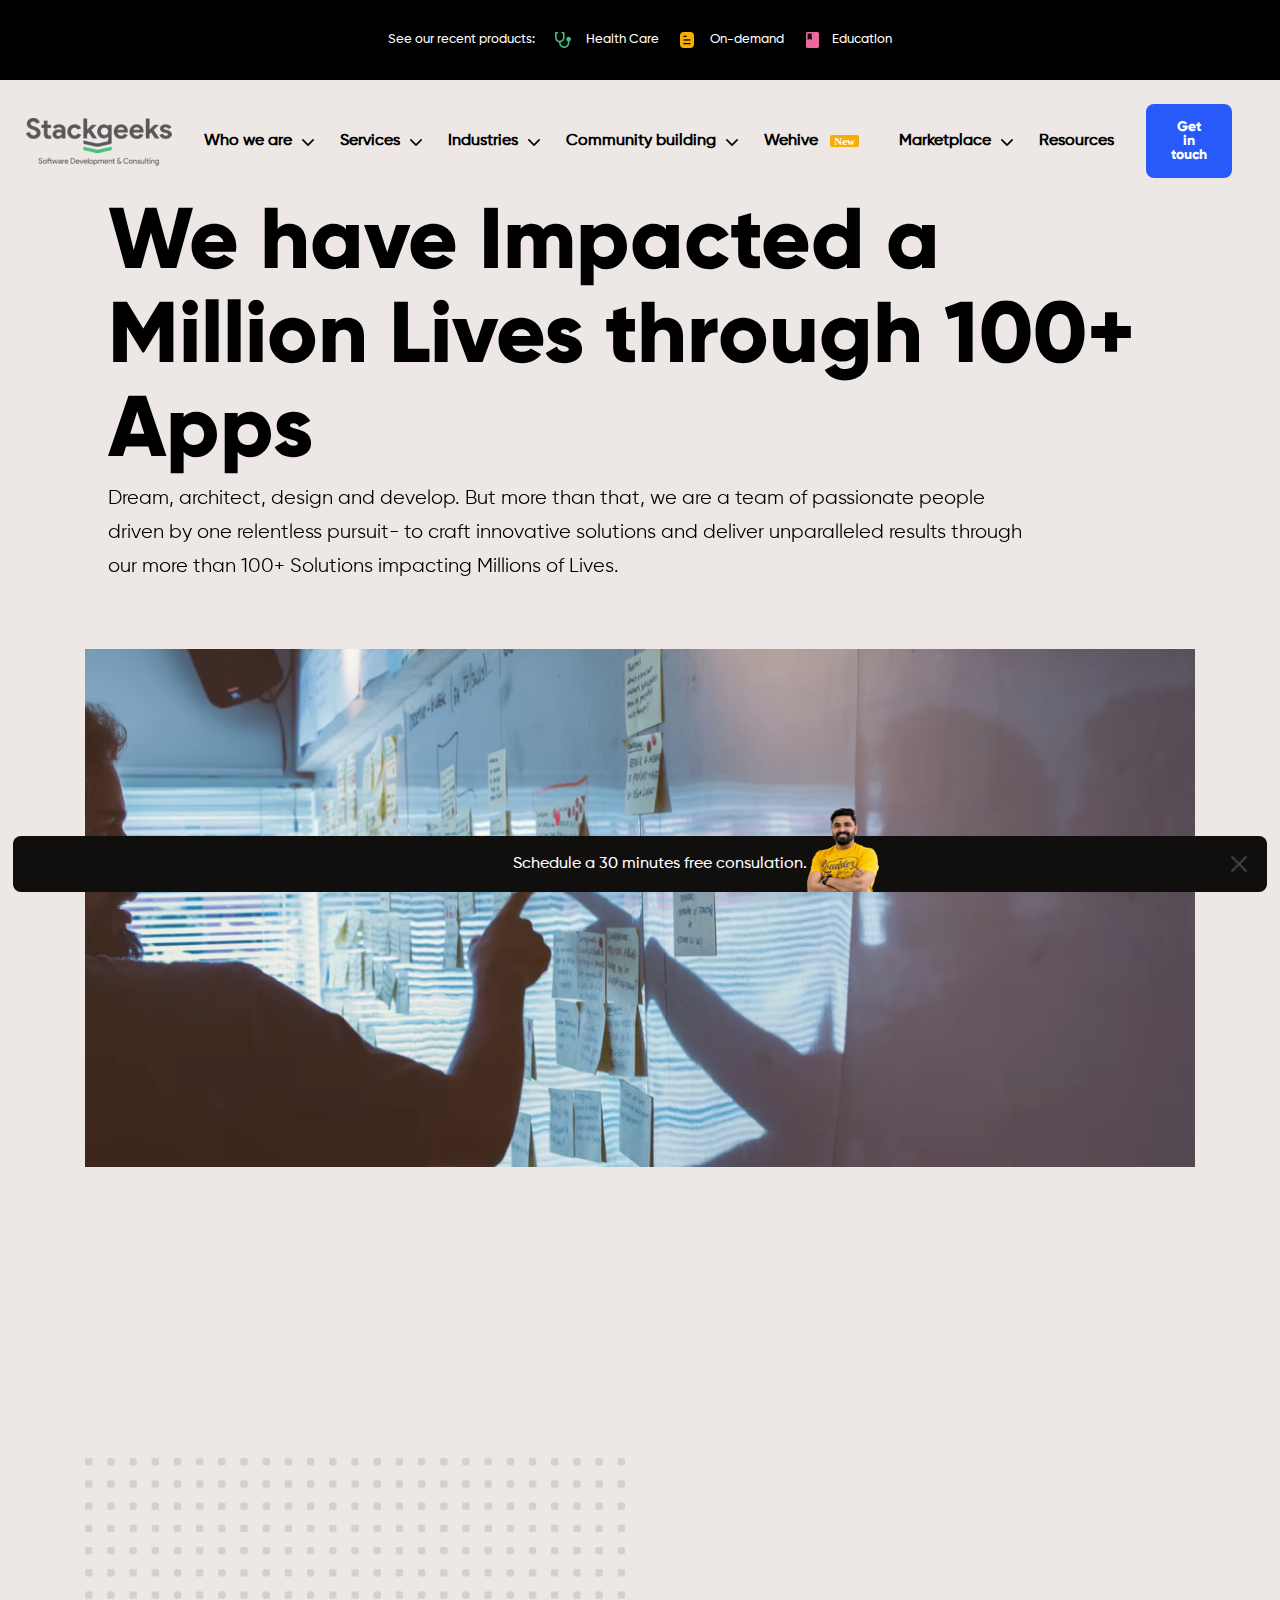
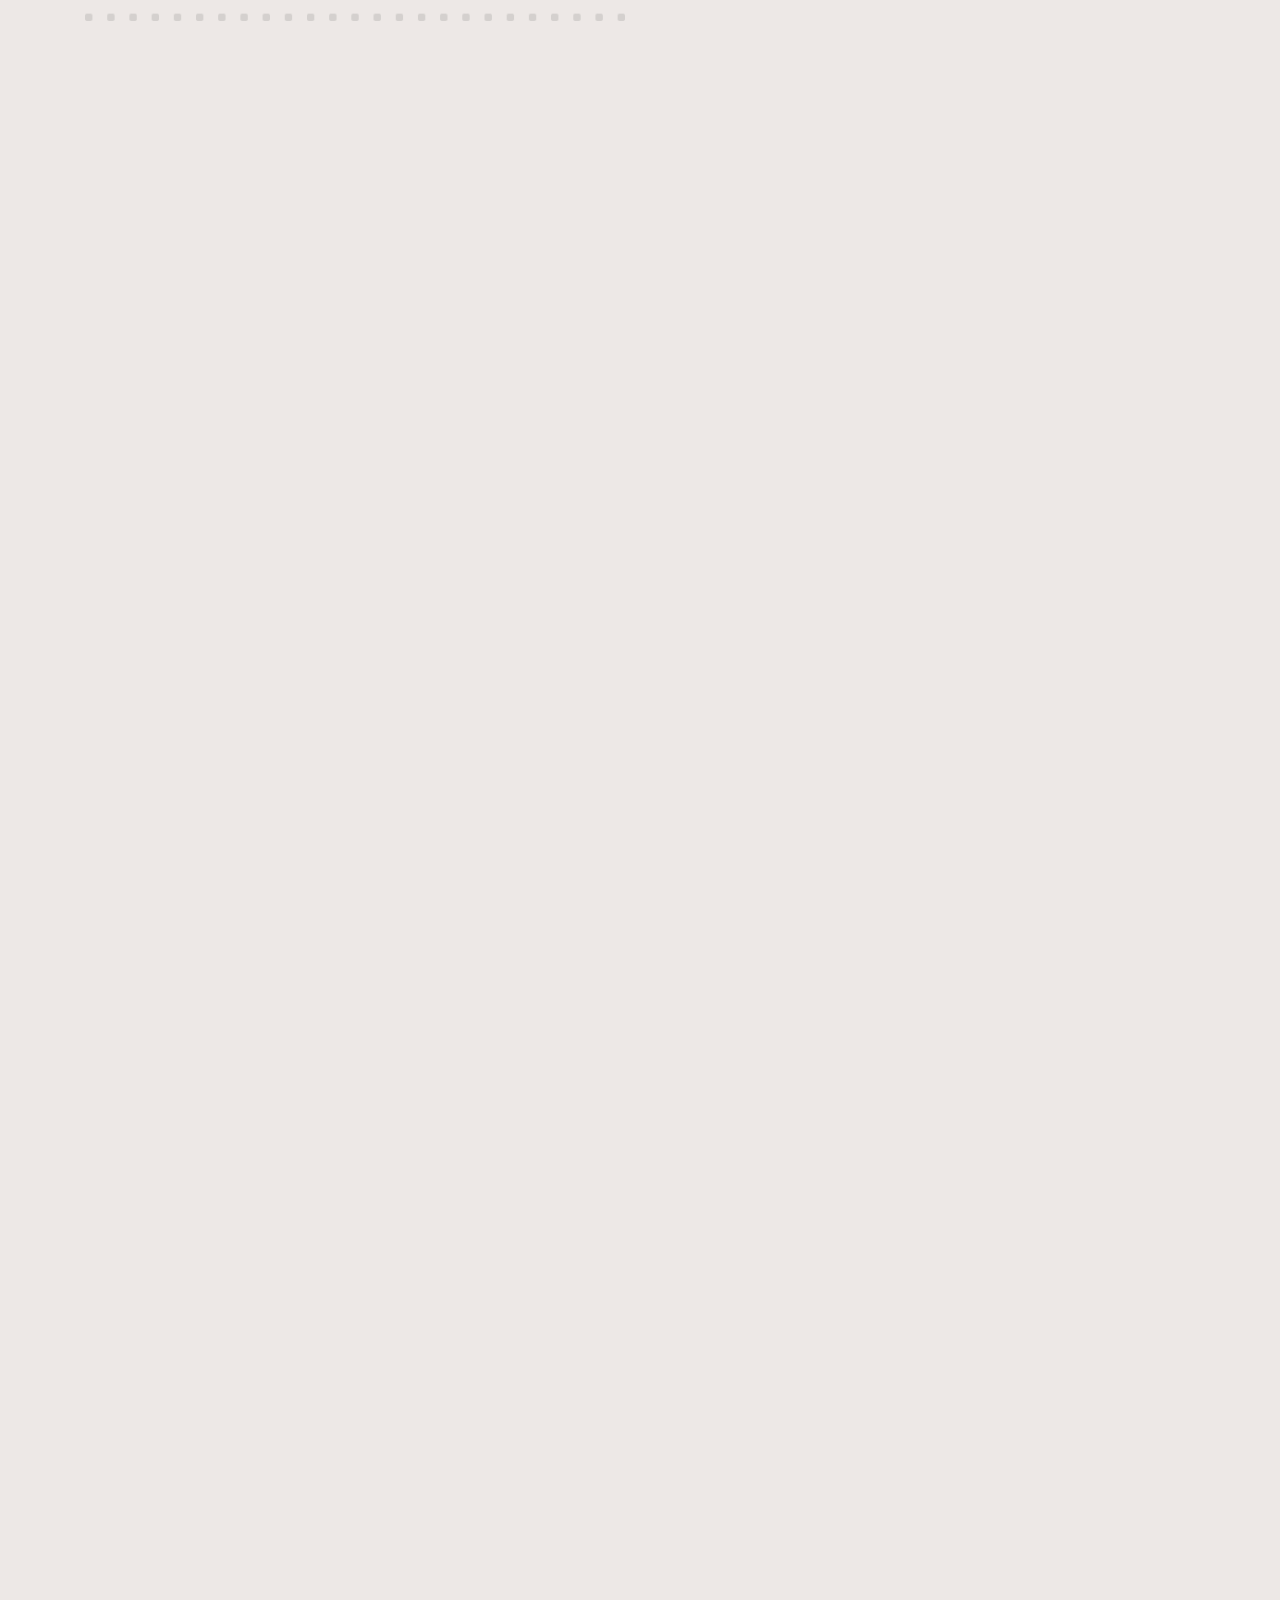
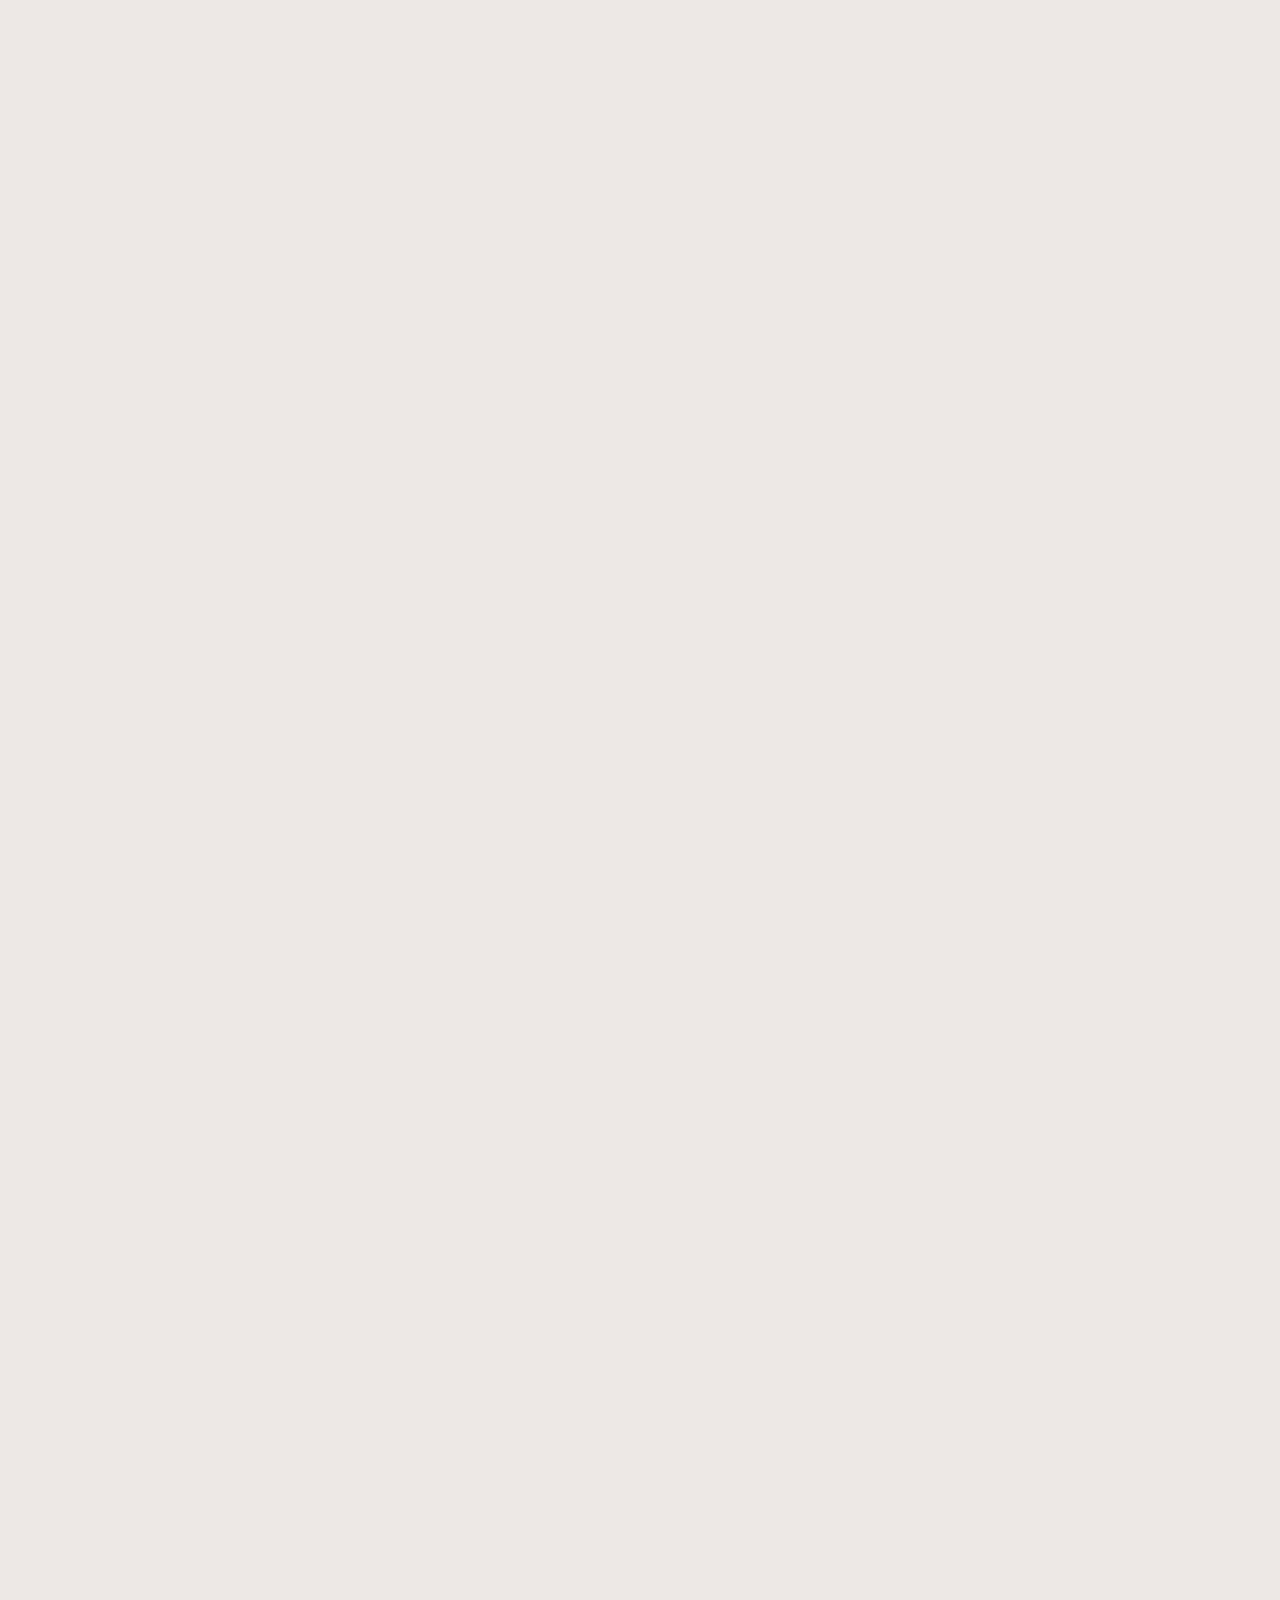
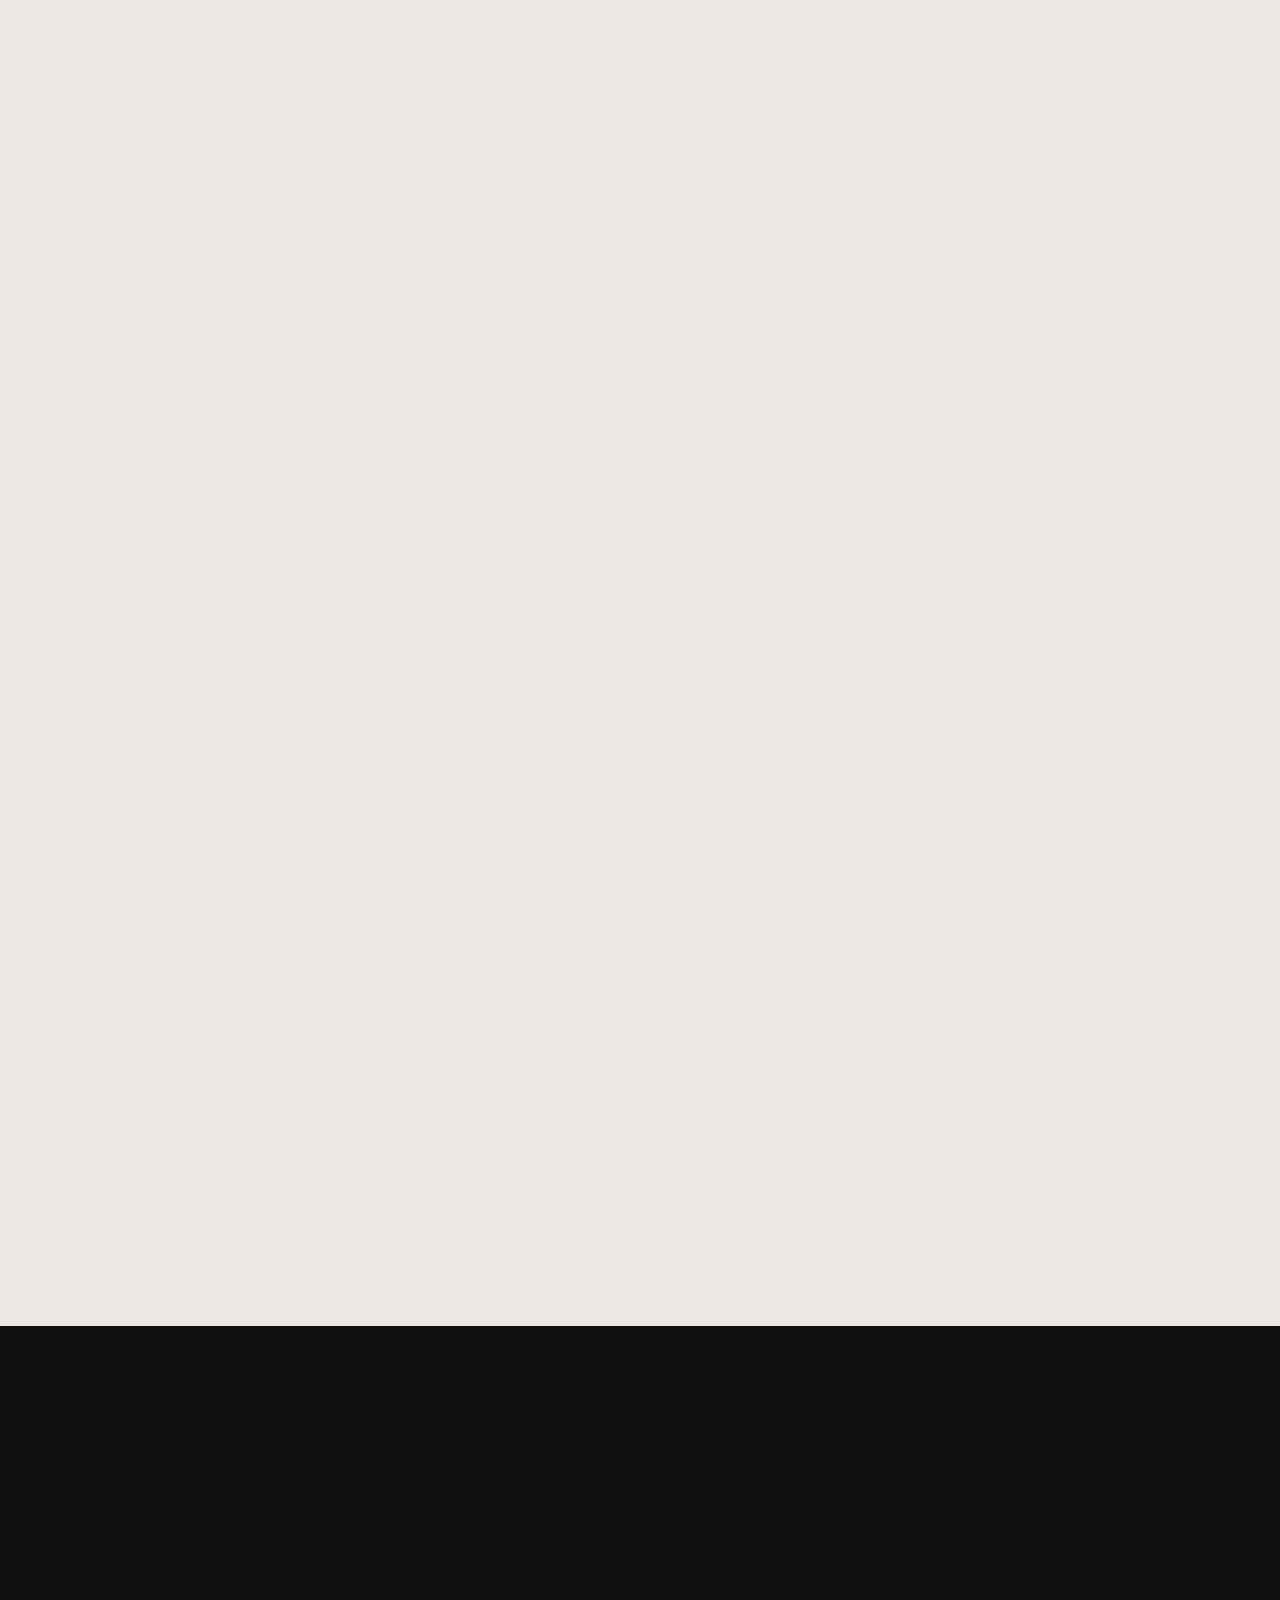
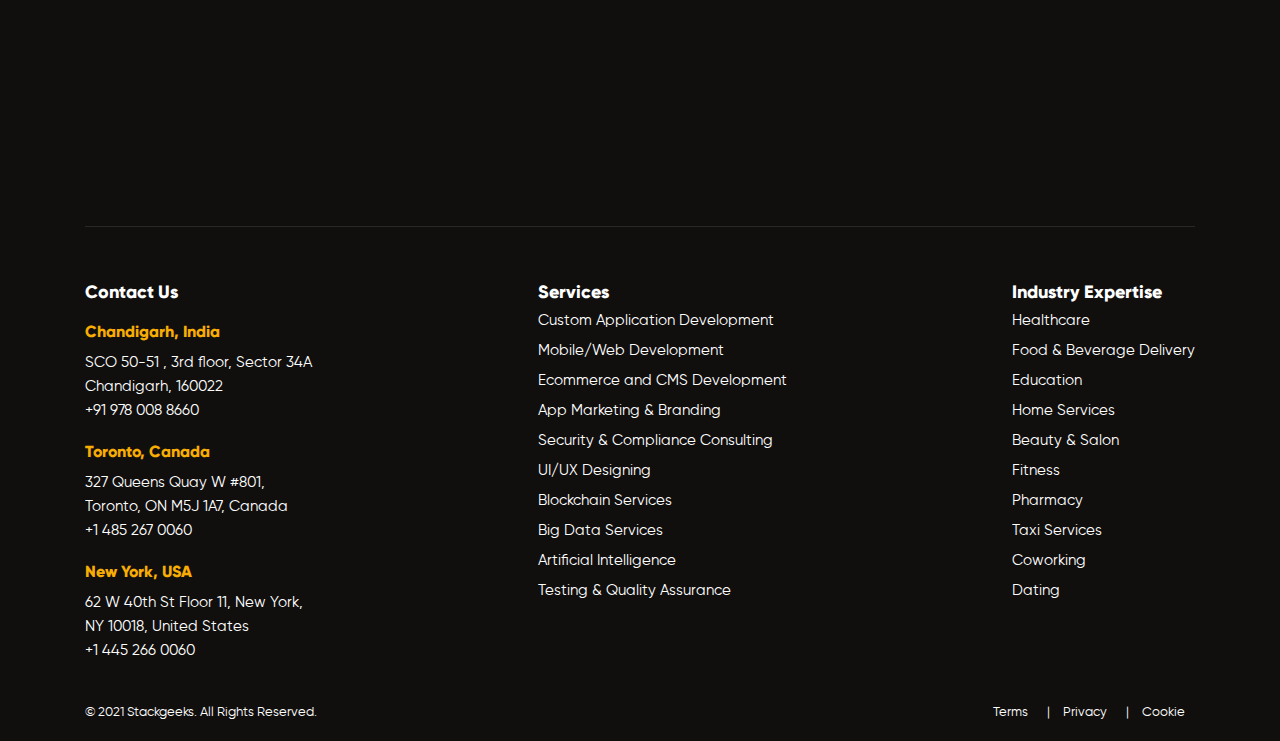
==== commit 075cc3e4: "sddu" ====
--- a/index.html
+++ b/index.html
@@ -26,7 +26,7 @@
 </head>
 
 <body>
-  <div class="cdkjs"> 
+  <div class="cdkjs">
     <div class="top_section">
       <div class="container">
         <div class="inner-section ">
@@ -48,26 +48,25 @@
     <header>
       <nav class="nav">
         <ul class="nav-list ergre d-lg-none ">
+          <div class="logo">
+            <img src="./assets/img/header_logo.png" alt="">
+          </div>
+          <li class="nav-logo">
+            <button class="btn main-btn mt-4">Get in touch</button>
+            <button class="btn dfgf" id="nav-toggle" onclick="toggle()">
+              <i class="fa fa-bars"></i></button>
+          </li>
+        </ul>
+        <ul class="nav-list " id="fdsd">
+          <li class="nav-logo d-lg-block d-none">
             <div class="logo">
               <img src="./assets/img/header_logo.png" alt="">
             </div>
-             <li class="nav-logo">
-              <button class="btn main-btn mt-4">Get in touch</button>
-              <button class="btn dfgf" id="nav-toggle" onclick="toggle()">
-                <i class="fa fa-bars"></i></button>
-             </li>
-        </ul>
-        <ul class="nav-list " id="fdsd">
-          <li class="nav-logo d-md-block d-none">
-            <div class="logo">
-              <img src="./assets/img/header_logo.png" alt="">
-            </div>
           </li>
           <li class="nav-link"><a href="#">Who we are <img src="./assets/img/ic_dropdown.png" alt=""></a>
             <ul class="nav-drop">
-              <li><a href="#">Our Team</a></li>
-              <li><a href="#">Our Process</a></li>
-              <li><a href="#">History</a></li>
+              <li><a href="#">About </a></li>
+              <li><a href="#">Work</a></li>
             </ul>
           </li>
           <li class="nav-link"><a href="#">Services <img src="./assets/img/ic_dropdown.png" alt=""></a>
@@ -98,7 +97,7 @@
           </li>
           <li class="nav-link"><a href="#">Resources</a></li>
           <li class="nav-item"><a href="#"><button class="btn main-btn">Get in touch</button></a></li>
-  
+
         </ul>
       </nav>
     </header>
@@ -108,22 +107,24 @@
   <section class="first-section">
     <div class="container">
       <div class="row">
-        <div class="col-md-12">
+        <div class="col-lg-12">
           <!-- <h2 class="main-title">
            <span data-aos="fade-up" data-aos-duration="3000">
             Trusted By more 
            </span> <br class="d-lg-none d-block" /> <span data-aos="fade-up" data-aos-duration="3000">than</span> <span class="underline"data-aos="fade-up" data-aos-duration="3000"> 250 Global</span><br class="d-lg-none d-block" /> <span data-aos="fade-up" data-aos-duration="3000">Enterprises</span>
           </h2> -->
 
-          <h2 class="main-title" data-aos="fade-up" data-aos-duration="900">
+          <h2 class="main-title sdfgsd" data-aos="fade-up" data-aos-duration="900">
             We have Impacted a Million Lives through <span class="underline">100+ Apps</span>
           </h2>
 
         </div>
-        <div class="col-md-10">
-          <div >
-            <p class="main-para" data-aos="fade-up"  data-aos-duration="1000">
-              Dream, architect, design and develop. But more than that, we are a team of passionate people driven by one relentless pursuit- to craft innovative solutions and deliver unparalleled results through our more than 100+ Solutions impacting Millions of Lives. 
+        <div class="col-lg-10">
+          <div>
+            <p class="main-para  wfwewf" data-aos="fade-up" data-aos-duration="500">
+              Dream, architect, design and develop. But more than that, we are a team of passionate people driven by one
+              relentless pursuit- to craft innovative solutions and deliver unparalleled results through our more than
+              100+ Solutions impacting Millions of Lives.
             </p>
           </div>
         </div>
@@ -135,31 +136,38 @@
 
   <section class="secend-section">
     <div class="container">
-      <div class="secton-parant" data-aos="fade-up"  data-aos-duration="1000">
+      <div class="secton-parant" data-aos="fade-up" data-aos-duration="500">
         <img src="./assets/img/banner_image.png" alt="">
         <div class="row">
-          <div class="col-md-6 ">
+          <div class="col-lg-6 ">
             <div class="background grwe">
-              <div class="first-card " data-aos="fade-up"  data-aos-duration="1000">
+              <div class="first-card " data-aos="fade-up" data-aos-duration="500">
                 <p class="main-para next-para"> A PEOPLE-FIRST APPROACH</p>
-                <p class="main-para font-para"> We Are A Leading Mobile App Design Company, Spreading Awesomeness.</p>
-              </div>
-            </div>
-
-          </div>
-          <div class="col-md-6">
+                <p class="main-para font-para">Stratagise. <br>
+                  Design.<br>
+                  Implement.</p>
+              </div>
+            </div>
+
+          </div>
+          <div class="col-lg-6">
             <div class="pl-lg-3">
-              <p class="main-para err" style="font-size: 18px; line-height: 28px;" data-aos="fade-up"  data-aos-duration="1500">
-                User experience is the value that the end-user gets while using your product. It all depends on
-                enhancing customer satisfaction by improving the usability, accessibility, and pleasure when a user
-                interacts with your product.
+              <p class="main-para err" style="font-size: 18px; line-height: 28px;" data-aos="fade-up"
+                data-aos-duration="500">
+                Our human-centered design approach lets us empathize
+                We provide full specifications for the digital experiences we
+                design. We call it a UX Architectural Guide. This gives our
+                clients a clear picture of the user experience and
+                interaction model and ensures a smooth development
+                process.
               </p>
-              <p class="main-para err py-3" style="font-size: 18px; line-height: 28px;" data-aos="fade-up"  data-aos-duration="1500">
+              <p class="main-para err py-3" style="font-size: 18px; line-height: 28px;" data-aos="fade-up"
+                data-aos-duration="500">
                 A well-designed user interface not only presents your product effectively but boosts the customers’
                 confidence in your brand. Customers come to you whenever they require related products or services. It
                 builds customer satisfaction and trust in return.
               </p>
-              <button class="btn main-btn mt-4" data-aos="fade-up"  data-aos-duration="1500">Read More</button>
+              <button class="btn main-btn mt-4" data-aos="fade-up" data-aos-duration="500">Read More</button>
             </div>
           </div>
         </div>
@@ -171,32 +179,40 @@
   <section class="thared-section ">
     <div class="container">
       <div class="text-center">
-        <div class="ksvj" data-aos="fade-up"  data-aos-duration="1500">
+        <div class="ksvj" data-aos="fade-up" data-aos-duration="500">
           <h2 class="main-title">
-            We Deliver Digital <br class="d-md-block d-none" /> Experiences by <br class="d-md-block d-none" /> Design.
+            We Deliver Digital <br class="d-lg-block d-none" /> Experiences by <br class="d-lg-block d-none" /> Design.
           </h2>
         </div>
       </div>
-      <div class="row mt-lg-5 mt-4" data-aos="fade-up"  data-aos-duration="1500">
-        <div class="col-md-6 ">
-          <div class="background fleek">
-             <img src="./assets/img/ic_fleek.png"  class="d-md-none d-block sdfsd"  alt="" data-aos="fade-up"  data-aos-duration="1500">
-          </div>
-        </div>
-        <div class="col-md-6 mt-lg-0 mt-4" data-aos="fade-up"  data-aos-duration="1000">
-          <div class="pl-lg-3 ">
+      <div class="row mt-lg-5 mt-4" data-aos="fade-up" data-aos-duration="500">
+        <div class="col-lg-6 ">
+          <div class="fleek">
+            <img src="./assets/img/ic_fleek.png" class=" sdfsd" alt="" data-aos="fade-up" data-aos-duration="500">
+          </div>
+        </div>
+        <div class="col-lg-6 mt-lg-0 mt-4" data-aos="fade-up" data-aos-duration="500">
+          <div class="pl-lg-3 aligin-center">
             <p class="main-para next-para xcfd"> <img src="./assets/img/fleek_logo.png" alt=""> Fleek</p>
-            <p class="main-para" style="font-size: 18px; line-height: 28px;"data-aos="fade-up"  data-aos-duration="1500">
-              User experience is the value that the end-user gets while using your product. It all depends on enhancing
-              customer satisfaction by improving the usability, accessibility, and pleasure when a user interacts with
-              your product.
+            <p class="main-para" style="font-size: 18px; line-height: 28px;" data-aos="fade-up" data-aos-duration="500">
+              Fleek is an AI enabled Subscriptions Manager. Track,
+              Manage, Cancel your subscriptions or Split Payments
+              with Fleek. Here’s More:
             </p>
-            <p class="main-para py-3" style="font-size: 18px; line-height: 28px;" data-aos="fade-up"  data-aos-duration="1500">
-              A well-designed user interface not only presents your product effectively but boosts the customers’
-              confidence in your brand. Customers come to you whenever they require related products or services. It
-              builds customer satisfaction and trust in return.
-            </p>
-            <button class="btn main-btn mt-4" data-aos="fade-up"  data-aos-duration="1500">Read the Success Story</button>
+            <ul class="uldj">
+              <li data-aos="fade-up" data-aos-duration="500">
+                <p class="main-para">Earn Rewards when you Renew, Take Subscriptions.</p>
+              </li>
+              <li data-aos="fade-up" data-aos-duration="500">
+                <p class="main-para">Share Your Subscriptions with Friends.</p>
+              </li>
+              <li data-aos="fade-up" data-aos-duration="500">
+                <p class="main-para">Get Discounts on Subscriptions.</p>
+              </li>
+            </ul>
+            <p class="main-para  titke" data-aos="fade-up" data-aos-duration="500"> 100K+ Downloads on Playstore </p>
+            <button class="btn main-btn mt-4 dfs" data-aos="fade-up" data-aos-duration="500">Read the Success
+              Story</button>
           </div>
         </div>
       </div>
@@ -204,25 +220,37 @@
   </section>
 
   <!-- section-3 end  -->
-  <section class="thared-section" data-aos="fade-up"  data-aos-duration="1500">
+  <section class="thared-section" data-aos="fade-up" data-aos-duration="500">
     <div class="container">
       <div class="background profit">
         <div class="row">
-          <div class="d-md-none col-12 " data-aos="fade-up"  data-aos-duration="1500">
-                <img  class="d-md-none d-block sdfsd" src="./assets/img/perifit_banner.png" alt="">
-          </div>
-          <div class="col-md-6">
+          <div class="d-lg-none col-12 " data-aos="fade-up" data-aos-duration="500">
+            <img class="d-lg-none d-block sdfsd" src="./assets/img/perifit_banner.png" alt="">
+          </div>
+          <div class="col-lg-6">
             <div class="pink-box">
               <div class="justify-content">
-                <p class="main-para next-para xcfd " data-aos="fade-up"  data-aos-duration="1500"> Perifit</p>
-                <img data-aos="fade-up"  data-aos-duration="1500" src="./assets/img/ic_perifit.png" alt="">
-              </div>
-              <p class="main-para " data-aos="fade-up"  data-aos-duration="1500" style="font-size: 18px; line-height: 28px;">Perifit is a revolutionary solution for
-                a perfect Kegel workout. Part app, part exerciser, Perifit gives your kegel exercises a modern upgrade
-                using exciting gamified technology. Developed with top pelvic floor experts for people at every stage of
-                life, fun video games work together with six unique kegel exercise programs to help you achieve your
-                goals. Visualize your contractions in action, challenge yourself to level up, and stay motivated.</p>
-              <button data-aos="fade-up"  data-aos-duration="1500" class="btn main-btn mt-lg-4 mt-3">Read the Success Story</button>
+                <p class="main-para next-para xcfd " data-aos="fade-up" data-aos-duration="500"> Perifit</p>
+                <img data-aos="fade-up" data-aos-duration="500" src="./assets/img/ic_perifit.png" alt="">
+              </div>
+              <p class="main-para " data-aos="fade-up" data-aos-duration="500"
+                style="font-size: 18px; line-height: 28px;">Perifit is a revolutionary solution for
+                Perifit is the ultimate Kegel exercise solution, designed to guide you and support you with your Kegel
+                exercises, by making them accessible, fun and safe. Here’s More:
+              </p>
+              <ul class="uldj">
+                <li data-aos="fade-up" data-aos-duration="500">
+                  <p class="main-para">It helps you find Faulty Contractions of Muscles.</p>
+                </li>
+                <li data-aos="fade-up" data-aos-duration="500">
+                  <p class="main-para">Control Video Games on Pelvic Floor Muscles.</p>
+                </li>
+                <li data-aos="fade-up" data-aos-duration="500">
+                  <p class="main-para">Track Performance through frequency, release,<br> accuracy and strength. </p>
+                </li>
+              </ul>
+              <button data-aos="fade-up" data-aos-duration="500" class="btn main-btn mt-lg-4 mt-3">Read the Success
+                Story</button>
             </div>
           </div>
         </div>
@@ -231,28 +259,41 @@
   </section>
 
   <!-- fourth end  -->
-  <section class="thared-section" data-aos="fade-up"  data-aos-duration="1500">
-    <div class="container">
-      <div class="background Societi" data-aos="fade-up"  data-aos-duration="1500">
+  <section class="thared-section" data-aos="fade-up" data-aos-duration="500">
+    <div class="container">
+      <div class="background Societi" data-aos="fade-up" data-aos-duration="500">
         <div class="row">
-          <div class="d-md-none col-12 ">
-            <img  class="d-md-none d-block sdfsd" data-aos="fade-up"  data-aos-duration="1500" src="./assets/img/societi_banner.png" alt="">
-          </div>
-          <div class="col-md-6">
-            <div class="pink-box" data-aos="fade-up"  data-aos-duration="1500">
+          <div class="d-lg-none col-12 ">
+            <img class="d-lg-none d-block sdfsd" data-aos="fade-up" data-aos-duration="500"
+              src="./assets/img/societi_banner.png" alt="">
+          </div>
+          <div class="col-lg-6">
+            <div class="pink-box" data-aos="fade-up" data-aos-duration="500">
               <div class="justify-content">
-                <p class="main-para next-para xcfd" data-aos="fade-up"  data-aos-duration="1500"> Societi</p>
-                <img src="./assets/img/societi_logo.png" data-aos="fade-up"  data-aos-duration="1500" alt="">
-              </div>
-              <p class="main-para " style="font-size: 18px; line-height: 28px;" data-aos="fade-up"  data-aos-duration="1500">
-                Watch. Play. Win! Societi is a 24-hour trivia gaming app where you can win real cash prizes for
-                predicting the outcomes of your favorite TV shows.
+                <p class="main-para next-para xcfd" data-aos="fade-up" data-aos-duration="500"> Societi</p>
+                <img src="./assets/img/societi_logo.png" data-aos="fade-up" data-aos-duration="500" alt="">
+              </div>
+              <p class="main-para " style="font-size: 18px; line-height: 28px;" data-aos="fade-up"
+                data-aos-duration="500">
+                Societi is a 24-hour trivia gaming app where you can win real cash prizes for predicting the outcomes of
+                your favourite most popular live TV competitions and award shows. Here’s More:
               </p>
-              <p class="main-para mt-4" style="font-size: 18px; line-height: 28px;" data-aos="fade-up"  data-aos-duration="1500">
-                Watch. Play. Win! Societi is a 24-hour trivia gaming app where you can win real cash prizes for
-                predicting the outcomes of your favorite TV shows.
-              </p>
-              <button class="btn main-btn mt-lg-4 mt-3" data-aos="fade-up"  data-aos-duration="1500">Read the Success Story</button>
+              <ul class="uldj">
+                <li data-aos="fade-up" data-aos-duration="500">
+                  <p class="main-para">Win Real Cash on Right Prediction.</p>
+                </li>
+                <li data-aos="fade-up" data-aos-duration="500">
+                  <p class="main-para">Compete With your Friends.</p>
+                </li data-aos="fade-up" data-aos-duration="500">
+                <li data-aos="fade-up" data-aos-duration="500">
+                  <p class="main-para">Earn Rewards by Sharing App. </p>
+                </li>
+                <li data-aos="fade-up" data-aos-duration="500">
+                  <p class="main-para">Notifications when the Show is open for Voting. </p>
+                </li>
+              </ul>
+              <button class="btn main-btn mt-lg-4 mt-3" data-aos="fade-up" data-aos-duration="500">Read the Success
+                Story</button>
             </div>
           </div>
         </div>
@@ -261,31 +302,33 @@
   </section>
 
   <!-- fifth section -->
-  <section class="thared-section" data-aos="fade-up"  data-aos-duration="1500">
+  <section class="thared-section" data-aos="fade-up" data-aos-duration="500">
     <div class="container">
       <div class="bottom-parant mb-4">
         <div class="row">
           <div class="col-sm-10">
-            <h2 class="main-title" data-aos="fade-up"  data-aos-duration="1500">
-              We help your business thrive with transformative software development.
+            <h2 class="main-title" data-aos="fade-up" data-aos-duration="500">
+              Realize your Growth Plan with Stackgeeks and Scale your Buisness
             </h2>
           </div>
         </div>
         <div class="botot-dnf mt-4">
-          <div class="w-md-75 w-100">
-            <p class="main-para " data-aos="fade-up"  data-aos-duration="1500" style="font-size: 18px; line-height: 28px;">
-              Technology is our craft. Having 15 years of experience and our own successful consumer products help us
-              truly understand our clients’ needs and how we can add the most value by providing expertise in the form
-              of mobile design and tech teams.
+          <div class="w-lg-75 w-100">
+            <p class="main-para " data-aos="fade-up" data-aos-duration="500"
+              style="font-size: 18px; line-height: 28px;">
+              We have been converting Dreams into Reality for 15 Years now. Our Developers, Business Specialists and
+              Analysts have always been Productive towards Clients’ Business Growth.
             </p>
-            <p class="main-para mt-4" data-aos="fade-up"  data-aos-duration="1500" style="font-size: 18px; line-height: 28px;">
-              For this very reason businesses of all shapes, sizes, and backgrounds trust us in guiding them through
-              every stage of their product development.
+            <p class="main-para mt-4" data-aos="fade-up" data-aos-duration="500"
+              style="font-size: 18px; line-height: 28px;">
+              We are always committed to provide innovative IT solutions and services that streamline business
+              processes, galvanize enterprise productivity and help clients achieve their business objectives with the
+              aim of achieving 100% customer satisfaction every time.
             </p>
           </div>
         </div>
       </div>
-      <div class="owl-carousel owl-theme" data-aos="fade-up"  data-aos-duration="1500">
+      <div class="owl-carousel owl-theme" data-aos="fade-up" data-aos-duration="500">
         <div class="item"><img src="./assets/img/logo_1.png" class="img-fluid" alt=""></div>
         <div class="item"> <img src="./assets/img/logo_2.png" class="img-fluid" alt=""></div>
         <div class="item"><img src="./assets/img/logo_3.png" class="img-fluid" alt=""></div>
@@ -298,27 +341,27 @@
   </section>
 
   <!-- fifth section end -->
-  <section class="thared-section " data-aos="fade-up"  data-aos-duration="1500">
-    <div class="container">
-      <div class="main-sjdfh" data-aos="fade-up"  data-aos-duration="1500">
+  <section class="thared-section " data-aos="fade-up" data-aos-duration="500">
+    <div class="container">
+      <div class="main-sjdfh" data-aos="fade-up" data-aos-duration="500">
         <div class="text-center">
           <p class="sdlfjk">Our key figures.</p>
         </div>
-        <div class="main-fifit" data-aos="fade-up"  data-aos-duration="1500">
+        <div class="main-fifit" data-aos="fade-up" data-aos-duration="500">
           <div class="sklfdjkh">
             <h2>5000+</h2>
             <p>Global/Satisfied Customers</p>
           </div>
-          <div class="sklfdjkh fjgkdf " data-aos="fade-up"  data-aos-duration="1500">
-            <h2>10000+</h2>
+          <div class="sklfdjkh fjgkdf " data-aos="fade-up" data-aos-duration="500">
+            <h2>5000+</h2>
             <p>Custom Apps Developed</p>
           </div>
-          <div class="sklfdjkh" data-aos="fade-up"  data-aos-duration="1500">
+          <div class="sklfdjkh" data-aos="fade-up" data-aos-duration="500">
             <h2>20+</h2>
             <p>Industries Served</p>
           </div>
         </div>
-        <div class="sdkfljk" data-aos="fade-up"  data-aos-duration="4000">
+        <div class="sdkfljk" data-aos="fade-up" data-aos-duration="4000">
           <p>Like Numbers? You will like the Pricing Plans too!</p>
         </div>
       </div>
@@ -327,11 +370,11 @@
 
   <!-- sisth section end  -->
 
-  <section class="mt-4" data-aos="fade-up"  data-aos-duration="1500">
+  <section class="mt-4" data-aos="fade-up" data-aos-duration="500">
     <div class="container">
       <div class="ksvj">
-        <h2 class="main-title" data-aos="fade-up"  data-aos-duration="1500">
-          Trusted by the World’s <br class="d-md-block d-none" /> Leading Startups and <br class="d-md-block d-none" />
+        <h2 class="main-title" data-aos="fade-up" data-aos-duration="500">
+          Trusted by the World’s <br class="d-lg-block d-none" /> Leading Startups and <br class="d-lg-block d-none" />
           Enterprises.
         </h2>
       </div>
@@ -340,20 +383,20 @@
 
 
   <!-- fifit sectio -end -->
-  <section class="tester_new text-center" data-aos="fade-up"  data-aos-duration="4500">
+  <section class="tester_new text-center" data-aos="fade-up" data-aos-duration="4500">
     <div class="container">
       <div id="carouselExampleIndicators" class="carousel slide" data-ride="carousel">
         <div class="row lsfjdk">
-          <div class="col-md-6 order1">
+          <div class="col-lg-6 order1">
             <div class="carousel-inner" role="listbox">
               <div class="carousel-item active">
                 <div class="row">
                   <div class="col-sm-12">
                     <div class="postion">
-                      <p> <img src="./assets/img/ic_quote_1.png" alt=""> <br > Stackgeeks is our Outsourcing partner.
+                      <p> <img src="./assets/img/ic_quote_1.png" alt=""> <br> Stackgeeks is our Outsourcing partner.
                         They really focus on customers and understand their business objectives.
-                        We worked with them for over 5 years and they have really done an outstanding job for us. <br >
-                         <span><img src="./assets/img/ic_quote_2.png" /> </span> 
+                        We worked with them for over 5 years and they have really done an outstanding job for us. <br>
+                        <span><img src="./assets/img/ic_quote_2.png" /> </span>
                       </p>
                       <h5>William Garrett</h5>
                       <p>Founder, Fleek</p>
@@ -369,10 +412,10 @@
                 <div class="row">
                   <div class="col-sm-12">
                     <div class="postion">
-                      <p> <img src="./assets/img/ic_quote_1.png" alt=""> <br > Stackgeeks is our Outsourcing partner.
+                      <p> <img src="./assets/img/ic_quote_1.png" alt=""> <br> Stackgeeks is our Outsourcing partner.
                         They really focus on customers and understand their business objectives.
-                        We worked with them for over 5 years and they have really done an outstanding job for us. <br >
-                        <span><img src="./assets/img/ic_quote_2.png" /> </span> 
+                        We worked with them for over 5 years and they have really done an outstanding job for us. <br>
+                        <span><img src="./assets/img/ic_quote_2.png" /> </span>
                       </p>
                       <h5>William Garrett</h5>
                       <p>Founder, Fleek</p>
@@ -388,10 +431,10 @@
                 <div class="row">
                   <div class="col-sm-12">
                     <div class="postion">
-                      <p> <img src="./assets/img/ic_quote_1.png" alt="">  <br >Stackgeeks is our Outsourcing partner.
+                      <p> <img src="./assets/img/ic_quote_1.png" alt=""> <br>Stackgeeks is our Outsourcing partner.
                         They really focus on customers and understand their business objectives.
-                        We worked with them for over 5 years and they have really done an outstanding job for us. <br >
-                        <span><img src="./assets/img/ic_quote_2.png" /> </span> 
+                        We worked with them for over 5 years and they have really done an outstanding job for us. <br>
+                        <span><img src="./assets/img/ic_quote_2.png" /> </span>
                       </p>
                       <h5>William Garrett</h5>
                       <p>Founder, Fleek</p>
@@ -405,7 +448,7 @@
               </div>
             </div>
           </div>
-          <div class="col-md-6 order">
+          <div class="col-lg-6 order">
             <ol class="carousel-indicators">
               <li data-target="#carouselExampleIndicators" data-slide-to="0" class="active"></li>
               <li data-target="#carouselExampleIndicators" data-slide-to="1"></li>
@@ -419,7 +462,7 @@
   </section>
 
   <!-- last-section -->
-  <section class="last-section" data-aos="fade-up"  data-aos-duration="1500">
+  <section class="last-section" data-aos="fade-up" data-aos-duration="500">
     <div class="container">
       <div class="text-center">
         <h2 class="bottom-title">Client Case Study</h2>
@@ -427,7 +470,7 @@
       <!-- Topic Cards -->
       <div id="cards_landscape_wrap-2">
         <div class="row">
-          <div class="col-xs-12 col-sm-6 col-md-4 mb-3" data-aos="fade-up"  data-aos-duration="1500">
+          <div class="col-xs-12 col-sm-6 col-lg-4 mb-3" data-aos="fade-up" data-aos-duration="500">
             <div class="card-flyer">
               <div class="text-box">
                 <div class="image-box">
@@ -447,7 +490,7 @@
               </div>
             </div>
           </div>
-          <div class="col-xs-12 col-sm-6 col-md-4 mb-3" data-aos="fade-up"  data-aos-duration="1500">
+          <div class="col-xs-12 col-sm-6 col-lg-4 mb-3" data-aos="fade-up" data-aos-duration="500">
             <div class="card-flyer">
               <div class="text-box">
                 <div class="image-box">
@@ -468,7 +511,7 @@
               </div>
             </div>
           </div>
-          <div class="col-xs-12 col-sm-6 col-md-4 mb-3" data-aos="fade-up"  data-aos-duration="1500">
+          <div class="col-xs-12 col-sm-6 col-lg-4 mb-3" data-aos="fade-up" data-aos-duration="500">
             <div class="card-flyer">
               <div class="text-box">
                 <div class="image-box">
@@ -497,8 +540,8 @@
   <!-- section -->
   <section class="lastdlsj">
     <div class="container">
-      <div class="text-center dfd" data-aos="fade-up"  data-aos-duration="4500">
-        <h2>Got a Software or App Development Project in Mind?<br >
+      <div class="text-center dfd" data-aos="fade-up" data-aos-duration="4500">
+        <h2>Got a Software or App Development Project in Mind?<br>
           Get Started Now.</h2>
         <a href="#"><button class="btn main-btn">Contact Us</button></a>
       </div>
@@ -511,17 +554,14 @@
           <ul class="box">
             <li class="link_name">Contact Us</li>
             <li><a href="#"><span>Chandigarh, India</span></a></li>
-            <li><a href="#">SCO 50-51 , 3rd floor, Sector 34A <br  /> Chandigarh, 160022<br
-                   />
+            <li><a href="#">SCO 50-51 , 3rd floor, Sector 34A <br /> Chandigarh, 160022<br />
                 +91 978 008 8660</a></li>
             <li><a href="#"><span>Toronto, Canada</span></a></li>
-            <li><a href="#">327 Queens Quay W #801, <br  />Toronto, ON M5J 1A7, Canada<br
-                   />
-                  +1 485 267 0060</a></li>
+            <li><a href="#">327 Queens Quay W #801, <br />Toronto, ON M5J 1A7, Canada<br />
+                +1 485 267 0060</a></li>
             <li><a href="#"><span>New York, USA</span></a></li>
-            <li><a href="#">62 W 40th St Floor 11, New York, <br  />NY 10018, United States<br
-                   />
-                  +1 445 266 0060</a></li>
+            <li><a href="#">62 W 40th St Floor 11, New York, <br />NY 10018, United States<br />
+                +1 445 266 0060</a></li>
           </ul>
           <ul class="box">
             <li class="link_name">Services</li>
@@ -535,7 +575,7 @@
             <li><a href="#">Big Data Services</a></li>
             <li><a href="#">Artificial Intelligence</a></li>
             <li><a href="#">Testing & Quality Assurance </a></li>
-            
+
           </ul>
           <ul class="box">
             <li class="link_name">Industry Expertise</li>
@@ -543,7 +583,7 @@
             <li><a href="#">Food & Beverage Delivery </a></li>
             <li><a href="#">Education</a></li>
             <li><a href="#">Home Services </a></li>
-            <li><a href="#">Beauty & Salon  </a></li>
+            <li><a href="#">Beauty & Salon </a></li>
             <li><a href="#">Fitness</a></li>
             <li><a href="#">Pharmacy</a></li>
             <li><a href="#">Taxi Services</a></li>
@@ -551,37 +591,38 @@
             <li><a href="#">Dating</a></li>
 
           </ul>
-        
+
         </div>
       </div>
     </div>
   </footer>
   <section class="bottom-section">
-      <div class="container">
-        <div class="bottom-details">
-          <div class="bottom_text">
-            <span class="copyright_text"><a href="#">© 2021 Stackgeeks. All Rights Reserved.</a></span>
-            <span class="policy_terms">
-              <a href="#">Terms <span class="pl-3">|</span></a>
-              <a href="#">Privacy   <span class="pl-3">|</span></a>
-              <a href="#">Cookie </a>
-            </span>
-          </div>
-        </div>
-      </div>
-  </section>
- <div style="margin: 0 auto ;">
-  <section class="info-section" id="croses">
-    <div class="containe">
-          <div class="text-center">
-                <ul class="mb-0">
-                  <li class="link_name">Schedule a 30 minutes free consulation. <img src="./assets/img/hitesh_photo.png" alt=""></li>
-                  <img src="./assets/img/call_close.png"  onclick="onClose()" class="crose" alt="">
-                </ul>
-          </div>
-    </div>
-</section>
- </div>
+    <div class="container">
+      <div class="bottom-details">
+        <div class="bottom_text">
+          <span class="copyright_text"><a href="#">© 2021 Stackgeeks. All Rights Reserved.</a></span>
+          <span class="policy_terms">
+            <a href="#">Terms <span class="pl-3">|</span></a>
+            <a href="#">Privacy <span class="pl-3">|</span></a>
+            <a href="#">Cookie </a>
+          </span>
+        </div>
+      </div>
+    </div>
+  </section>
+  <div style="margin: 0 auto ;">
+    <section class="info-section" id="croses">
+      <div class="containe">
+        <div class="text-center">
+          <ul class="mb-0">
+            <li class="link_name">Schedule a 30 minutes free consulation. <img src="./assets/img/hitesh_photo.png"
+                alt=""></li>
+            <img src="./assets/img/call_close.png" onclick="onClose()" class="crose" alt="">
+          </ul>
+        </div>
+      </div>
+    </section>
+  </div>
 
   <script src="assets/js/jquery.js"></script>
   <script src="assets/js/bootstrap.bundle.min.js"></script>
@@ -596,42 +637,42 @@
     margin: 10,
     nav: false,
     autoplay: true,
-    autoplayTimeout: 1000,
+    autoplayTimeout: 500,
     responsive: {
       0: {
         items: 3
       },
       600: {
-        items: 4
+        items: 6
       },
-      1000: {
+      500: {
         items: 6
       }
     }
   })
 
-  function onClose(){
-     document.getElementById('croses').style.display = "none";
+  function onClose() {
+    document.getElementById('croses').style.display = "none";
   }
 
   let first = false;
 
-  function toggle(){
-     if(!first){
+  function toggle() {
+    if (!first) {
       first = true;
-        document.getElementById('fdsd').style.display = "block";
-     }else{
+      document.getElementById('fdsd').style.display = "block";
+    } else {
       first = false;
       document.getElementById('fdsd').style.display = "none";
-     }
+    }
   }
 
   AOS.init({
-  offset: 100,
-  duration: 1000,
-  easing: 'liner',
-});
-  
+    offset: 100,
+    duration: 500,
+    easing: 'liner',
+  });
+
 </script>
 
 </html>--- a/assets/css/style.css
+++ b/assets/css/style.css
@@ -119,10 +119,10 @@
   position: absolute;
   z-index: 111;
   top: 4rem;
-  box-shadow: 0 4px 16px #e1e5ee;
-  background-color: white;
+  box-shadow: 0 4px 16px #000;
+  background-color: #000;
   border-radius: 4px;
-  border: 1px solid #e1e5ee;
+  border: 1px solid #000;
   width: 12rem;
   padding: 0.5rem;
   margin-left: -1rem;
@@ -135,6 +135,7 @@
 }
 nav .nav-list .nav-link .nav-drop li {
   padding: 0.5rem 1rem;
+  color: #fff;
   border-radius: 4px;
   cursor: pointer;
   transition: background 0.1s;
@@ -188,7 +189,7 @@
   left: 8px;
 }
 
-button.btn.main-btn {
+.btn.main-btn {
   color: #FFFFFF;
   font-family: Gilroy-Bold;
   font-size: 14px;
@@ -197,6 +198,7 @@
   line-height: 14px;
   text-align: center;
   /* background: blue; */
+ 
   border-radius: 8px;
   background-color: #285AF9;
   padding: 15px 24px;
@@ -241,6 +243,11 @@
   padding-left: 21%;
   align-items: end;
   justify-content: right;
+}
+
+img.d-lg-none.d-block.sdfsd {
+  width: 100%;
+  object-fit: cover;
 }
 
 .main-para {
@@ -251,7 +258,9 @@
   letter-spacing: 0;
   line-height: 34px;
 }
-
+.dfs{
+  width: 33%;
+}
 /* secend section */
 .secend-section{
   padding-bottom: 72px;
@@ -317,11 +326,11 @@
   height: 4px;
   width: 72px;
 }
-.background.fleek{
+/* .background.fleek{
   background-image: url(../img/ic_fleek.png);
   background-size: cover;
   background-position: top;
-}
+} */
 .thared-section{
   margin-bottom: 80px;
 }
@@ -629,8 +638,28 @@
   margin-bottom: 32px;
   text-align: center;
 }
-
-
+.uldj  {
+  list-style: disc;
+  padding: 16px 0 0 17px;
+}
+.uldj li{
+   margin-bottom: 10px;
+}
+.titke{
+  font-family: Gilroy-Bold;
+  font-size: 18px;
+  margin-top: 0px;
+  letter-spacing: 0;
+  margin-bottom: 0px;
+  padding-bottom: 0px;
+  line-height: 34px;
+  position: relative;
+
+}
+
+.uldj .main-para{
+   font-size: 18px;
+}
 
 footer .content .top{
   display: flex;
@@ -888,4 +917,22 @@
 }
 i.fa.fa-bars {
   color: #fff;
+}
+
+ul.nav-drop a {
+  color: #fff;
+  font-weight: 400;
+}
+
+.sdfsd{
+  width: 100%;
+  object-fit: cover;
+}
+
+.aligin-center{
+  height: 100%;
+    /* align-items: center; */
+    display: flex;
+    flex-direction: column;
+    justify-content: center;
 }--- a/assets/css/responsive.css
+++ b/assets/css/responsive.css
@@ -5,7 +5,21 @@
   section.last-section {
   width: 100%;
   }
-
+  .sdfgsd{
+    width: 1199px;
+  }
+  .dfs {
+    width: 25%;
+  }
+   .wfwewf {
+    width: 991px;
+  }
+  .text-center.dfd {
+    margin-top: 10%;
+   }
+   section.lastdlsj {
+    margin-top: -11%;
+   }
 }
 @media screen and (max-width: 1749px) and (min-width:1600px){
   .container {
@@ -26,6 +40,7 @@
    section.last-section {
     width: 100%;
     }
+  
 
 }
 @media screen and (max-width: 1200px) {
@@ -56,7 +71,7 @@
     letter-spacing: 0;
     line-height: 26px;
   }
-  button.btn.main-btn {
+  .btn.main-btn {
     color: #FFFFFF;
     font-family: Gilroy-Bold;
     font-size: 9px;
@@ -69,7 +84,7 @@
     background-color: #285AF9;
     padding: 9px 16px;
   }
-  button.btn.main-btn.mt-4 {
+  .btn.main-btn.mt-4 {
     margin-top: 0 !important; 
  } 
   /* .first-card {
@@ -131,6 +146,7 @@
   width: 100%;
 }
 
+
  
 }
 
@@ -156,7 +172,7 @@
 ul.nav-list.ergre li.nav-logo {
   margin: 6px 74px 0 0;
 }
-button#nav-toggle {
+#nav-toggle {
   position: absolute;
   right: 11px;
   top: 8px;
@@ -184,7 +200,7 @@
 p.main-para.next-para {
   font-size: 16px;
 }
-button.btn.main-btn.mt-4 {
+.btn.main-btn.mt-4 {
   margin-top: 0 !important;
   font-size: 14px;
 }
@@ -218,6 +234,14 @@
    display: block !important;
 }
 
+.background.fleek{
+  background: unset;
+}
+img.d-lg-none.d-block.sdfsd.aos-init.aos-animate {
+  width: 100%;
+}
+
+
 }
 
 
@@ -288,7 +312,7 @@
     .bottom-details .bottom_text a{
       font-size: 12px;
     }
-    button#nav-toggle {
+    #nav-toggle {
       position: absolute;
       right: 11px;
       top: 8px;
@@ -316,7 +340,7 @@
     p.main-para.next-para {
       font-size: 16px;
     }
-    button.btn.main-btn.mt-4 {
+    .btn.main-btn.mt-4 {
       margin-top: 0 !important;
       font-size: 14px;
     }
@@ -442,6 +466,23 @@
     display: block;
     margin-top: 8px;
   }
+  button#nav-toggle {
+    position: absolute;
+    right: 8px;
+    top: 0;
+}
+
+.sdkfljk p {
+  margin-bottom: 0;
+  margin-top: 24px;
+  text-align: center;
+  color: #285AF9;
+  font-family: Gilroy-Bold;
+  font-size: 13px;
+  letter-spacing: 0;
+  line-height: 14px;
+  text-decoration: underline;
+}
 
   }
 
@@ -464,7 +505,7 @@
       height: 32px;
       width: 97.33px;
     }
-    button#nav-toggle {
+    #nav-toggle {
       position: absolute;
       right: 8px;
       top: 0px;
@@ -475,7 +516,7 @@
       width: 35px;
       height: 35px;
     }
-    button.btn.main-btn.mt-4 {
+    .btn.main-btn.mt-4 {
       margin-top: 0 !important;
       font-size: 10px;
     }
@@ -534,6 +575,9 @@
   margin-bottom: -2px;
   z-index: 11111;
 }
+.dfs {
+  width: 44%;
+}
   }
 
   @media (max-width: 481px){
@@ -550,6 +594,16 @@
 section.first-section {
   padding: 40% 0 24px 0;
 }
+.underline::after {
+  content: '';
+  position: absolute;
+  background: #f8ad03;
+  width: 100%;
+  height: 4px;
+  z-index: -200;
+  left: 0px;
+  bottom: 4px;
+}
 
   }
 
